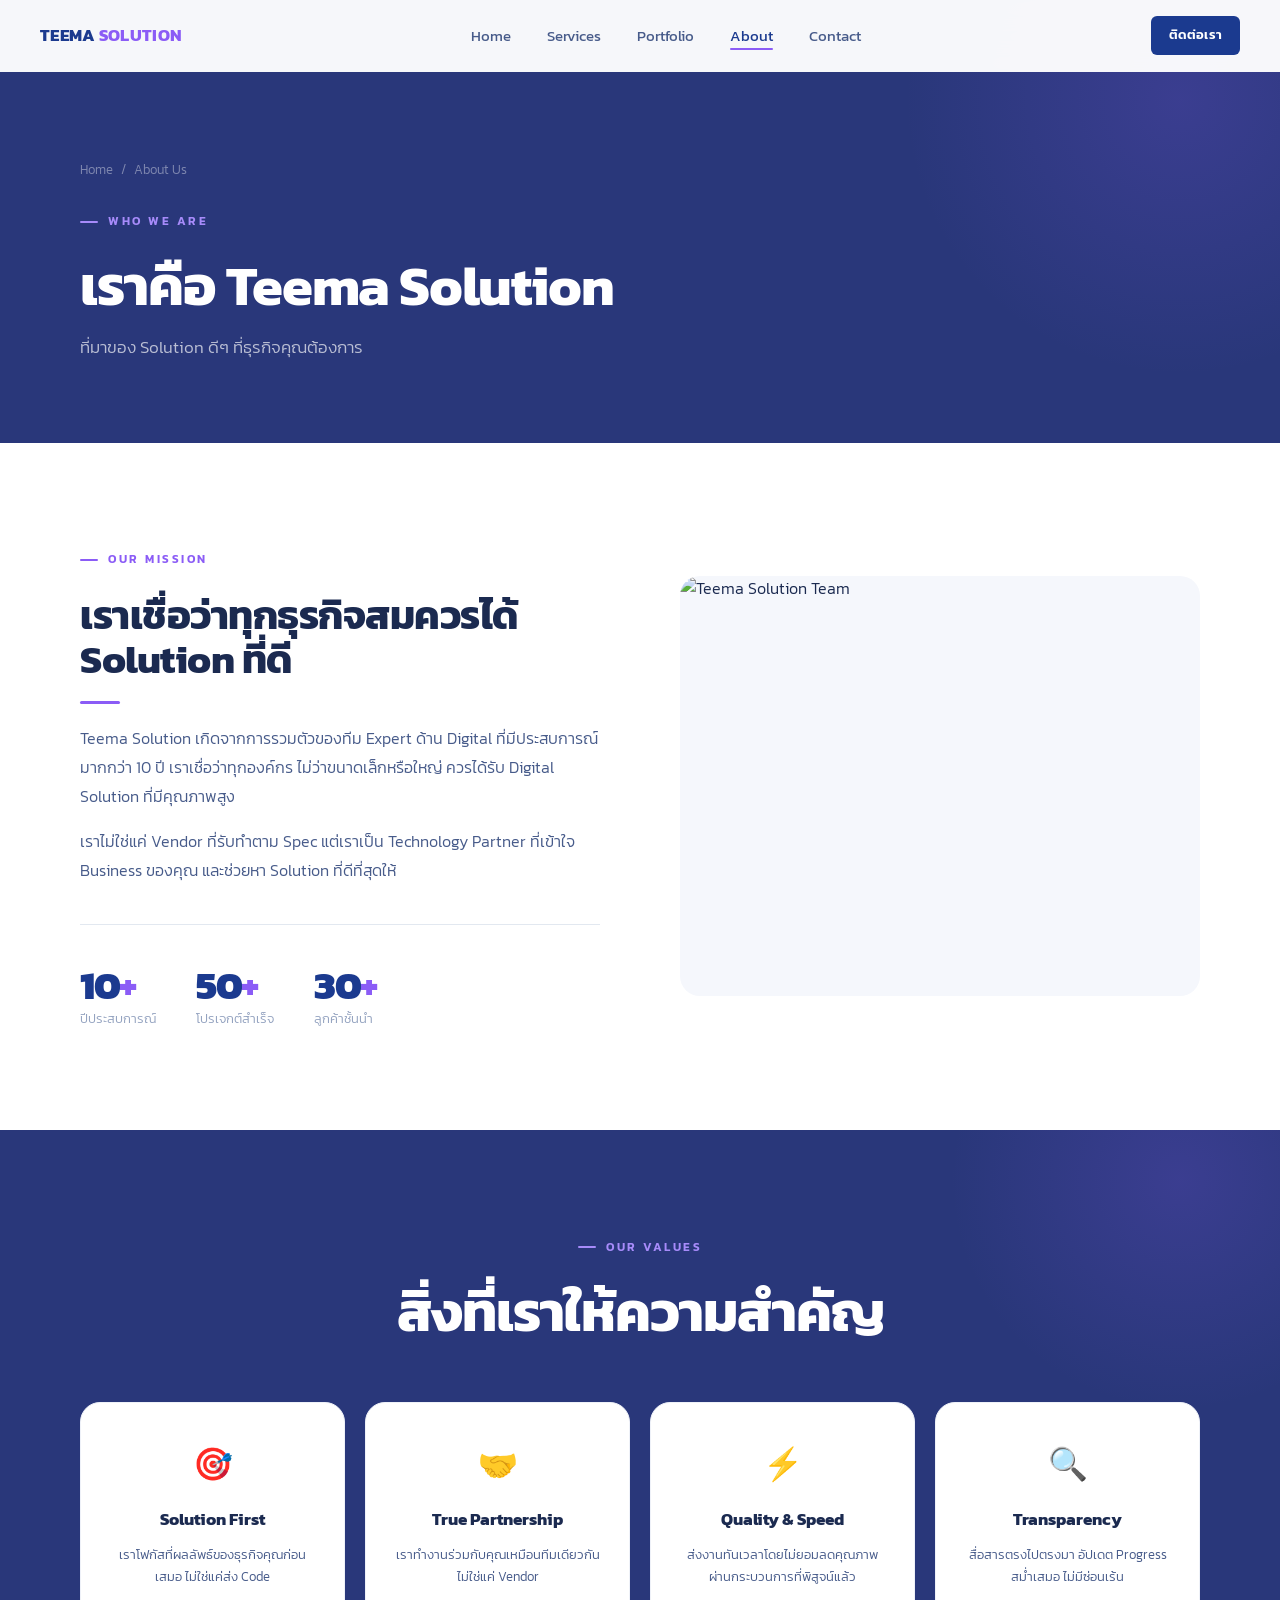
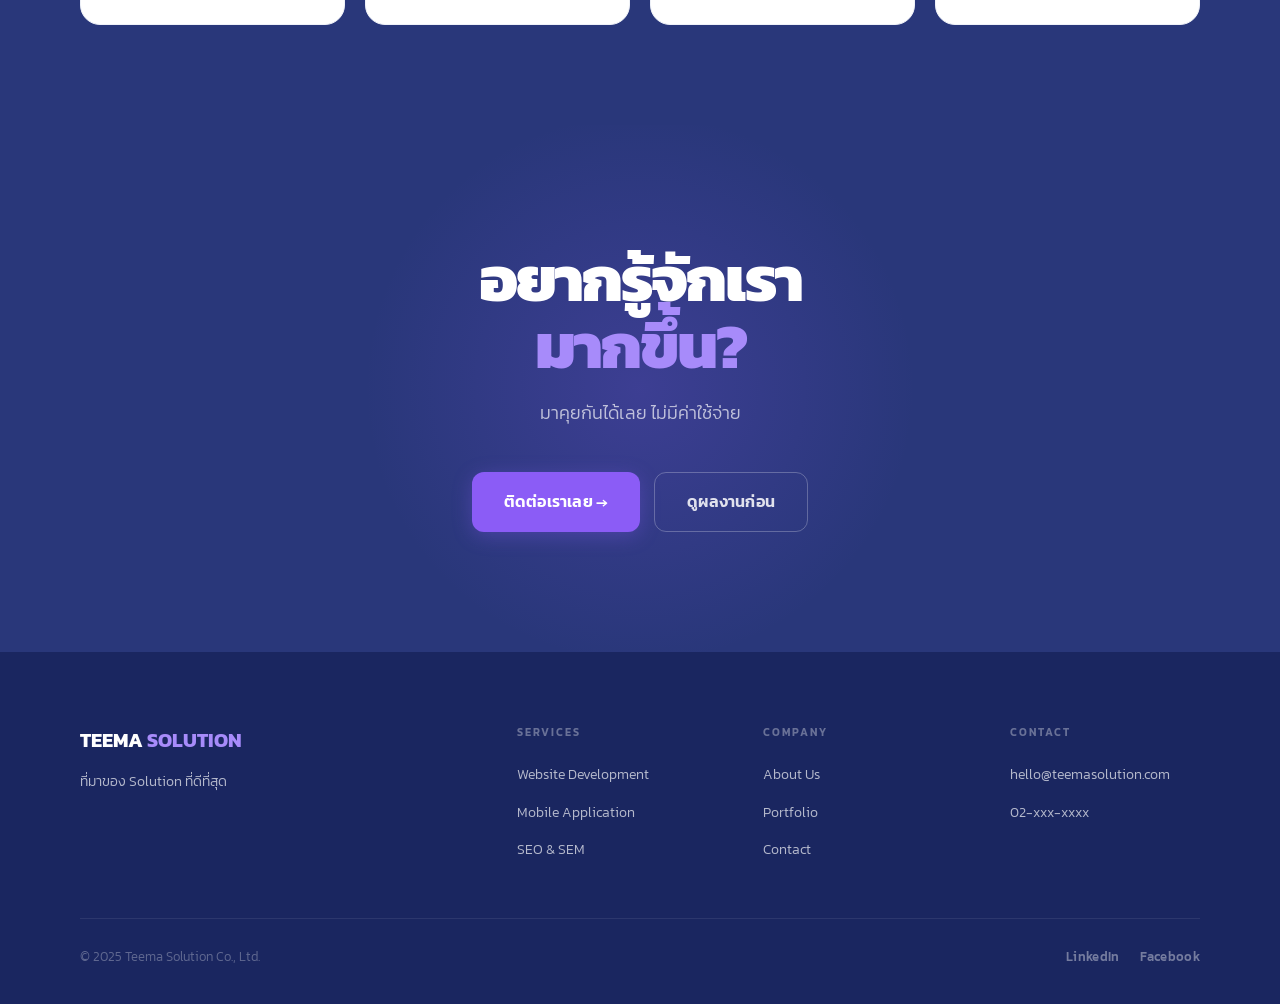
==== about.html @ 97c97727 "Add files via upload" ====
<!DOCTYPE html>
<html lang="th">
<head>
  <meta charset="UTF-8"/><meta name="viewport" content="width=device-width, initial-scale=1.0"/>
  <title>About — Teema Solution</title>
  <link rel="stylesheet" href="styles.css"/>
</head>
<body>
<nav class="nav" id="mainNav">
  <div class="nav__logo">
    <img src="assets/logo.png" alt="Teema Solution" class="nav__logo-img" onerror="this.style.display='none'"/>
    <span class="nav__logo-text">TEEMA <span>SOLUTION</span></span>
  </div>
  <ul class="nav__links">
    <li><a href="index.html">Home</a></li><li><a href="services.html">Services</a></li>
    <li><a href="portfolio.html">Portfolio</a></li><li><a href="about.html" class="active">About</a></li>
    <li><a href="contact.html">Contact</a></li>
  </ul>
  <div class="nav__cta"><a href="contact.html" class="btn btn--primary btn--sm">ติดต่อเรา</a></div>
  <div class="nav__hamburger" id="hamburger"><span></span><span></span><span></span></div>
</nav>

<section class="page-hero">
  <div class="page-hero__glow"></div>
  <div class="container page-hero__content">
    <div class="page-hero__breadcrumb"><a href="index.html">Home</a> / <span>About Us</span></div>
    <span class="section-label section-label--w">Who We Are</span>
    <h1 class="section-title section-title--w" style="margin-top:8px;">เราคือ Teema Solution</h1>
    <p class="section-sub section-sub--w">ที่มาของ Solution ดีๆ ที่ธุรกิจคุณต้องการ</p>
  </div>
</section>

<!-- Mission -->
<section style="background:var(--bg-white);padding:100px 0;">
  <div class="container">
    <div style="display:grid;grid-template-columns:1fr 1fr;gap:80px;align-items:center;">
      <div class="reveal">
        <span class="section-label">Our Mission</span>
        <h2 class="section-title section-title--sm" style="margin-top:8px;">เราเชื่อว่าทุกธุรกิจสมควรได้ Solution ที่ดี</h2>
        <div class="divider"></div>
        <p style="font-size:16px;font-weight:300;color:var(--text-body);line-height:1.8;margin-bottom:16px;">Teema Solution เกิดจากการรวมตัวของทีม Expert ด้าน Digital ที่มีประสบการณ์มากกว่า 10 ปี เราเชื่อว่าทุกองค์กร ไม่ว่าขนาดเล็กหรือใหญ่ ควรได้รับ Digital Solution ที่มีคุณภาพสูง</p>
        <p style="font-size:16px;font-weight:300;color:var(--text-body);line-height:1.8;">เราไม่ใช่แค่ Vendor ที่รับทำตาม Spec แต่เราเป็น Technology Partner ที่เข้าใจ Business ของคุณ และช่วยหา Solution ที่ดีที่สุดให้</p>
        <div style="display:flex;gap:40px;margin-top:40px;padding-top:40px;border-top:1px solid var(--border);">
          <div><div style="font-size:40px;font-weight:800;color:var(--navy);letter-spacing:-1.5px;line-height:1;">10<span style="color:var(--purple);">+</span></div><div style="font-size:13px;font-weight:300;color:var(--text-dim);margin-top:4px;">ปีประสบการณ์</div></div>
          <div><div style="font-size:40px;font-weight:800;color:var(--navy);letter-spacing:-1.5px;line-height:1;">50<span style="color:var(--purple);">+</span></div><div style="font-size:13px;font-weight:300;color:var(--text-dim);margin-top:4px;">โปรเจกต์สำเร็จ</div></div>
          <div><div style="font-size:40px;font-weight:800;color:var(--navy);letter-spacing:-1.5px;line-height:1;">30<span style="color:var(--purple);">+</span></div><div style="font-size:13px;font-weight:300;color:var(--text-dim);margin-top:4px;">ลูกค้าชั้นนำ</div></div>
        </div>
      </div>
      <div class="reveal reveal-delay-2" style="background:var(--bg-off);border-radius:var(--radius-lg);height:420px;overflow:hidden;">
        <img src="assets/about/team.jpg" alt="Teema Solution Team" style="width:100%;height:100%;object-fit:cover;"/>
      </div>
    </div>
  </div>
</section>

<!-- Values Navy -->
<section class="section-navy" style="padding:100px 0;">
  <div class="section-navy__glow"></div>
  <div class="container" style="position:relative;z-index:2;">
    <div class="text-center reveal" style="margin-bottom:56px;">
      <span class="section-label section-label--w">Our Values</span>
      <h2 class="section-title section-title--w" style="margin-top:8px;">สิ่งที่เราให้ความสำคัญ</h2>
    </div>
    <div class="values__grid">
      <div class="value-card reveal"><span class="value-card__icon">🎯</span><h3 class="value-card__title">Solution First</h3><p class="value-card__desc">เราโฟกัสที่ผลลัพธ์ของธุรกิจคุณก่อนเสมอ ไม่ใช่แค่ส่ง Code</p></div>
      <div class="value-card reveal reveal-delay-1"><span class="value-card__icon">🤝</span><h3 class="value-card__title">True Partnership</h3><p class="value-card__desc">เราทำงานร่วมกับคุณเหมือนทีมเดียวกัน ไม่ใช่แค่ Vendor</p></div>
      <div class="value-card reveal reveal-delay-2"><span class="value-card__icon">⚡</span><h3 class="value-card__title">Quality & Speed</h3><p class="value-card__desc">ส่งงานทันเวลาโดยไม่ยอมลดคุณภาพ ผ่านกระบวนการที่พิสูจน์แล้ว</p></div>
      <div class="value-card reveal reveal-delay-3"><span class="value-card__icon">🔍</span><h3 class="value-card__title">Transparency</h3><p class="value-card__desc">สื่อสารตรงไปตรงมา อัปเดต Progress สม่ำเสมอ ไม่มีซ่อนเร้น</p></div>
    </div>
  </div>
</section>

<section class="cta-banner">
  <div class="cta-banner__orb"></div>
  <div class="container" style="position:relative;z-index:2;">
    <h2 class="cta-banner__title">อยากรู้จักเรา<br/><span>มากขึ้น?</span></h2>
    <p class="cta-banner__sub">มาคุยกันได้เลย ไม่มีค่าใช้จ่าย</p>
    <div class="cta-banner__actions">
      <a href="contact.html" class="btn btn--purple btn--lg">ติดต่อเราเลย →</a>
      <a href="portfolio.html" class="btn btn--outline-w btn--lg">ดูผลงานก่อน</a>
    </div>
  </div>
</section>

<footer class="footer">
  <div class="container">
    <div class="footer__grid">
      <div><div class="footer__brand-name">TEEMA <span>SOLUTION</span></div><p class="footer__brand-desc">ที่มาของ Solution ที่ดีที่สุด</p></div>
      <div><p class="footer__col-title">Services</p><ul class="footer__links"><li><a href="services.html">Website Development</a></li><li><a href="services.html">Mobile Application</a></li><li><a href="services.html">SEO & SEM</a></li></ul></div>
      <div><p class="footer__col-title">Company</p><ul class="footer__links"><li><a href="about.html">About Us</a></li><li><a href="portfolio.html">Portfolio</a></li><li><a href="contact.html">Contact</a></li></ul></div>
      <div><p class="footer__col-title">Contact</p><ul class="footer__links"><li><a href="mailto:hello@teemasolution.com">hello@teemasolution.com</a></li><li><a href="#">02-xxx-xxxx</a></li></ul></div>
    </div>
    <div class="footer__bottom"><p class="footer__copy">© 2025 Teema Solution Co., Ltd.</p><div class="footer__socials"><a href="#" class="footer__social">LinkedIn</a><a href="#" class="footer__social">Facebook</a></div></div>
  </div>
</footer>
<script>
  const nav=document.getElementById('mainNav');
  window.addEventListener('scroll',()=>nav.classList.toggle('scrolled',window.scrollY>40));
  document.getElementById('hamburger').addEventListener('click',()=>{const l=document.querySelector('.nav__links');l.style.display=l.style.display==='flex'?'none':'flex';});
  const obs=new IntersectionObserver(e=>e.forEach(i=>{if(i.isIntersecting)i.target.classList.add('visible');}),{threshold:0.1});
  document.querySelectorAll('.reveal').forEach(el=>obs.observe(el));
</script>
</body>
</html>
---- styles.css ----
/* ============================================
   TEEMA SOLUTION — v3 Final
   CI: Navy #1B3A8F · Purple Accent #8B5CF6
   BG: White ↔ Navy #29377A sections
   Font: Kanit (Thai + Latin)
   ============================================ */

@import url('https://fonts.googleapis.com/css2?family=Kanit:wght@300;400;500;600;700;800&family=DM+Mono:wght@400;500&display=swap');

:root {
  /* Brand Colors */
  --navy:          #1B3A8F;
  --navy-dark:     #29377A;
  --navy-deeper:   #1A2660;
  --purple:        #8B5CF6;
  --purple-lt:     #A78BFA;
  --purple-dim:    #F5F3FF;
  --purple-mid:    #EDE9FE;

  /* Backgrounds */
  --bg-white:      #FFFFFF;
  --bg-off:        #F5F7FC;
  --bg-card:       #FFFFFF;

  /* Text on White */
  --text-h:        #1B2A50;
  --text-body:     #475B8A;
  --text-dim:      #94A3C0;

  /* Text on Navy */
  --text-w:        #FFFFFF;
  --text-w-body:   rgba(255,255,255,0.68);
  --text-w-dim:    rgba(255,255,255,0.38);

  /* Borders */
  --border:        #E2E8F0;
  --border-card:   #EEF1F8;

  /* Fonts */
  --font:          'Kanit', sans-serif;
  --font-mono:     'DM Mono', monospace;

  /* Misc */
  --radius-sm:     6px;
  --radius-md:     12px;
  --radius-lg:     20px;
  --radius-xl:     32px;
  --ease:          cubic-bezier(0.22, 1, 0.36, 1);
  --dur:           0.35s;
  --shadow-card:   0 2px 20px rgba(27,58,143,0.08);
  --shadow-btn:    0 4px 20px rgba(139,92,246,0.30);
}

/* ── Reset ── */
*, *::before, *::after { box-sizing: border-box; margin: 0; padding: 0; }
html { scroll-behavior: smooth; font-size: 16px; }
body {
  font-family: var(--font);
  font-weight: 300;
  background: var(--bg-white);
  color: var(--text-h);
  line-height: 1.6;
  -webkit-font-smoothing: antialiased;
  overflow-x: hidden;
}
img { max-width: 100%; display: block; }
a { text-decoration: none; color: inherit; }
ul { list-style: none; }

/* ============================================
   CONTAINER
   ============================================ */
.container {
  max-width: 1200px;
  margin: 0 auto;
  padding: 0 40px;
}

/* ============================================
   NAVIGATION
   ============================================ */
.nav {
  position: fixed;
  top: 0; left: 0; right: 0; z-index: 100;
  height: 72px;
  display: flex;
  align-items: center;
  justify-content: space-between;
  padding: 0 40px;
  background: rgba(255,255,255,0.96);
  backdrop-filter: blur(16px);
  -webkit-backdrop-filter: blur(16px);
  border-bottom: 1px solid transparent;
  transition: border-color var(--dur), box-shadow var(--dur);
}
.nav.scrolled {
  border-color: var(--border);
  box-shadow: 0 2px 24px rgba(27,58,143,0.06);
}
.nav__logo {
  display: flex;
  align-items: center;
  gap: 10px;
}
.nav__logo-img { height: 32px; width: auto; }
.nav__logo-text {
  font-size: 17px;
  font-weight: 700;
  color: var(--navy);
  letter-spacing: 0.3px;
}
.nav__logo-text span { color: var(--purple); }

.nav__links {
  display: flex;
  align-items: center;
  gap: 36px;
}
.nav__links a {
  font-size: 15px;
  font-weight: 400;
  color: var(--text-body);
  transition: color var(--dur);
  position: relative;
}
.nav__links a::after {
  content: '';
  position: absolute;
  bottom: -3px; left: 0;
  width: 0; height: 2px;
  background: var(--purple);
  border-radius: 2px;
  transition: width var(--dur) var(--ease);
}
.nav__links a:hover,
.nav__links a.active { color: var(--navy); }
.nav__links a:hover::after,
.nav__links a.active::after { width: 100%; }

.nav__cta { display: flex; gap: 10px; align-items: center; }
.nav__hamburger {
  display: none;
  flex-direction: column;
  gap: 5px;
  cursor: pointer;
  padding: 4px;
}
.nav__hamburger span {
  display: block; width: 22px; height: 2px;
  background: var(--navy); border-radius: 2px;
}

/* ============================================
   BUTTONS
   ============================================ */
.btn {
  display: inline-flex;
  align-items: center;
  gap: 8px;
  padding: 12px 24px;
  border-radius: var(--radius-sm);
  font-family: var(--font);
  font-size: 15px;
  font-weight: 600;
  cursor: pointer;
  border: none;
  transition: all var(--dur) var(--ease);
  white-space: nowrap;
  letter-spacing: 0.2px;
}
.btn--primary {
  background: var(--navy);
  color: #fff;
}
.btn--primary:hover {
  background: var(--navy-deeper);
  transform: translateY(-2px);
  box-shadow: 0 6px 20px rgba(27,58,143,0.25);
}
.btn--purple {
  background: var(--purple);
  color: #fff;
  box-shadow: var(--shadow-btn);
}
.btn--purple:hover {
  background: #7C3AED;
  transform: translateY(-2px);
  box-shadow: 0 8px 28px rgba(139,92,246,0.40);
}
.btn--outline {
  background: transparent;
  color: var(--navy);
  border: 1.5px solid var(--border);
}
.btn--outline:hover {
  border-color: var(--navy);
  background: var(--bg-off);
}
.btn--outline-w {
  background: transparent;
  color: rgba(255,255,255,0.85);
  border: 1.5px solid rgba(255,255,255,0.25);
}
.btn--outline-w:hover {
  background: rgba(255,255,255,0.1);
  border-color: rgba(255,255,255,0.5);
}
.btn--white {
  background: #fff;
  color: var(--navy);
}
.btn--white:hover {
  background: var(--bg-off);
  transform: translateY(-2px);
}
.btn--lg { padding: 16px 32px; font-size: 16px; border-radius: var(--radius-md); }
.btn--sm { padding: 9px 18px; font-size: 13px; }

/* ============================================
   SECTION BASE
   ============================================ */
section { padding: 100px 0; }

.section-label {
  display: inline-flex;
  align-items: center;
  gap: 10px;
  font-size: 12px;
  font-weight: 600;
  letter-spacing: 2.5px;
  text-transform: uppercase;
  color: var(--purple);
  margin-bottom: 16px;
}
.section-label::before {
  content: '';
  width: 18px; height: 2px;
  background: var(--purple);
  border-radius: 2px;
}
.section-label--w { color: var(--purple-lt); }
.section-label--w::before { background: var(--purple-lt); }

.section-title {
  font-size: clamp(32px, 5vw, 56px);
  font-weight: 700;
  line-height: 1.1;
  letter-spacing: -1px;
  color: var(--text-h);
}
.section-title--w { color: #fff; }
.section-title--sm {
  font-size: clamp(26px, 3.5vw, 40px);
  letter-spacing: -0.5px;
}

.section-sub {
  font-size: 17px;
  font-weight: 300;
  color: var(--text-body);
  line-height: 1.75;
  max-width: 520px;
  margin-top: 16px;
}
.section-sub--w { color: var(--text-w-body); }

.divider {
  width: 40px; height: 3px;
  background: var(--purple);
  border-radius: 2px;
  margin: 20px 0;
}

/* ============================================
   HERO — White BG, large type
   ============================================ */
.hero {
  min-height: 100vh;
  display: flex;
  align-items: center;
  background: var(--bg-white);
  padding-top: 72px;
  position: relative;
  overflow: hidden;
}

/* Subtle grid */
.hero__grid {
  position: absolute;
  inset: 0;
  background-image:
    linear-gradient(rgba(27,58,143,0.04) 1px, transparent 1px),
    linear-gradient(90deg, rgba(27,58,143,0.04) 1px, transparent 1px);
  background-size: 64px 64px;
  pointer-events: none;
}

/* Purple glow top-right */
.hero__glow {
  position: absolute;
  top: -160px; right: -160px;
  width: 600px; height: 600px;
  background: radial-gradient(circle, rgba(139,92,246,0.10) 0%, transparent 65%);
  border-radius: 50%;
  pointer-events: none;
}
.hero__glow--2 {
  top: auto; right: auto;
  bottom: -120px; left: -80px;
  width: 400px; height: 400px;
  background: radial-gradient(circle, rgba(27,58,143,0.07) 0%, transparent 65%);
}

.hero__inner {
  position: relative;
  z-index: 2;
  display: grid;
  grid-template-columns: 1fr 420px;
  gap: 60px;
  align-items: center;
  width: 100%;
  max-width: 1200px;
  margin: 0 auto;
  padding: 80px 40px;
}

.hero__tag {
  display: inline-flex;
  align-items: center;
  gap: 8px;
  font-size: 12px;
  font-weight: 600;
  letter-spacing: 2px;
  text-transform: uppercase;
  color: var(--purple);
  background: var(--purple-dim);
  padding: 6px 14px;
  border-radius: 100px;
  margin-bottom: 24px;
}
.hero__tag-dot {
  width: 6px; height: 6px;
  background: var(--purple);
  border-radius: 50%;
  animation: pulse 2s ease-in-out infinite;
}
@keyframes pulse {
  0%,100% { transform: scale(1); opacity:1; }
  50%      { transform: scale(1.4); opacity:0.6; }
}

.hero__title {
  font-size: clamp(44px, 7vw, 80px);
  font-weight: 800;
  line-height: 1.0;
  letter-spacing: -2px;
  color: var(--text-h);
  margin-bottom: 24px;
}
.hero__title span { color: var(--purple); }

.hero__desc {
  font-size: 18px;
  font-weight: 300;
  color: var(--text-body);
  line-height: 1.75;
  max-width: 460px;
  margin-bottom: 40px;
}
.hero__desc strong { font-weight: 600; color: var(--navy); }

.hero__actions { display: flex; gap: 12px; flex-wrap: wrap; }

.hero__stats {
  display: flex;
  gap: 40px;
  margin-top: 56px;
  padding-top: 40px;
  border-top: 1px solid var(--border);
}
.hero__stat-num {
  font-size: 40px;
  font-weight: 800;
  color: var(--navy);
  letter-spacing: -1.5px;
  line-height: 1;
}
.hero__stat-num span { color: var(--purple); }
.hero__stat-label {
  font-size: 13px;
  font-weight: 300;
  color: var(--text-dim);
  margin-top: 4px;
}

/* Hero Visual Card */
.hero__card {
  background: var(--bg-white);
  border: 1px solid var(--border-card);
  border-radius: var(--radius-lg);
  padding: 28px;
  box-shadow: var(--shadow-card);
  position: relative;
}
.hero__card-label {
  font-size: 11px;
  font-weight: 600;
  letter-spacing: 2px;
  text-transform: uppercase;
  color: var(--text-dim);
  margin-bottom: 16px;
}
.hero__card-list { display: flex; flex-direction: column; gap: 12px; }
.hero__card-item {
  display: flex;
  align-items: center;
  gap: 12px;
  font-size: 14px;
  font-weight: 400;
  color: var(--text-h);
}
.hero__card-dot {
  width: 8px; height: 8px;
  border-radius: 50%;
  background: var(--navy);
  flex-shrink: 0;
}
.hero__card-dot--purple { background: var(--purple); }
.hero__card-dot--green  { background: #10B981; }

/* Floating mini-cards */
.hero__float {
  position: absolute;
  background: #fff;
  border: 1px solid var(--border-card);
  border-radius: var(--radius-md);
  padding: 14px 18px;
  box-shadow: 0 8px 32px rgba(27,58,143,0.12);
}
.hero__float--1 { top: -18px; right: -18px; min-width: 160px; }
.hero__float--2 { bottom: -18px; left: -18px; min-width: 180px; }
.hero__float-num {
  font-size: 24px;
  font-weight: 800;
  color: var(--purple);
  letter-spacing: -0.5px;
  line-height: 1;
}
.hero__float-label {
  font-size: 11px;
  font-weight: 300;
  color: var(--text-dim);
  margin-top: 2px;
}
.hero__float-badge {
  font-size: 10px;
  font-weight: 600;
  letter-spacing: 1px;
  text-transform: uppercase;
  color: var(--purple);
  margin-bottom: 6px;
}

/* ============================================
   MARQUEE
   ============================================ */
.marquee {
  border-top: 1px solid var(--border);
  border-bottom: 1px solid var(--border);
  background: var(--bg-off);
  padding: 18px 0;
  overflow: hidden;
}
.marquee__track {
  display: flex;
  gap: 0;
  animation: marquee 24s linear infinite;
  width: max-content;
}
.marquee__item {
  display: flex;
  align-items: center;
  gap: 40px;
  padding: 0 20px;
  white-space: nowrap;
  font-size: 13px;
  font-weight: 500;
  letter-spacing: 1.5px;
  text-transform: uppercase;
  color: var(--text-dim);
}
.marquee__dot {
  width: 4px; height: 4px;
  border-radius: 50%;
  background: var(--purple);
  flex-shrink: 0;
}
@keyframes marquee {
  from { transform: translateX(0); }
  to   { transform: translateX(-50%); }
}

/* ============================================
   CLIENTS
   ============================================ */
.clients { padding: 64px 0; background: var(--bg-white); }
.clients__label {
  text-align: center;
  font-size: 11px;
  font-weight: 600;
  letter-spacing: 2.5px;
  text-transform: uppercase;
  color: var(--text-dim);
  margin-bottom: 40px;
}
.clients__logos {
  display: flex;
  align-items: center;
  justify-content: center;
  flex-wrap: wrap;
  gap: 48px;
}
.clients__logo {
  height: 28px;
  width: auto;
  opacity: 0.35;
  filter: grayscale(100%);
  transition: all var(--dur);
}
.clients__logo:hover { opacity: 0.7; filter: grayscale(0%); }

/* ============================================
   SERVICES — White BG
   ============================================ */
.services { background: var(--bg-off); }
.services__header {
  display: flex;
  justify-content: space-between;
  align-items: flex-end;
  margin-bottom: 56px;
}
.services__list { display: flex; flex-direction: column; gap: 0; }
.service-row {
  display: grid;
  grid-template-columns: 56px 1fr auto;
  align-items: center;
  gap: 32px;
  padding: 28px 24px;
  border-radius: var(--radius-md);
  transition: background var(--dur), transform var(--dur) var(--ease);
  cursor: default;
}
.service-row:not(:last-child) {
  border-bottom: 1px solid var(--border);
}
.service-row:hover {
  background: var(--bg-white);
  transform: translateX(6px);
  box-shadow: var(--shadow-card);
  border-bottom-color: transparent;
}
.service-row__num {
  font-family: var(--font-mono);
  font-size: 13px;
  color: var(--text-dim);
  font-weight: 400;
}
.service-row__title {
  font-size: clamp(18px, 2.5vw, 26px);
  font-weight: 600;
  color: var(--text-h);
  letter-spacing: -0.3px;
  transition: color var(--dur);
}
.service-row:hover .service-row__title { color: var(--purple); }
.service-row__tags {
  display: flex;
  gap: 8px;
  flex-wrap: wrap;
  justify-content: flex-end;
}
.tag {
  font-family: var(--font-mono);
  font-size: 11px;
  padding: 4px 10px;
  border-radius: 100px;
  background: var(--bg-off);
  color: var(--text-body);
  border: 1px solid var(--border);
  transition: all var(--dur);
}
.service-row:hover .tag {
  background: var(--purple-dim);
  border-color: rgba(139,92,246,0.2);
  color: var(--purple);
}

/* ============================================
   PORTFOLIO — White BG
   ============================================ */
.portfolio { background: var(--bg-white); }
.portfolio__filter {
  display: flex;
  gap: 8px;
  flex-wrap: wrap;
  margin-top: 40px;
  margin-bottom: 40px;
}
.filter-btn {
  padding: 8px 18px;
  border-radius: 100px;
  font-size: 13px;
  font-weight: 500;
  font-family: var(--font);
  cursor: pointer;
  border: 1.5px solid var(--border);
  background: transparent;
  color: var(--text-body);
  transition: all var(--dur);
}
.filter-btn.active,
.filter-btn:hover {
  background: var(--navy);
  color: #fff;
  border-color: var(--navy);
}

.portfolio__grid {
  display: grid;
  grid-template-columns: repeat(3, 1fr);
  gap: 20px;
}
.portfolio-card {
  border-radius: var(--radius-lg);
  overflow: hidden;
  background: var(--bg-off);
  position: relative;
  aspect-ratio: 4/3;
  cursor: pointer;
}
.portfolio-card--wide { grid-column: span 2; aspect-ratio: 16/9; }
.portfolio-card img {
  width: 100%; height: 100%;
  object-fit: cover;
  transition: transform 0.6s var(--ease);
  filter: brightness(0.88);
}
.portfolio-card:hover img { transform: scale(1.04); filter: brightness(0.65); }
.portfolio-card__overlay {
  position: absolute;
  inset: 0;
  background: linear-gradient(to top, rgba(27,38,96,0.95) 0%, transparent 55%);
  padding: 28px;
  display: flex;
  flex-direction: column;
  justify-content: flex-end;
  opacity: 0;
  transition: opacity var(--dur);
}
.portfolio-card:hover .portfolio-card__overlay { opacity: 1; }
.portfolio-card__client {
  font-size: 11px;
  font-weight: 600;
  letter-spacing: 2px;
  text-transform: uppercase;
  color: var(--purple-lt);
  margin-bottom: 6px;
}
.portfolio-card__title {
  font-size: clamp(16px, 2vw, 22px);
  font-weight: 700;
  color: #fff;
  letter-spacing: -0.3px;
  line-height: 1.25;
  margin-bottom: 10px;
}
.portfolio-card__type {
  font-size: 11px;
  color: rgba(255,255,255,0.6);
  background: rgba(255,255,255,0.1);
  display: inline-block;
  padding: 4px 12px;
  border-radius: 100px;
}
.portfolio-card__arrow {
  position: absolute;
  top: 20px; right: 20px;
  width: 40px; height: 40px;
  background: #fff;
  border-radius: 50%;
  display: flex; align-items: center; justify-content: center;
  font-size: 16px; color: var(--navy);
  transform: scale(0) rotate(-45deg);
  transition: transform 0.4s var(--ease);
}
.portfolio-card:hover .portfolio-card__arrow { transform: scale(1) rotate(0deg); }

/* ============================================
   NAVY SECTION — CTA / Stats
   ============================================ */
.section-navy {
  background: var(--navy-dark);
  position: relative;
  overflow: hidden;
}
.section-navy__glow {
  position: absolute;
  top: -200px; right: -150px;
  width: 500px; height: 500px;
  background: radial-gradient(circle, rgba(139,92,246,0.18) 0%, transparent 65%);
  border-radius: 50%;
  pointer-events: none;
}
.section-navy__glow--2 {
  top: auto; right: auto;
  bottom: -150px; left: -100px;
  width: 400px; height: 400px;
  background: radial-gradient(circle, rgba(27,58,143,0.3) 0%, transparent 65%);
}

/* Stats bar */
.stats-grid {
  display: grid;
  grid-template-columns: repeat(4, 1fr);
  gap: 1px;
  background: rgba(255,255,255,0.08);
  border-radius: var(--radius-lg);
  overflow: hidden;
}
.stat-cell {
  background: rgba(255,255,255,0.04);
  padding: 40px 32px;
  transition: background var(--dur);
}
.stat-cell:hover { background: rgba(255,255,255,0.08); }
.stat-cell__num {
  font-size: 48px;
  font-weight: 800;
  color: #fff;
  letter-spacing: -2px;
  line-height: 1;
  margin-bottom: 8px;
}
.stat-cell__num span { color: var(--purple-lt); }
.stat-cell__label {
  font-size: 14px;
  font-weight: 300;
  color: var(--text-w-body);
}

/* ============================================
   CTA BANNER — Navy BG
   ============================================ */
.cta-banner {
  background: var(--navy-dark);
  padding: 120px 0;
  text-align: center;
  position: relative;
  overflow: hidden;
}
.cta-banner__orb {
  position: absolute;
  top: 50%; left: 50%;
  transform: translate(-50%, -50%);
  width: 600px; height: 600px;
  background: radial-gradient(circle, rgba(139,92,246,0.20) 0%, transparent 65%);
  border-radius: 50%;
  pointer-events: none;
}
.cta-banner__title {
  font-size: clamp(36px, 5vw, 64px);
  font-weight: 800;
  color: #fff;
  letter-spacing: -2px;
  line-height: 1.05;
  margin-bottom: 20px;
  position: relative;
}
.cta-banner__title span { color: var(--purple-lt); }
.cta-banner__sub {
  font-size: 18px;
  font-weight: 300;
  color: var(--text-w-body);
  margin-bottom: 44px;
  position: relative;
}
.cta-banner__actions {
  display: flex;
  justify-content: center;
  gap: 14px;
  position: relative;
}

/* ============================================
   FOOTER
   ============================================ */
.footer {
  background: var(--navy-deeper);
  padding: 72px 0 36px;
  color: #fff;
}
.footer__grid {
  display: grid;
  grid-template-columns: 2fr 1fr 1fr 1fr;
  gap: 56px;
  padding-bottom: 56px;
  border-bottom: 1px solid rgba(255,255,255,0.08);
}
.footer__brand-name {
  font-size: 20px;
  font-weight: 700;
  color: #fff;
  margin-bottom: 14px;
}
.footer__brand-name span { color: var(--purple-lt); }
.footer__brand-desc {
  font-size: 14px;
  font-weight: 300;
  color: var(--text-w-body);
  line-height: 1.75;
  max-width: 260px;
}
.footer__col-title {
  font-size: 11px;
  font-weight: 600;
  letter-spacing: 2px;
  text-transform: uppercase;
  color: rgba(255,255,255,0.35);
  margin-bottom: 20px;
}
.footer__links { display: flex; flex-direction: column; gap: 12px; }
.footer__links a {
  font-size: 14px;
  font-weight: 300;
  color: var(--text-w-body);
  transition: color var(--dur);
}
.footer__links a:hover { color: #fff; }
.footer__bottom {
  display: flex;
  justify-content: space-between;
  align-items: center;
  padding-top: 28px;
}
.footer__copy { font-size: 13px; font-weight: 300; color: rgba(255,255,255,0.3); }
.footer__socials { display: flex; gap: 20px; }
.footer__social {
  font-size: 13px;
  font-weight: 500;
  color: rgba(255,255,255,0.4);
  transition: color var(--dur);
  letter-spacing: 0.3px;
}
.footer__social:hover { color: var(--purple-lt); }

/* ============================================
   PAGE HERO (inner pages)
   ============================================ */
.page-hero {
  background: var(--navy-dark);
  padding: 160px 0 80px;
  position: relative;
  overflow: hidden;
}
.page-hero__glow {
  position: absolute;
  top: -200px; right: -200px;
  width: 600px; height: 600px;
  background: radial-gradient(circle, rgba(139,92,246,0.18) 0%, transparent 65%);
  border-radius: 50%;
  pointer-events: none;
}
.page-hero__content { position: relative; z-index: 2; }
.page-hero__breadcrumb {
  display: flex;
  align-items: center;
  gap: 8px;
  font-size: 13px;
  font-weight: 300;
  color: rgba(255,255,255,0.4);
  margin-bottom: 24px;
}
.page-hero__breadcrumb a { color: rgba(255,255,255,0.4); transition: color var(--dur); }
.page-hero__breadcrumb a:hover { color: #fff; }

/* ============================================
   CARDS (Service detail, Value)
   ============================================ */
.service-card {
  background: var(--bg-white);
  border: 1px solid var(--border-card);
  border-radius: var(--radius-lg);
  padding: 36px 32px;
  transition: all var(--dur) var(--ease);
  position: relative;
  overflow: hidden;
}
.service-card::before {
  content: '';
  position: absolute;
  top: 0; left: 0; right: 0;
  height: 3px;
  background: var(--purple);
  transform: scaleX(0);
  transform-origin: left;
  transition: transform var(--dur) var(--ease);
}
.service-card:hover {
  transform: translateY(-4px);
  box-shadow: 0 12px 40px rgba(27,58,143,0.10);
}
.service-card:hover::before { transform: scaleX(1); }
.service-card__icon {
  width: 48px; height: 48px;
  border-radius: var(--radius-md);
  background: var(--purple-dim);
  display: flex; align-items: center; justify-content: center;
  font-size: 22px;
  margin-bottom: 20px;
}
.service-card__title {
  font-size: 19px;
  font-weight: 700;
  color: var(--text-h);
  margin-bottom: 10px;
  letter-spacing: -0.3px;
}
.service-card__desc {
  font-size: 14px;
  font-weight: 300;
  color: var(--text-body);
  line-height: 1.7;
  margin-bottom: 20px;
}

/* ============================================
   VALUES GRID
   ============================================ */
.values__grid {
  display: grid;
  grid-template-columns: repeat(4, 1fr);
  gap: 20px;
  margin-top: 60px;
}
.value-card {
  background: var(--bg-white);
  border: 1px solid var(--border-card);
  border-radius: var(--radius-lg);
  padding: 36px 28px;
  text-align: center;
  transition: all var(--dur) var(--ease);
}
.value-card:hover {
  transform: translateY(-4px);
  box-shadow: var(--shadow-card);
  border-color: rgba(139,92,246,0.2);
}
.value-card__icon { font-size: 32px; margin-bottom: 16px; display: block; }
.value-card__title { font-size: 17px; font-weight: 700; color: var(--text-h); margin-bottom: 10px; }
.value-card__desc { font-size: 13px; font-weight: 300; color: var(--text-body); line-height: 1.7; }

/* ============================================
   FORM
   ============================================ */
.form { display: flex; flex-direction: column; gap: 18px; }
.form__row { display: grid; grid-template-columns: 1fr 1fr; gap: 18px; }
.form__group { display: flex; flex-direction: column; gap: 8px; }
.form__label { font-size: 13px; font-weight: 500; color: var(--text-body); }
.form__input,
.form__select,
.form__textarea {
  padding: 14px 16px;
  border: 1.5px solid var(--border);
  border-radius: var(--radius-md);
  font-family: var(--font);
  font-size: 15px;
  font-weight: 300;
  color: var(--text-h);
  background: var(--bg-white);
  transition: border-color var(--dur), box-shadow var(--dur);
  outline: none;
}
.form__input::placeholder,
.form__textarea::placeholder { color: var(--text-dim); }
.form__input:focus,
.form__select:focus,
.form__textarea:focus {
  border-color: var(--purple);
  box-shadow: 0 0 0 3px rgba(139,92,246,0.12);
}
.form__textarea { resize: vertical; min-height: 140px; }

/* ============================================
   CONTACT INFO
   ============================================ */
.contact__grid {
  display: grid;
  grid-template-columns: 1fr 1.5fr;
  gap: 80px;
  align-items: start;
}
.contact__info-item {
  display: flex;
  gap: 16px;
  margin-bottom: 28px;
}
.contact__info-icon {
  width: 44px; height: 44px;
  border-radius: var(--radius-md);
  background: var(--purple-dim);
  display: flex; align-items: center; justify-content: center;
  flex-shrink: 0;
  font-size: 18px;
}
.contact__info-title {
  font-size: 11px;
  font-weight: 600;
  letter-spacing: 1.5px;
  text-transform: uppercase;
  color: var(--text-dim);
  margin-bottom: 4px;
}
.contact__info-val {
  font-size: 16px;
  font-weight: 500;
  color: var(--text-h);
}

/* ============================================
   SCROLL REVEAL
   ============================================ */
.reveal {
  opacity: 0;
  transform: translateY(32px);
  transition: opacity 0.7s var(--ease), transform 0.7s var(--ease);
}
.reveal.visible { opacity: 1; transform: translateY(0); }
.reveal-delay-1 { transition-delay: 0.1s; }
.reveal-delay-2 { transition-delay: 0.2s; }
.reveal-delay-3 { transition-delay: 0.3s; }
.reveal-delay-4 { transition-delay: 0.4s; }

/* ============================================
   UTILITIES
   ============================================ */
.text-center { text-align: center; }
.mt-4  { margin-top: 16px; }
.mt-8  { margin-top: 32px; }
.mt-12 { margin-top: 48px; }
.mt-16 { margin-top: 64px; }
.mb-4  { margin-bottom: 16px; }

/* ── Badge / Tag ── */
.badge {
  display: inline-flex;
  align-items: center;
  gap: 6px;
  padding: 4px 12px;
  border-radius: 100px;
  font-size: 12px;
  font-weight: 600;
}
.badge--purple { background: var(--purple-dim); color: var(--purple); }
.badge--navy   { background: var(--bg-off); color: var(--navy); }
.badge--green  { background: #ECFDF5; color: #059669; }

/* ============================================
   RESPONSIVE
   ============================================ */
@media (max-width: 1024px) {
  .hero__inner { grid-template-columns: 1fr; }
  .hero__visual { display: none; }
  .services__header { flex-direction: column; align-items: flex-start; gap: 20px; }
  .portfolio__grid { grid-template-columns: repeat(2, 1fr); }
  .portfolio-card--wide { grid-column: span 2; }
  .stats-grid { grid-template-columns: repeat(2, 1fr); }
  .footer__grid { grid-template-columns: 1fr 1fr; gap: 40px; }
  .values__grid { grid-template-columns: repeat(2, 1fr); }
}
@media (max-width: 768px) {
  section { padding: 72px 0; }
  .container { padding: 0 20px; }
  .nav { padding: 0 20px; height: 64px; }
  .nav__links, .nav__cta { display: none; }
  .nav__hamburger { display: flex; }
  .hero__inner { padding: 60px 20px; }
  .hero__title { font-size: 40px; letter-spacing: -1px; }
  .hero__stats { gap: 24px; }
  .service-row { grid-template-columns: 44px 1fr; }
  .service-row__tags { display: none; }
  .portfolio__grid { grid-template-columns: 1fr; }
  .portfolio-card--wide { grid-column: span 1; aspect-ratio: 4/3; }
  .stats-grid { grid-template-columns: repeat(2, 1fr); }
  .contact__grid { grid-template-columns: 1fr; gap: 48px; }
  .form__row { grid-template-columns: 1fr; }
  .footer__grid { grid-template-columns: 1fr; gap: 32px; }
  .footer__bottom { flex-direction: column; gap: 12px; }
  .cta-banner__actions { flex-direction: column; align-items: center; }
  .values__grid { grid-template-columns: 1fr 1fr; }
}
@media (max-width: 480px) {
  .hero__title { font-size: 34px; }
  .values__grid { grid-template-columns: 1fr; }
  .stats-grid { grid-template-columns: 1fr 1fr; }
}
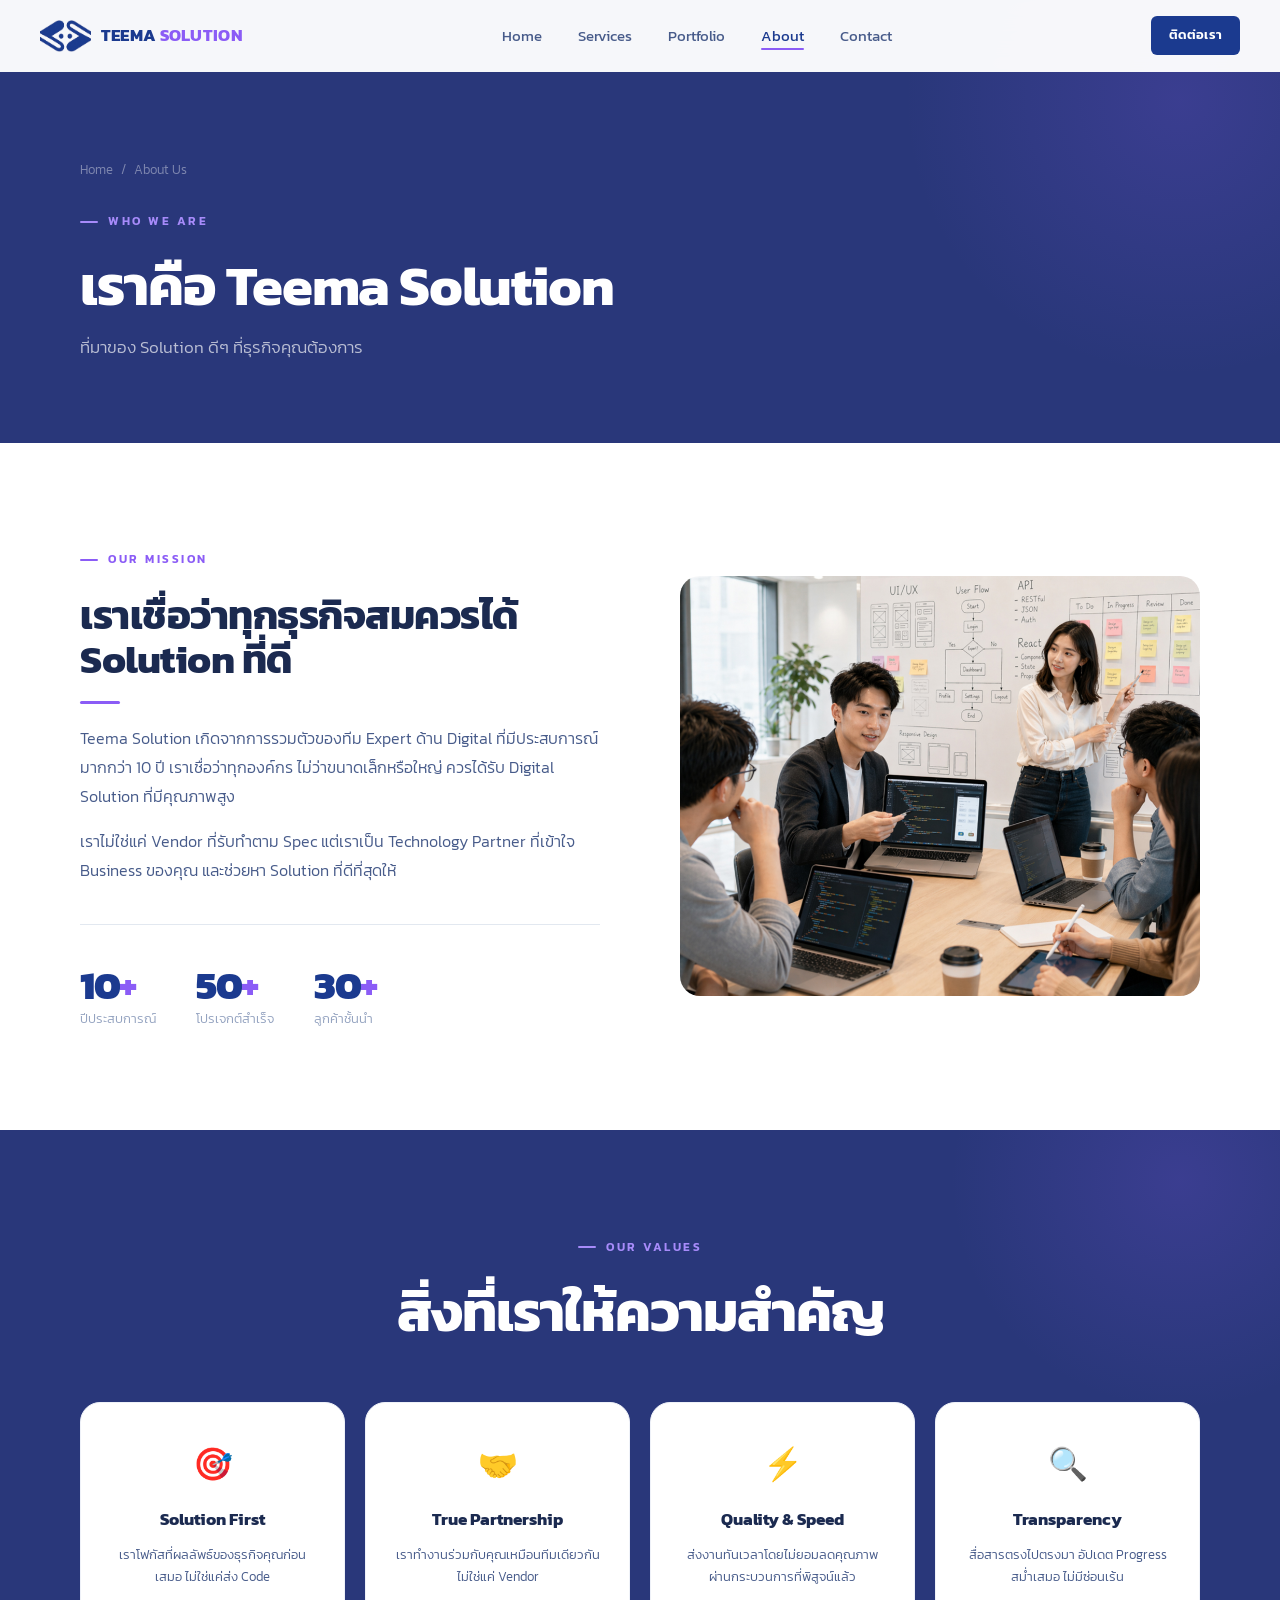
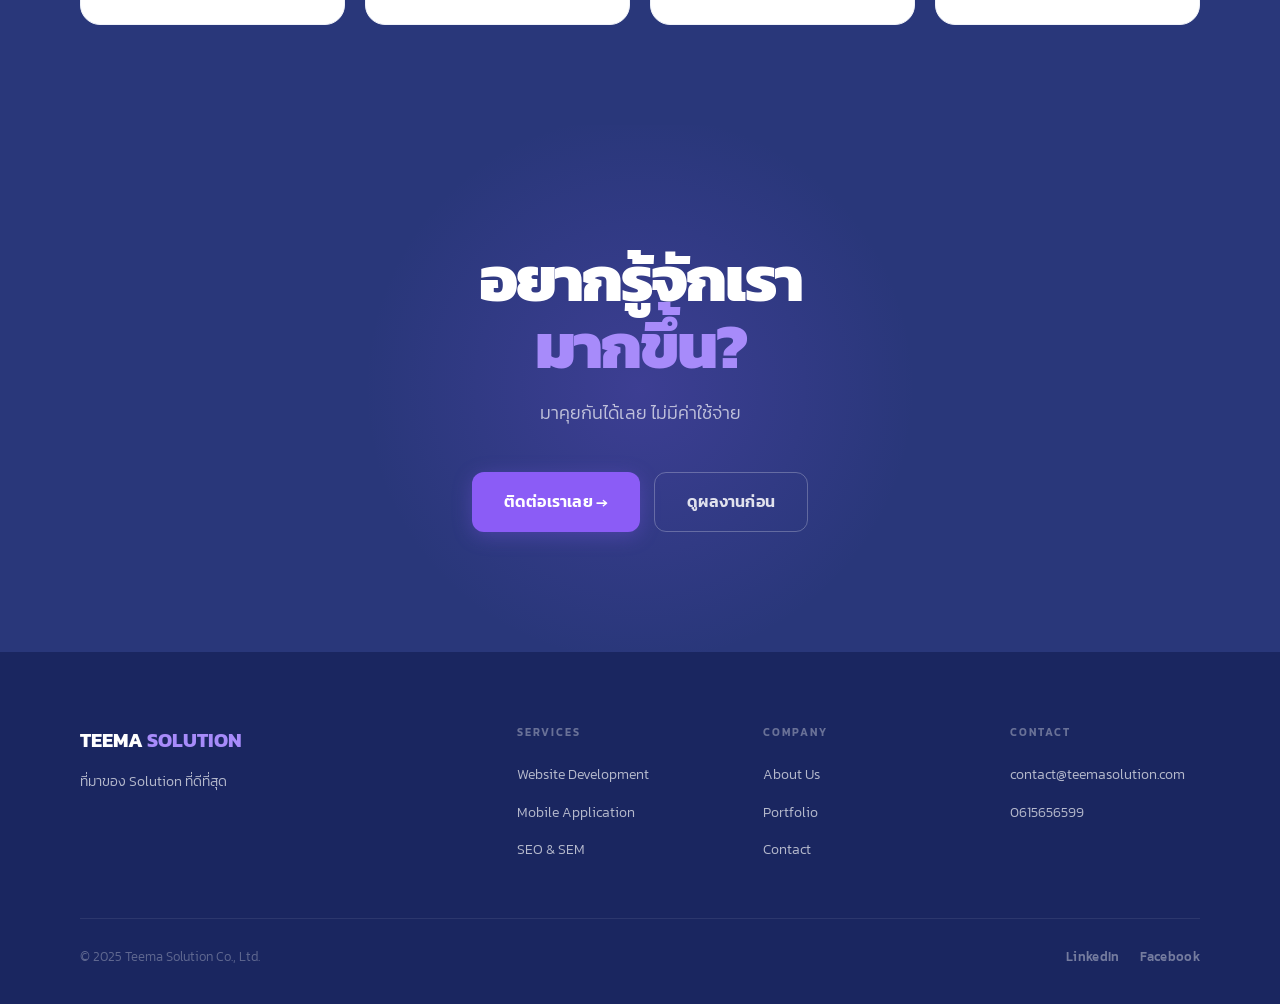
==== commit 8f71f402: "Update site content and mobile responsiveness" ====
--- a/about.html
+++ b/about.html
@@ -8,7 +8,7 @@
 <body>
 <nav class="nav" id="mainNav">
   <div class="nav__logo">
-    <img src="assets/logo.png" alt="Teema Solution" class="nav__logo-img" onerror="this.style.display='none'"/>
+    <img src="img/logo/teema.png" alt="Teema Solution" class="nav__logo-img"/>
     <span class="nav__logo-text">TEEMA <span>SOLUTION</span></span>
   </div>
   <ul class="nav__links">
@@ -33,21 +33,21 @@
 <!-- Mission -->
 <section style="background:var(--bg-white);padding:100px 0;">
   <div class="container">
-    <div style="display:grid;grid-template-columns:1fr 1fr;gap:80px;align-items:center;">
+    <div class="about-mission">
       <div class="reveal">
         <span class="section-label">Our Mission</span>
         <h2 class="section-title section-title--sm" style="margin-top:8px;">เราเชื่อว่าทุกธุรกิจสมควรได้ Solution ที่ดี</h2>
         <div class="divider"></div>
-        <p style="font-size:16px;font-weight:300;color:var(--text-body);line-height:1.8;margin-bottom:16px;">Teema Solution เกิดจากการรวมตัวของทีม Expert ด้าน Digital ที่มีประสบการณ์มากกว่า 10 ปี เราเชื่อว่าทุกองค์กร ไม่ว่าขนาดเล็กหรือใหญ่ ควรได้รับ Digital Solution ที่มีคุณภาพสูง</p>
-        <p style="font-size:16px;font-weight:300;color:var(--text-body);line-height:1.8;">เราไม่ใช่แค่ Vendor ที่รับทำตาม Spec แต่เราเป็น Technology Partner ที่เข้าใจ Business ของคุณ และช่วยหา Solution ที่ดีที่สุดให้</p>
-        <div style="display:flex;gap:40px;margin-top:40px;padding-top:40px;border-top:1px solid var(--border);">
+        <p class="about-mission__body">Teema Solution เกิดจากการรวมตัวของทีม Expert ด้าน Digital ที่มีประสบการณ์มากกว่า 10 ปี เราเชื่อว่าทุกองค์กร ไม่ว่าขนาดเล็กหรือใหญ่ ควรได้รับ Digital Solution ที่มีคุณภาพสูง</p>
+        <p class="about-mission__body">เราไม่ใช่แค่ Vendor ที่รับทำตาม Spec แต่เราเป็น Technology Partner ที่เข้าใจ Business ของคุณ และช่วยหา Solution ที่ดีที่สุดให้</p>
+        <div class="about-stats">
           <div><div style="font-size:40px;font-weight:800;color:var(--navy);letter-spacing:-1.5px;line-height:1;">10<span style="color:var(--purple);">+</span></div><div style="font-size:13px;font-weight:300;color:var(--text-dim);margin-top:4px;">ปีประสบการณ์</div></div>
           <div><div style="font-size:40px;font-weight:800;color:var(--navy);letter-spacing:-1.5px;line-height:1;">50<span style="color:var(--purple);">+</span></div><div style="font-size:13px;font-weight:300;color:var(--text-dim);margin-top:4px;">โปรเจกต์สำเร็จ</div></div>
           <div><div style="font-size:40px;font-weight:800;color:var(--navy);letter-spacing:-1.5px;line-height:1;">30<span style="color:var(--purple);">+</span></div><div style="font-size:13px;font-weight:300;color:var(--text-dim);margin-top:4px;">ลูกค้าชั้นนำ</div></div>
         </div>
       </div>
-      <div class="reveal reveal-delay-2" style="background:var(--bg-off);border-radius:var(--radius-lg);height:420px;overflow:hidden;">
-        <img src="assets/about/team.jpg" alt="Teema Solution Team" style="width:100%;height:100%;object-fit:cover;"/>
+      <div class="reveal reveal-delay-2 about-media">
+        <img src="img/Image_About_Us_1080x810.jpg" alt="teema solution Team" style="width:100%;height:100%;object-fit:cover;"/>
       </div>
     </div>
   </div>
@@ -88,7 +88,7 @@
       <div><div class="footer__brand-name">TEEMA <span>SOLUTION</span></div><p class="footer__brand-desc">ที่มาของ Solution ที่ดีที่สุด</p></div>
       <div><p class="footer__col-title">Services</p><ul class="footer__links"><li><a href="services.html">Website Development</a></li><li><a href="services.html">Mobile Application</a></li><li><a href="services.html">SEO & SEM</a></li></ul></div>
       <div><p class="footer__col-title">Company</p><ul class="footer__links"><li><a href="about.html">About Us</a></li><li><a href="portfolio.html">Portfolio</a></li><li><a href="contact.html">Contact</a></li></ul></div>
-      <div><p class="footer__col-title">Contact</p><ul class="footer__links"><li><a href="mailto:hello@teemasolution.com">hello@teemasolution.com</a></li><li><a href="#">02-xxx-xxxx</a></li></ul></div>
+      <div><p class="footer__col-title">Contact</p><ul class="footer__links"><li><a href="mailto:contact@teemasolution.com">contact@teemasolution.com</a></li><li><a href="tel:0615656599">0615656599</a></li></ul></div>
     </div>
     <div class="footer__bottom"><p class="footer__copy">© 2025 Teema Solution Co., Ltd.</p><div class="footer__socials"><a href="#" class="footer__social">LinkedIn</a><a href="#" class="footer__social">Facebook</a></div></div>
   </div>
@@ -96,7 +96,7 @@
 <script>
   const nav=document.getElementById('mainNav');
   window.addEventListener('scroll',()=>nav.classList.toggle('scrolled',window.scrollY>40));
-  document.getElementById('hamburger').addEventListener('click',()=>{const l=document.querySelector('.nav__links');l.style.display=l.style.display==='flex'?'none':'flex';});
+  document.getElementById('hamburger').addEventListener('click',()=>nav.classList.toggle('menu-open'));
   const obs=new IntersectionObserver(e=>e.forEach(i=>{if(i.isIntersecting)i.target.classList.add('visible');}),{threshold:0.1});
   document.querySelectorAll('.reveal').forEach(el=>obs.observe(el));
 </script>
--- a/styles.css
+++ b/styles.css
@@ -148,7 +148,11 @@
 .nav__hamburger span {
   display: block; width: 22px; height: 2px;
   background: var(--navy); border-radius: 2px;
-}
+  transition: transform var(--dur), opacity var(--dur);
+}
+.nav.menu-open .nav__hamburger span:nth-child(1) { transform: translateY(7px) rotate(45deg); }
+.nav.menu-open .nav__hamburger span:nth-child(2) { opacity: 0; }
+.nav.menu-open .nav__hamburger span:nth-child(3) { transform: translateY(-7px) rotate(-45deg); }
 
 /* ============================================
    BUTTONS
@@ -514,16 +518,19 @@
   margin-bottom: 40px;
 }
 .clients__logos {
-  display: flex;
-  align-items: center;
-  justify-content: center;
-  flex-wrap: wrap;
-  gap: 48px;
+  display: grid;
+  grid-template-columns: repeat(6, minmax(0, 1fr));
+  align-items: center;
+  gap: 28px 32px;
+  max-height: 432px;
+  overflow: hidden;
 }
 .clients__logo {
-  height: 28px;
-  width: auto;
-  opacity: 0.35;
+  height: 52px;
+  width: 100%;
+  object-fit: contain;
+  justify-self: center;
+  opacity: 0.45;
   filter: grayscale(100%);
   transition: all var(--dur);
 }
@@ -629,6 +636,7 @@
   display: grid;
   grid-template-columns: repeat(3, 1fr);
   gap: 20px;
+  grid-auto-flow: dense;
 }
 .portfolio-card {
   border-radius: var(--radius-lg);
@@ -639,6 +647,10 @@
   cursor: pointer;
 }
 .portfolio-card--wide { grid-column: span 2; aspect-ratio: 16/9; }
+.portfolio__grid.is-filtered .portfolio-card--wide {
+  grid-column: span 1;
+  aspect-ratio: 4/3;
+}
 .portfolio-card img {
   width: 100%; height: 100%;
   object-fit: cover;
@@ -882,6 +894,78 @@
 }
 .page-hero__breadcrumb a { color: rgba(255,255,255,0.4); transition: color var(--dur); }
 .page-hero__breadcrumb a:hover { color: #fff; }
+
+.services-grid,
+.tech-grid,
+.about-mission {
+  display: grid;
+}
+.services-grid {
+  grid-template-columns: repeat(3, 1fr);
+  gap: 24px;
+}
+.tech-grid {
+  display: grid;
+  grid-template-columns: repeat(4, 1fr);
+  gap: 16px;
+}
+.tech-card {
+  background: rgba(255,255,255,0.06);
+  border: 1px solid rgba(255,255,255,0.1);
+  border-radius: var(--radius-lg);
+  padding: 28px 24px;
+}
+.tech-card__label {
+  font-size: 11px;
+  font-weight: 600;
+  letter-spacing: 2px;
+  text-transform: uppercase;
+  color: var(--purple-lt);
+  margin-bottom: 16px;
+}
+.tech-card__tags {
+  display: flex;
+  flex-wrap: wrap;
+  gap: 8px;
+}
+.about-mission {
+  grid-template-columns: 1fr 1fr;
+  gap: 80px;
+  align-items: center;
+}
+.about-mission__body {
+  font-size: 16px;
+  font-weight: 300;
+  color: var(--text-body);
+  line-height: 1.8;
+}
+.about-mission__body + .about-mission__body { margin-top: 16px; }
+.about-stats {
+  display: flex;
+  gap: 40px;
+  margin-top: 40px;
+  padding-top: 40px;
+  border-top: 1px solid var(--border);
+}
+.about-media {
+  background: var(--bg-off);
+  border-radius: var(--radius-lg);
+  height: 420px;
+  overflow: hidden;
+}
+.contact-panel {
+  background: var(--bg-off);
+  border-radius: var(--radius-lg);
+  padding: 44px;
+}
+.contact-note {
+  background: var(--purple-dim);
+  border: 1px solid rgba(139,92,246,0.15);
+  border-radius: var(--radius-lg);
+  padding: 24px;
+  margin-top: 32px;
+}
+.contact-info-list { margin-top: 36px; }
 
 /* ============================================
    CARDS (Service detail, Value)
@@ -1076,16 +1160,64 @@
   .stats-grid { grid-template-columns: repeat(2, 1fr); }
   .footer__grid { grid-template-columns: 1fr 1fr; gap: 40px; }
   .values__grid { grid-template-columns: repeat(2, 1fr); }
+  .clients__logos {
+    grid-template-columns: repeat(5, minmax(0, 1fr));
+    max-height: 432px;
+  }
+  .services-grid { grid-template-columns: repeat(2, 1fr); }
+  .tech-grid { grid-template-columns: repeat(2, 1fr); }
+  .about-mission { grid-template-columns: 1fr; gap: 40px; }
 }
 @media (max-width: 768px) {
   section { padding: 72px 0; }
   .container { padding: 0 20px; }
-  .nav { padding: 0 20px; height: 64px; }
-  .nav__links, .nav__cta { display: none; }
+  .nav { padding: 0 20px; height: 64px; align-items: center; }
+  .nav__logo { min-width: 0; }
+  .nav__logo-img { height: 28px; }
+  .nav__logo-text { font-size: 15px; white-space: nowrap; }
+  .nav__links {
+    display: none;
+    position: absolute;
+    top: calc(100% + 8px);
+    left: 20px;
+    right: 20px;
+    background: rgba(255,255,255,0.98);
+    border: 1px solid var(--border);
+    border-radius: 20px;
+    padding: 16px 18px;
+    box-shadow: 0 18px 40px rgba(27,58,143,0.12);
+    flex-direction: column;
+    align-items: flex-start;
+    gap: 14px;
+  }
+  .nav.menu-open .nav__links { display: flex; }
+  .nav__links a { font-size: 16px; }
+  .nav__cta { display: none; }
   .nav__hamburger { display: flex; }
-  .hero__inner { padding: 60px 20px; }
+  .hero {
+    min-height: auto;
+    padding-top: 64px;
+  }
+  .hero__inner {
+    padding: 32px 20px 28px;
+    gap: 32px;
+  }
   .hero__title { font-size: 40px; letter-spacing: -1px; }
-  .hero__stats { gap: 24px; }
+  .hero__desc {
+    font-size: 16px;
+    line-height: 1.7;
+    margin-bottom: 28px;
+  }
+  .hero__actions { gap: 10px; }
+  .hero__stats {
+    gap: 20px;
+    margin-top: 28px;
+    padding-top: 24px;
+    display: grid;
+    grid-template-columns: repeat(3, minmax(0, 1fr));
+  }
+  .hero__stat-num { font-size: 30px; }
+  .hero__stat-label { font-size: 12px; line-height: 1.4; }
   .service-row { grid-template-columns: 44px 1fr; }
   .service-row__tags { display: none; }
   .portfolio__grid { grid-template-columns: 1fr; }
@@ -1096,10 +1228,96 @@
   .footer__grid { grid-template-columns: 1fr; gap: 32px; }
   .footer__bottom { flex-direction: column; gap: 12px; }
   .cta-banner__actions { flex-direction: column; align-items: center; }
-  .values__grid { grid-template-columns: 1fr 1fr; }
+  .values__grid { grid-template-columns: 1fr; }
+  .page-hero { padding: 108px 0 48px; }
+  .page-hero__glow {
+    top: -240px;
+    right: -240px;
+    width: 480px;
+    height: 480px;
+  }
+  .page-hero__breadcrumb {
+    font-size: 12px;
+    margin-bottom: 18px;
+    flex-wrap: wrap;
+  }
+  .section-sub,
+  .section-sub.section-sub--w {
+    font-size: 16px;
+    line-height: 1.7;
+    margin-top: 12px;
+  }
+  .services-grid,
+  .tech-grid { grid-template-columns: 1fr; }
+  .service-card,
+  .tech-card,
+  .contact-panel,
+  .value-card { padding: 24px 20px; }
+  .about-stats {
+    display: grid;
+    grid-template-columns: repeat(3, minmax(0, 1fr));
+    gap: 18px;
+    margin-top: 28px;
+    padding-top: 24px;
+  }
+  .about-media { height: 320px; }
+  .contact-info-list { margin-top: 24px; }
+  .clients__logos {
+    grid-template-columns: repeat(4, minmax(0, 1fr));
+    gap: 22px;
+    max-height: none;
+    overflow: visible;
+  }
+  .clients__logo { height: 44px; }
 }
 @media (max-width: 480px) {
+  .nav { padding: 0 16px; }
+  .nav__logo { gap: 8px; }
+  .nav__logo-img { height: 26px; }
+  .nav__logo-text { font-size: 13px; letter-spacing: 0; }
+  .nav__links { left: 16px; right: 16px; }
   .hero__title { font-size: 34px; }
-  .values__grid { grid-template-columns: 1fr; }
+  .hero__inner {
+    padding: 24px 20px 24px;
+    gap: 24px;
+  }
+  .hero__tag { margin-bottom: 18px; }
+  .hero__title { margin-bottom: 18px; }
+  .hero__stats {
+    grid-template-columns: repeat(2, minmax(0, 1fr));
+    gap: 18px 14px;
+  }
+  .page-hero { padding: 96px 0 40px; }
+  .page-hero__breadcrumb {
+    font-size: 11px;
+    margin-bottom: 14px;
+  }
+  .section-title { font-size: clamp(28px, 8vw, 34px); }
+  .section-sub { font-size: 15px; }
+  .service-card__title {
+    font-size: 17px;
+    line-height: 1.35;
+    word-break: break-word;
+  }
+  .service-card__desc,
+  .value-card__desc { font-size: 14px; }
+  .tag {
+    font-size: 11px;
+    padding: 7px 10px;
+  }
+  .about-stats {
+    grid-template-columns: 1fr;
+    gap: 16px;
+  }
+  .about-media { height: 260px; }
+  .contact__grid { gap: 28px; }
+  .contact-panel { padding: 20px 16px; }
   .stats-grid { grid-template-columns: 1fr 1fr; }
-}
+  .clients__logos {
+    grid-template-columns: repeat(3, minmax(0, 1fr));
+    gap: 18px;
+    max-height: none;
+    overflow: visible;
+  }
+  .clients__logo { height: 40px; }
+}
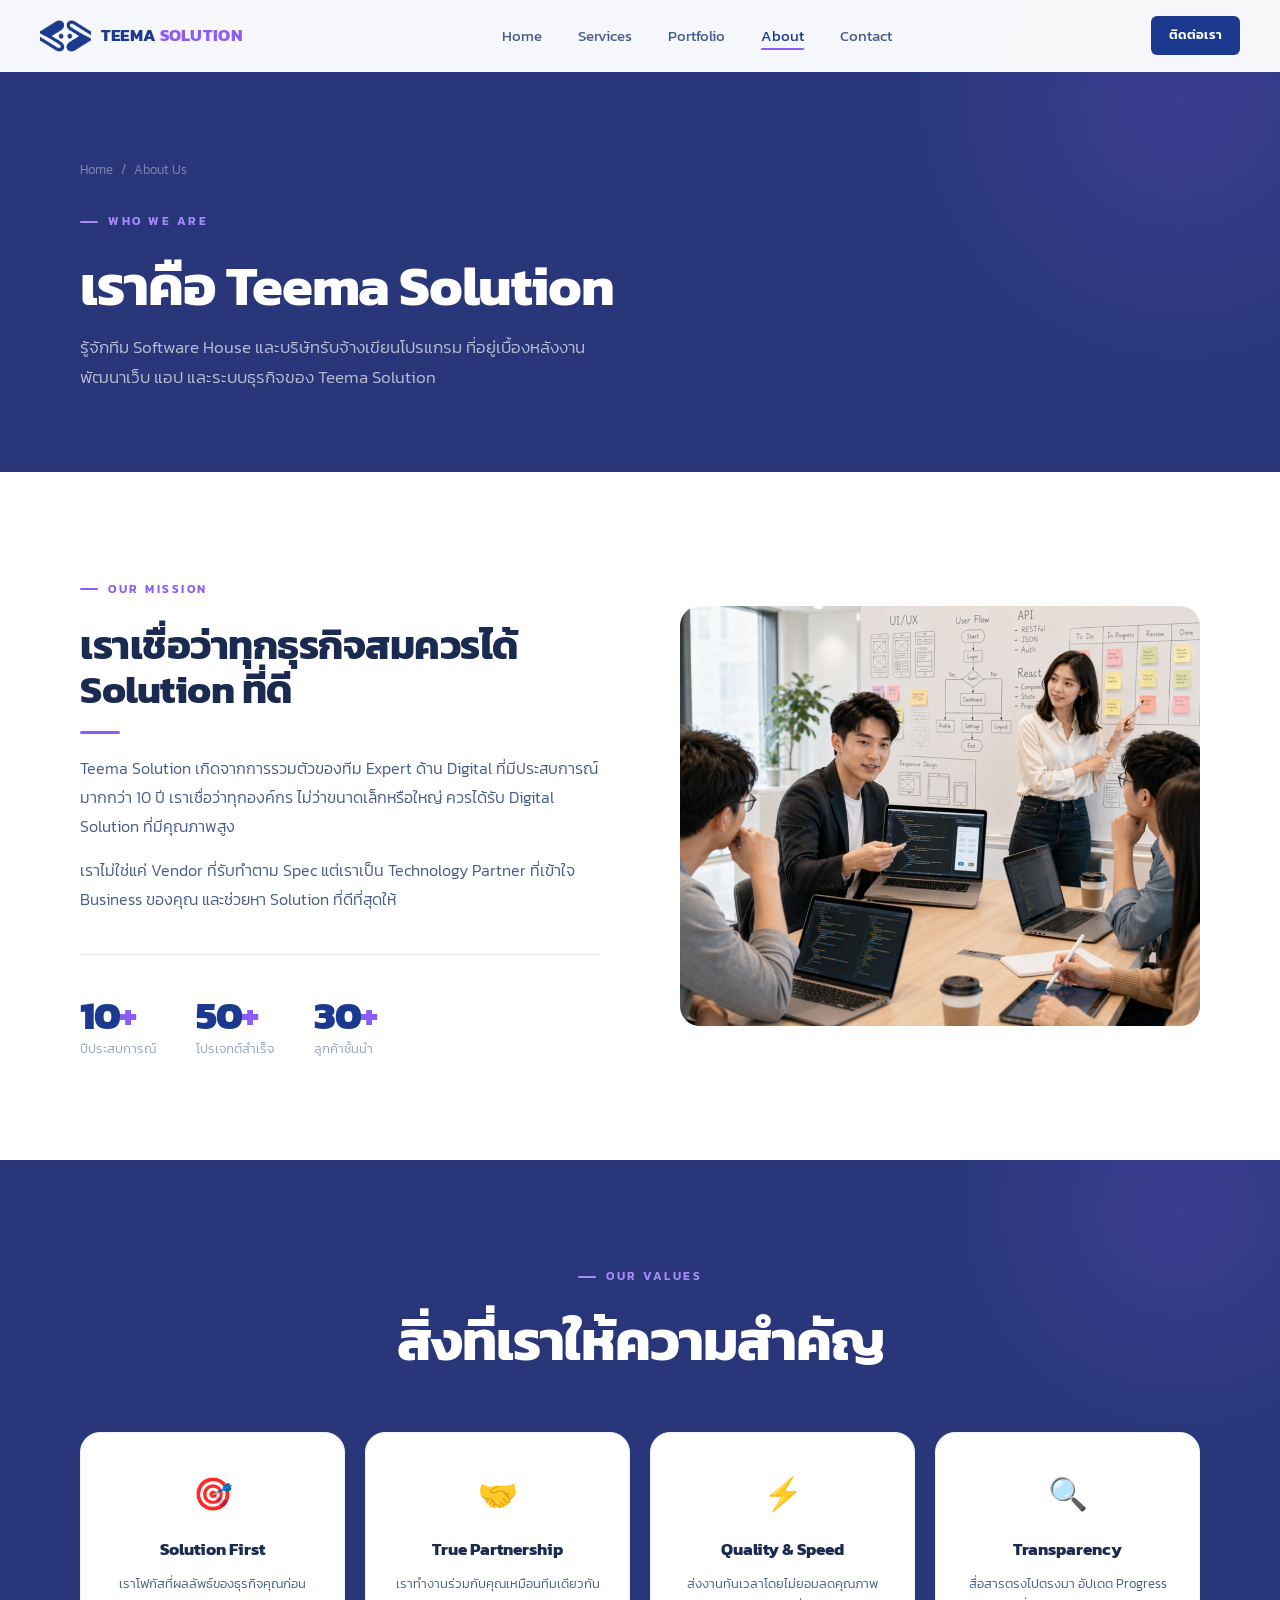
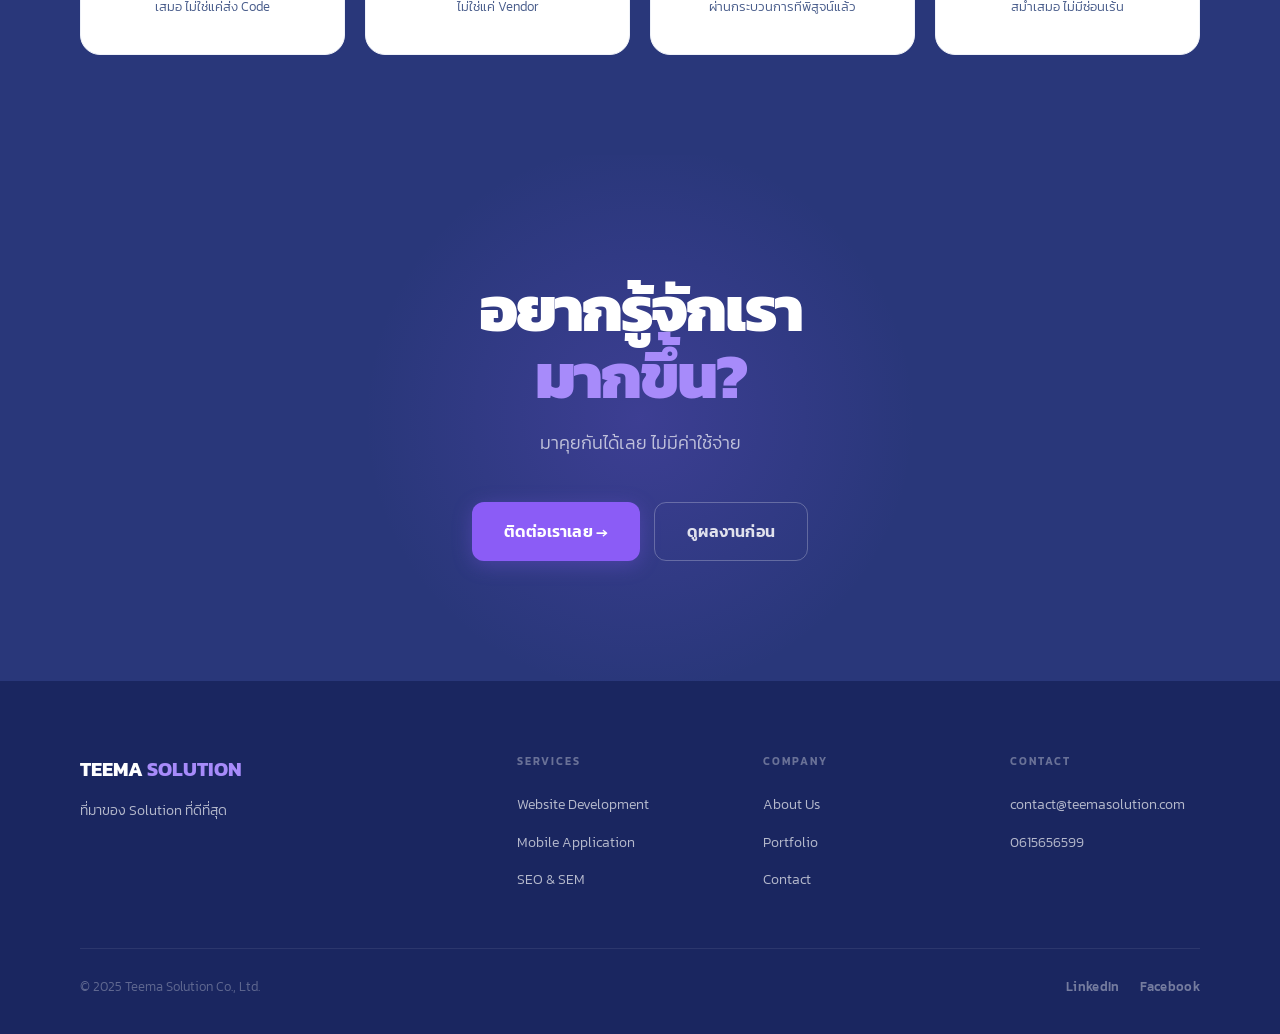
==== commit f5808e04: "Add SEO metadata and contact form email flow" ====
--- a/about.html
+++ b/about.html
@@ -2,7 +2,17 @@
 <html lang="th">
 <head>
   <meta charset="UTF-8"/><meta name="viewport" content="width=device-width, initial-scale=1.0"/>
-  <title>About — Teema Solution</title>
+  <title>About Teema Solution | Software House และบริษัทรับจ้างเขียนโปรแกรม</title>
+  <meta name="description" content="รู้จัก Teema Solution ทีม Software House และบริษัทรับจ้างเขียนโปรแกรม ที่เชี่ยวชาญด้านเว็บไซต์ Mobile App LINE OA SEO และระบบธุรกิจ"/>
+  <meta name="keywords" content="Teema Solution, Software House, บริษัทรับจ้างเขียนโปรแกรม, เขียนโปรแกรม, ทีมพัฒนาเว็บไซต์"/>
+  <meta name="robots" content="index,follow,max-image-preview:large"/>
+  <link rel="canonical" href="https://ongkub.github.io/teemasolution/about.html"/>
+  <meta property="og:type" content="website"/>
+  <meta property="og:site_name" content="Teema Solution"/>
+  <meta property="og:title" content="About Teema Solution | Software House และบริษัทรับจ้างเขียนโปรแกรม"/>
+  <meta property="og:description" content="รู้จักทีม Teema Solution ผู้เชี่ยวชาญด้านการเขียนโปรแกรม พัฒนาเว็บไซต์ Mobile App LINE OA และ SEO"/>
+  <meta property="og:url" content="https://ongkub.github.io/teemasolution/about.html"/>
+  <meta property="og:image" content="https://ongkub.github.io/teemasolution/img/Image_About_Us_1080x810.jpg"/>
   <link rel="stylesheet" href="styles.css"/>
 </head>
 <body>
@@ -26,7 +36,7 @@
     <div class="page-hero__breadcrumb"><a href="index.html">Home</a> / <span>About Us</span></div>
     <span class="section-label section-label--w">Who We Are</span>
     <h1 class="section-title section-title--w" style="margin-top:8px;">เราคือ Teema Solution</h1>
-    <p class="section-sub section-sub--w">ที่มาของ Solution ดีๆ ที่ธุรกิจคุณต้องการ</p>
+    <p class="section-sub section-sub--w">รู้จักทีม Software House และบริษัทรับจ้างเขียนโปรแกรม ที่อยู่เบื้องหลังงานพัฒนาเว็บ แอป และระบบธุรกิจของ Teema Solution</p>
   </div>
 </section>
 
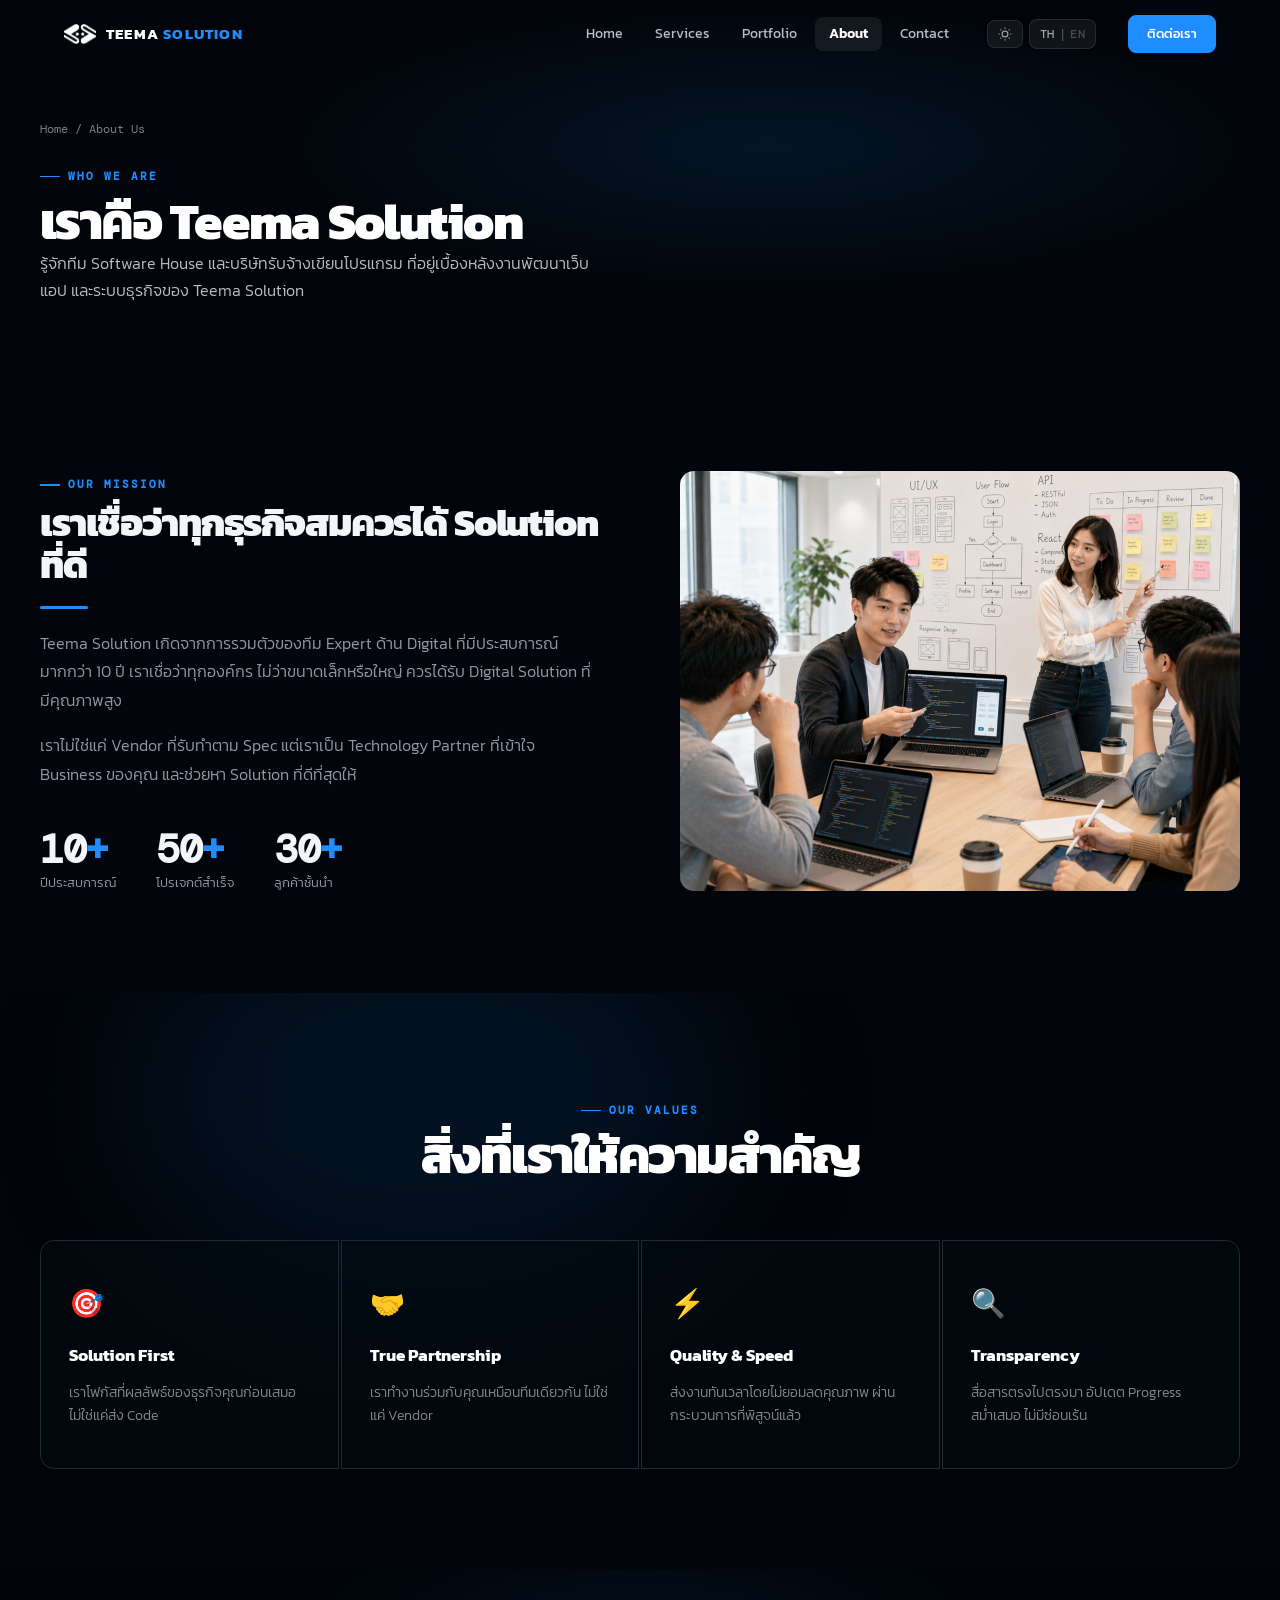
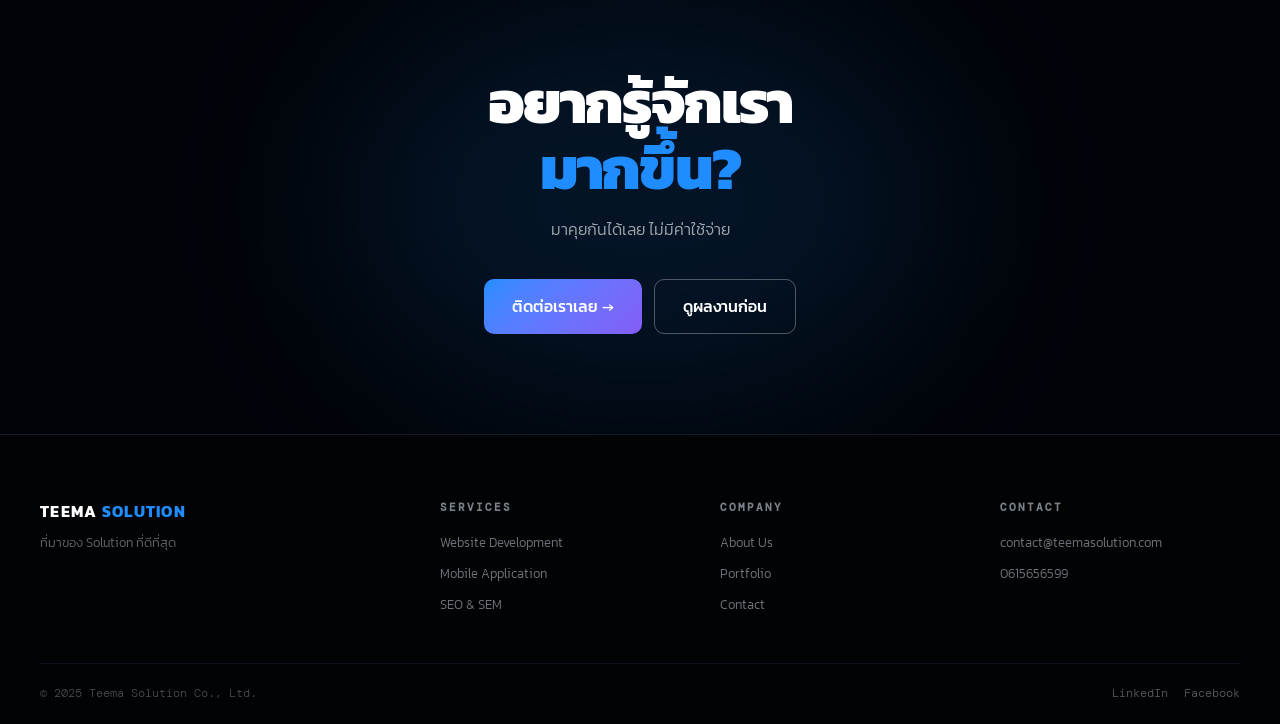
==== commit 248e3960: "Add dark/light mode, TH/EN bilingual support across all pages - Add shared theme.css (dark/light tok" ====
--- a/about.html
+++ b/about.html
@@ -1,7 +1,9 @@
 <!DOCTYPE html>
-<html lang="th">
+<html lang="th" data-theme="dark" data-lang="th">
 <head>
-  <meta charset="UTF-8"/><meta name="viewport" content="width=device-width, initial-scale=1.0"/>
+  <meta charset="UTF-8"/>
+  <meta name="viewport" content="width=device-width, initial-scale=1.0"/>
+  <script>(function(){var t=localStorage.getItem('ts-theme')||'dark';var l=localStorage.getItem('ts-lang')||'th';document.documentElement.dataset.theme=t;document.documentElement.dataset.lang=l;document.documentElement.lang=l==='en'?'en':'th';})();</script>
   <title>About Teema Solution | Software House และบริษัทรับจ้างเขียนโปรแกรม</title>
   <meta name="description" content="รู้จัก Teema Solution ทีม Software House และบริษัทรับจ้างเขียนโปรแกรม ที่เชี่ยวชาญด้านเว็บไซต์ Mobile App LINE OA SEO และระบบธุรกิจ"/>
   <meta name="keywords" content="Teema Solution, Software House, บริษัทรับจ้างเขียนโปรแกรม, เขียนโปรแกรม, ทีมพัฒนาเว็บไซต์"/>
@@ -13,102 +15,237 @@
   <meta property="og:description" content="รู้จักทีม Teema Solution ผู้เชี่ยวชาญด้านการเขียนโปรแกรม พัฒนาเว็บไซต์ Mobile App LINE OA และ SEO"/>
   <meta property="og:url" content="https://ongkub.github.io/teemasolution/about.html"/>
   <meta property="og:image" content="https://ongkub.github.io/teemasolution/img/Image_About_Us_1080x810.jpg"/>
-  <link rel="stylesheet" href="styles.css"/>
+  <link rel="preconnect" href="https://fonts.googleapis.com"/>
+  <link rel="preconnect" href="https://fonts.gstatic.com" crossorigin/>
+  <link href="https://fonts.googleapis.com/css2?family=Kanit:wght@300;400;500;600;700;800&family=DM+Mono:wght@400;500&display=swap" rel="stylesheet"/>
+  <link rel="stylesheet" href="theme.css"/>
+  <style>
+    .about-section {
+      padding: 100px 0;
+      background: var(--bg);
+    }
+    .about-stats .stat-item { text-align: left; }
+    .about-stats .stat-item .num {
+      font-size: 40px;
+      font-weight: 800;
+      color: var(--fg);
+      letter-spacing: -1.5px;
+      line-height: 1;
+      font-family: 'DM Mono', monospace;
+    }
+    .about-stats .stat-item .num span { color: var(--accent); }
+    .about-stats .stat-item .lbl {
+      font-size: 13px;
+      font-weight: 300;
+      color: var(--muted);
+      margin-top: 4px;
+    }
+  </style>
 </head>
 <body>
+
+<!-- ══════════ NAV ══════════ -->
 <nav class="nav" id="mainNav">
-  <div class="nav__logo">
+  <a href="index.html" class="nav__logo">
     <img src="img/logo/teema.png" alt="Teema Solution" class="nav__logo-img"/>
     <span class="nav__logo-text">TEEMA <span>SOLUTION</span></span>
-  </div>
+  </a>
   <ul class="nav__links">
-    <li><a href="index.html">Home</a></li><li><a href="services.html">Services</a></li>
-    <li><a href="portfolio.html">Portfolio</a></li><li><a href="about.html" class="active">About</a></li>
-    <li><a href="contact.html">Contact</a></li>
+    <li><a href="index.html" data-i18n="nav-home">Home</a></li>
+    <li><a href="services.html" data-i18n="nav-services">Services</a></li>
+    <li><a href="portfolio.html" data-i18n="nav-portfolio">Portfolio</a></li>
+    <li><a href="about.html" class="active" data-i18n="nav-about">About</a></li>
+    <li><a href="contact.html" data-i18n="nav-contact">Contact</a></li>
   </ul>
-  <div class="nav__cta"><a href="contact.html" class="btn btn--primary btn--sm">ติดต่อเรา</a></div>
+  <div class="nav-controls">
+    <button class="theme-btn" id="themeBtn" aria-label="Toggle theme"></button>
+    <button class="lang-btn" id="langBtn" aria-label="Switch language">
+      <span class="lang-th">TH</span><span class="lang-sep"> | </span><span class="lang-en">EN</span>
+    </button>
+  </div>
+  <div class="nav__cta">
+    <a href="contact.html" class="btn btn--primary btn--sm" data-i18n="nav-cta">ติดต่อเรา</a>
+  </div>
   <div class="nav__hamburger" id="hamburger"><span></span><span></span><span></span></div>
 </nav>
 
+<!-- ══════════ PAGE HERO ══════════ -->
 <section class="page-hero">
   <div class="page-hero__glow"></div>
   <div class="container page-hero__content">
-    <div class="page-hero__breadcrumb"><a href="index.html">Home</a> / <span>About Us</span></div>
-    <span class="section-label section-label--w">Who We Are</span>
-    <h1 class="section-title section-title--w" style="margin-top:8px;">เราคือ Teema Solution</h1>
-    <p class="section-sub section-sub--w">รู้จักทีม Software House และบริษัทรับจ้างเขียนโปรแกรม ที่อยู่เบื้องหลังงานพัฒนาเว็บ แอป และระบบธุรกิจของ Teema Solution</p>
-  </div>
-</section>
-
-<!-- Mission -->
-<section style="background:var(--bg-white);padding:100px 0;">
+    <div class="page-hero__breadcrumb"><a href="index.html">Home</a> / <span data-i18n="hero-breadcrumb">About Us</span></div>
+    <span class="section-label section-label--w" data-i18n="hero-label">Who We Are</span>
+    <h1 class="section-title section-title--w" style="margin-top:8px;" data-i18n="hero-title">เราคือ Teema Solution</h1>
+    <p class="section-sub section-sub--w" data-i18n="hero-sub">รู้จักทีม Software House และบริษัทรับจ้างเขียนโปรแกรม ที่อยู่เบื้องหลังงานพัฒนาเว็บ แอป และระบบธุรกิจของ Teema Solution</p>
+  </div>
+</section>
+
+<!-- ══════════ MISSION ══════════ -->
+<section class="about-section">
   <div class="container">
     <div class="about-mission">
       <div class="reveal">
-        <span class="section-label">Our Mission</span>
-        <h2 class="section-title section-title--sm" style="margin-top:8px;">เราเชื่อว่าทุกธุรกิจสมควรได้ Solution ที่ดี</h2>
+        <span class="section-label" data-i18n="mission-label">Our Mission</span>
+        <h2 class="section-title section-title--sm" style="margin-top:8px;" data-i18n="mission-title">เราเชื่อว่าทุกธุรกิจสมควรได้ Solution ที่ดี</h2>
         <div class="divider"></div>
-        <p class="about-mission__body">Teema Solution เกิดจากการรวมตัวของทีม Expert ด้าน Digital ที่มีประสบการณ์มากกว่า 10 ปี เราเชื่อว่าทุกองค์กร ไม่ว่าขนาดเล็กหรือใหญ่ ควรได้รับ Digital Solution ที่มีคุณภาพสูง</p>
-        <p class="about-mission__body">เราไม่ใช่แค่ Vendor ที่รับทำตาม Spec แต่เราเป็น Technology Partner ที่เข้าใจ Business ของคุณ และช่วยหา Solution ที่ดีที่สุดให้</p>
+        <p class="about-mission__body" data-i18n="mission-body-1">Teema Solution เกิดจากการรวมตัวของทีม Expert ด้าน Digital ที่มีประสบการณ์มากกว่า 10 ปี เราเชื่อว่าทุกองค์กร ไม่ว่าขนาดเล็กหรือใหญ่ ควรได้รับ Digital Solution ที่มีคุณภาพสูง</p>
+        <p class="about-mission__body" data-i18n="mission-body-2">เราไม่ใช่แค่ Vendor ที่รับทำตาม Spec แต่เราเป็น Technology Partner ที่เข้าใจ Business ของคุณ และช่วยหา Solution ที่ดีที่สุดให้</p>
         <div class="about-stats">
-          <div><div style="font-size:40px;font-weight:800;color:var(--navy);letter-spacing:-1.5px;line-height:1;">10<span style="color:var(--purple);">+</span></div><div style="font-size:13px;font-weight:300;color:var(--text-dim);margin-top:4px;">ปีประสบการณ์</div></div>
-          <div><div style="font-size:40px;font-weight:800;color:var(--navy);letter-spacing:-1.5px;line-height:1;">50<span style="color:var(--purple);">+</span></div><div style="font-size:13px;font-weight:300;color:var(--text-dim);margin-top:4px;">โปรเจกต์สำเร็จ</div></div>
-          <div><div style="font-size:40px;font-weight:800;color:var(--navy);letter-spacing:-1.5px;line-height:1;">30<span style="color:var(--purple);">+</span></div><div style="font-size:13px;font-weight:300;color:var(--text-dim);margin-top:4px;">ลูกค้าชั้นนำ</div></div>
+          <div class="stat-item">
+            <div class="num">10<span>+</span></div>
+            <div class="lbl" data-i18n="about-stat-1">ปีประสบการณ์</div>
+          </div>
+          <div class="stat-item">
+            <div class="num">50<span>+</span></div>
+            <div class="lbl" data-i18n="about-stat-2">โปรเจกต์สำเร็จ</div>
+          </div>
+          <div class="stat-item">
+            <div class="num">30<span>+</span></div>
+            <div class="lbl" data-i18n="about-stat-3">ลูกค้าชั้นนำ</div>
+          </div>
         </div>
       </div>
-      <div class="reveal reveal-delay-2 about-media">
-        <img src="img/Image_About_Us_1080x810.jpg" alt="teema solution Team" style="width:100%;height:100%;object-fit:cover;"/>
-      </div>
-    </div>
-  </div>
-</section>
-
-<!-- Values Navy -->
+      <div class="about-media reveal reveal-delay-2">
+        <img src="img/Image_About_Us_1080x810.jpg" alt="Teema Solution Team" style="width:100%;height:100%;object-fit:cover;"/>
+      </div>
+    </div>
+  </div>
+</section>
+
+<!-- ══════════ VALUES ══════════ -->
 <section class="section-navy" style="padding:100px 0;">
   <div class="section-navy__glow"></div>
   <div class="container" style="position:relative;z-index:2;">
     <div class="text-center reveal" style="margin-bottom:56px;">
-      <span class="section-label section-label--w">Our Values</span>
-      <h2 class="section-title section-title--w" style="margin-top:8px;">สิ่งที่เราให้ความสำคัญ</h2>
+      <span class="section-label section-label--w" data-i18n="values-label">Our Values</span>
+      <h2 class="section-title section-title--w" style="margin-top:8px;" data-i18n="values-title">สิ่งที่เราให้ความสำคัญ</h2>
     </div>
     <div class="values__grid">
-      <div class="value-card reveal"><span class="value-card__icon">🎯</span><h3 class="value-card__title">Solution First</h3><p class="value-card__desc">เราโฟกัสที่ผลลัพธ์ของธุรกิจคุณก่อนเสมอ ไม่ใช่แค่ส่ง Code</p></div>
-      <div class="value-card reveal reveal-delay-1"><span class="value-card__icon">🤝</span><h3 class="value-card__title">True Partnership</h3><p class="value-card__desc">เราทำงานร่วมกับคุณเหมือนทีมเดียวกัน ไม่ใช่แค่ Vendor</p></div>
-      <div class="value-card reveal reveal-delay-2"><span class="value-card__icon">⚡</span><h3 class="value-card__title">Quality & Speed</h3><p class="value-card__desc">ส่งงานทันเวลาโดยไม่ยอมลดคุณภาพ ผ่านกระบวนการที่พิสูจน์แล้ว</p></div>
-      <div class="value-card reveal reveal-delay-3"><span class="value-card__icon">🔍</span><h3 class="value-card__title">Transparency</h3><p class="value-card__desc">สื่อสารตรงไปตรงมา อัปเดต Progress สม่ำเสมอ ไม่มีซ่อนเร้น</p></div>
-    </div>
-  </div>
-</section>
-
+      <div class="value-card reveal">
+        <span class="value-card__icon">🎯</span>
+        <h3 class="value-card__title" data-i18n="val-1-title">Solution First</h3>
+        <p class="value-card__desc" data-i18n="val-1-desc">เราโฟกัสที่ผลลัพธ์ของธุรกิจคุณก่อนเสมอ ไม่ใช่แค่ส่ง Code</p>
+      </div>
+      <div class="value-card reveal reveal-delay-1">
+        <span class="value-card__icon">🤝</span>
+        <h3 class="value-card__title" data-i18n="val-2-title">True Partnership</h3>
+        <p class="value-card__desc" data-i18n="val-2-desc">เราทำงานร่วมกับคุณเหมือนทีมเดียวกัน ไม่ใช่แค่ Vendor</p>
+      </div>
+      <div class="value-card reveal reveal-delay-2">
+        <span class="value-card__icon">⚡</span>
+        <h3 class="value-card__title" data-i18n="val-3-title">Quality &amp; Speed</h3>
+        <p class="value-card__desc" data-i18n="val-3-desc">ส่งงานทันเวลาโดยไม่ยอมลดคุณภาพ ผ่านกระบวนการที่พิสูจน์แล้ว</p>
+      </div>
+      <div class="value-card reveal reveal-delay-3">
+        <span class="value-card__icon">🔍</span>
+        <h3 class="value-card__title" data-i18n="val-4-title">Transparency</h3>
+        <p class="value-card__desc" data-i18n="val-4-desc">สื่อสารตรงไปตรงมา อัปเดต Progress สม่ำเสมอ ไม่มีซ่อนเร้น</p>
+      </div>
+    </div>
+  </div>
+</section>
+
+<!-- ══════════ CTA ══════════ -->
 <section class="cta-banner">
   <div class="cta-banner__orb"></div>
   <div class="container" style="position:relative;z-index:2;">
-    <h2 class="cta-banner__title">อยากรู้จักเรา<br/><span>มากขึ้น?</span></h2>
-    <p class="cta-banner__sub">มาคุยกันได้เลย ไม่มีค่าใช้จ่าย</p>
+    <h2 class="cta-banner__title" data-i18n="cta-title">อยากรู้จักเรา<br/><span>มากขึ้น?</span></h2>
+    <p class="cta-banner__sub" data-i18n="cta-sub">มาคุยกันได้เลย ไม่มีค่าใช้จ่าย</p>
     <div class="cta-banner__actions">
-      <a href="contact.html" class="btn btn--purple btn--lg">ติดต่อเราเลย →</a>
-      <a href="portfolio.html" class="btn btn--outline-w btn--lg">ดูผลงานก่อน</a>
-    </div>
-  </div>
-</section>
-
+      <a href="contact.html" class="btn btn--purple btn--lg" data-i18n="cta-btn-1">ติดต่อเราเลย →</a>
+      <a href="portfolio.html" class="btn btn--outline-w btn--lg" data-i18n="cta-btn-2">ดูผลงานก่อน</a>
+    </div>
+  </div>
+</section>
+
+<!-- ══════════ FOOTER ══════════ -->
 <footer class="footer">
   <div class="container">
     <div class="footer__grid">
-      <div><div class="footer__brand-name">TEEMA <span>SOLUTION</span></div><p class="footer__brand-desc">ที่มาของ Solution ที่ดีที่สุด</p></div>
-      <div><p class="footer__col-title">Services</p><ul class="footer__links"><li><a href="services.html">Website Development</a></li><li><a href="services.html">Mobile Application</a></li><li><a href="services.html">SEO & SEM</a></li></ul></div>
-      <div><p class="footer__col-title">Company</p><ul class="footer__links"><li><a href="about.html">About Us</a></li><li><a href="portfolio.html">Portfolio</a></li><li><a href="contact.html">Contact</a></li></ul></div>
-      <div><p class="footer__col-title">Contact</p><ul class="footer__links"><li><a href="mailto:contact@teemasolution.com">contact@teemasolution.com</a></li><li><a href="tel:0615656599">0615656599</a></li></ul></div>
-    </div>
-    <div class="footer__bottom"><p class="footer__copy">© 2025 Teema Solution Co., Ltd.</p><div class="footer__socials"><a href="#" class="footer__social">LinkedIn</a><a href="#" class="footer__social">Facebook</a></div></div>
+      <div>
+        <div class="footer__brand-name">TEEMA <span>SOLUTION</span></div>
+        <p class="footer__brand-desc" data-i18n="footer-brand">ที่มาของ Solution ที่ดีที่สุด</p>
+      </div>
+      <div>
+        <p class="footer__col-title" data-i18n="footer-col-services">Services</p>
+        <ul class="footer__links">
+          <li><a href="services.html" data-i18n="footer-svc-1">Website Development</a></li>
+          <li><a href="services.html" data-i18n="footer-svc-2">Mobile Application</a></li>
+          <li><a href="services.html" data-i18n="footer-svc-3">SEO &amp; SEM</a></li>
+        </ul>
+      </div>
+      <div>
+        <p class="footer__col-title" data-i18n="footer-col-company">Company</p>
+        <ul class="footer__links">
+          <li><a href="about.html" data-i18n="footer-about">About Us</a></li>
+          <li><a href="portfolio.html" data-i18n="footer-portfolio">Portfolio</a></li>
+          <li><a href="contact.html" data-i18n="footer-contact">Contact</a></li>
+        </ul>
+      </div>
+      <div>
+        <p class="footer__col-title" data-i18n="footer-col-contact">Contact</p>
+        <ul class="footer__links">
+          <li><a href="mailto:contact@teemasolution.com">contact@teemasolution.com</a></li>
+          <li><a href="tel:0615656599">0615656599</a></li>
+        </ul>
+      </div>
+    </div>
+    <div class="footer__bottom">
+      <p class="footer__copy">© 2025 Teema Solution Co., Ltd.</p>
+      <div class="footer__socials">
+        <a href="#" class="footer__social">LinkedIn</a>
+        <a href="#" class="footer__social">Facebook</a>
+      </div>
+    </div>
   </div>
 </footer>
+
 <script>
-  const nav=document.getElementById('mainNav');
-  window.addEventListener('scroll',()=>nav.classList.toggle('scrolled',window.scrollY>40));
-  document.getElementById('hamburger').addEventListener('click',()=>nav.classList.toggle('menu-open'));
-  const obs=new IntersectionObserver(e=>e.forEach(i=>{if(i.isIntersecting)i.target.classList.add('visible');}),{threshold:0.1});
-  document.querySelectorAll('.reveal').forEach(el=>obs.observe(el));
+window.TR = {
+  th: {
+    'nav-home':'Home','nav-services':'Services','nav-portfolio':'Portfolio','nav-about':'About','nav-contact':'Contact','nav-cta':'ติดต่อเรา',
+    'hero-breadcrumb':'About Us','hero-label':'Who We Are',
+    'hero-title':'เราคือ Teema Solution',
+    'hero-sub':'รู้จักทีม Software House และบริษัทรับจ้างเขียนโปรแกรม ที่อยู่เบื้องหลังงานพัฒนาเว็บ แอป และระบบธุรกิจของ Teema Solution',
+    'mission-label':'Our Mission','mission-title':'เราเชื่อว่าทุกธุรกิจสมควรได้ Solution ที่ดี',
+    'mission-body-1':'Teema Solution เกิดจากการรวมตัวของทีม Expert ด้าน Digital ที่มีประสบการณ์มากกว่า 10 ปี เราเชื่อว่าทุกองค์กร ไม่ว่าขนาดเล็กหรือใหญ่ ควรได้รับ Digital Solution ที่มีคุณภาพสูง',
+    'mission-body-2':'เราไม่ใช่แค่ Vendor ที่รับทำตาม Spec แต่เราเป็น Technology Partner ที่เข้าใจ Business ของคุณ และช่วยหา Solution ที่ดีที่สุดให้',
+    'about-stat-1':'ปีประสบการณ์','about-stat-2':'โปรเจกต์สำเร็จ','about-stat-3':'ลูกค้าชั้นนำ',
+    'values-label':'Our Values','values-title':'สิ่งที่เราให้ความสำคัญ',
+    'val-1-title':'Solution First','val-1-desc':'เราโฟกัสที่ผลลัพธ์ของธุรกิจคุณก่อนเสมอ ไม่ใช่แค่ส่ง Code',
+    'val-2-title':'True Partnership','val-2-desc':'เราทำงานร่วมกับคุณเหมือนทีมเดียวกัน ไม่ใช่แค่ Vendor',
+    'val-3-title':'Quality &amp; Speed','val-3-desc':'ส่งงานทันเวลาโดยไม่ยอมลดคุณภาพ ผ่านกระบวนการที่พิสูจน์แล้ว',
+    'val-4-title':'Transparency','val-4-desc':'สื่อสารตรงไปตรงมา อัปเดต Progress สม่ำเสมอ ไม่มีซ่อนเร้น',
+    'cta-title':'อยากรู้จักเรา<br/><span>มากขึ้น?</span>','cta-sub':'มาคุยกันได้เลย ไม่มีค่าใช้จ่าย',
+    'cta-btn-1':'ติดต่อเราเลย →','cta-btn-2':'ดูผลงานก่อน',
+    'footer-brand':'ที่มาของ Solution ที่ดีที่สุด',
+    'footer-col-services':'Services','footer-svc-1':'Website Development','footer-svc-2':'Mobile Application','footer-svc-3':'SEO &amp; SEM',
+    'footer-col-company':'Company','footer-about':'About Us','footer-portfolio':'Portfolio','footer-contact':'Contact',
+    'footer-col-contact':'Contact'
+  },
+  en: {
+    'nav-home':'Home','nav-services':'Services','nav-portfolio':'Portfolio','nav-about':'About','nav-contact':'Contact','nav-cta':'Contact Us',
+    'hero-breadcrumb':'About Us','hero-label':'Who We Are',
+    'hero-title':'We Are Teema Solution',
+    'hero-sub':'Meet the Software House and software development team behind the web, app, and business systems of Teema Solution.',
+    'mission-label':'Our Mission','mission-title':'We Believe Every Business Deserves a Great Solution',
+    'mission-body-1':'Teema Solution was founded by a team of Digital experts with over 10 years of experience. We believe that every organization, regardless of size, deserves high-quality Digital Solutions.',
+    'mission-body-2':'We are not just a vendor who builds to spec — we are a Technology Partner who understands your business and helps find the best solution for you.',
+    'about-stat-1':'Years Experience','about-stat-2':'Projects Completed','about-stat-3':'Leading Clients',
+    'values-label':'Our Values','values-title':'What We Stand For',
+    'val-1-title':'Solution First','val-1-desc':'We always focus on your business outcomes first — not just shipping code.',
+    'val-2-title':'True Partnership','val-2-desc':'We work alongside you as one team, not just as a vendor.',
+    'val-3-title':'Quality &amp; Speed','val-3-desc':'We deliver on time without compromising quality, through proven processes.',
+    'val-4-title':'Transparency','val-4-desc':'We communicate directly and update progress regularly — no hidden surprises.',
+    'cta-title':'Want to Know<br/><span>Us Better?</span>','cta-sub':'Let\'s talk — free consultation',
+    'cta-btn-1':'Contact Us Now →','cta-btn-2':'View Portfolio First',
+    'footer-brand':'The Source of the Best Solution',
+    'footer-col-services':'Services','footer-svc-1':'Website Development','footer-svc-2':'Mobile Application','footer-svc-3':'SEO &amp; SEM',
+    'footer-col-company':'Company','footer-about':'About Us','footer-portfolio':'Portfolio','footer-contact':'Contact',
+    'footer-col-contact':'Contact'
+  }
+};
 </script>
+<script src="theme.js"></script>
 </body>
 </html>
--- a/theme.css
+++ b/theme.css
@@ -0,0 +1,1022 @@
+/* =====================================================
+   Teema Solution — Shared Design System
+   Dark/Light mode · Kanit + DM Mono · oklch tokens
+   ===================================================== */
+
+/* ── Google Fonts ─────────────────────────────────── */
+@import url('https://fonts.googleapis.com/css2?family=Kanit:wght@300;400;500;600;700;800&family=DM+Mono:ital,wght@0,400;0,500;1,400&display=swap');
+
+/* ── CSS Tokens (dark mode default) ──────────────── */
+:root {
+  --bg:         oklch(12% 0.018 247);
+  --bg-2:       oklch(16% 0.026 247);
+  --surface:    oklch(20% 0.028 247);
+  --fg:         oklch(97% 0.004 250);
+  --muted:      oklch(68% 0.018 250);
+  --soft:       oklch(84% 0.016 250);
+  --border:     oklch(32% 0.03 247);
+  --accent:     oklch(65% 0.2 255);
+  --accent-2:   oklch(76% 0.14 188);
+  --glow:       oklch(65% 0.2 255 / 0.22);
+  --heat-glow:  oklch(72% 0.17 54 / 0.16);
+  --shadow:     none;
+  --radius:     14px;
+  --radius-sm:  8px;
+  --nav-bg:     oklch(12% 0.018 247 / 0);
+  --nav-scroll: oklch(12% 0.018 247 / 0.92);
+}
+
+/* ── Light Mode Overrides ─────────────────────────── */
+[data-theme="light"] {
+  --bg:        #F2F5FC;
+  --bg-2:      #FFFFFF;
+  --surface:   #FFFFFF;
+  --fg:        #1B2A50;
+  --muted:     #4B5A85;
+  --soft:      #2D3D6B;
+  --border:    #D5DFF0;
+  --accent:    #1B3A8F;
+  --accent-2:  #7C3AED;
+  --glow:      rgba(27,58,143,0.09);
+  --heat-glow: rgba(124,58,237,0.07);
+  --shadow:    0 2px 18px rgba(27,58,143,0.07);
+  --nav-bg:    rgba(242,245,252,0);
+  --nav-scroll:rgba(242,245,252,0.94);
+}
+
+/* ── Reset & Base ─────────────────────────────────── */
+*, *::before, *::after { box-sizing: border-box; margin: 0; padding: 0; }
+html { scroll-behavior: smooth; }
+body {
+  font-family: 'Kanit', sans-serif;
+  background: var(--bg);
+  color: var(--fg);
+  min-height: 100vh;
+  overflow-x: hidden;
+  transition: background 0.3s, color 0.3s;
+  font-weight: 300;
+  line-height: 1.6;
+}
+img { display: block; max-width: 100%; }
+a { text-decoration: none; color: inherit; }
+ul { list-style: none; }
+button { cursor: pointer; border: none; background: none; font-family: inherit; }
+
+/* ── Container ────────────────────────────────────── */
+.container {
+  width: min(1280px, 100% - 40px);
+  margin-inline: auto;
+}
+@media (min-width: 768px) {
+  .container { width: min(1280px, 100% - 80px); }
+}
+
+/* ── Navigation ───────────────────────────────────── */
+.nav {
+  position: fixed;
+  inset: 0 0 auto 0;
+  z-index: 100;
+  display: flex;
+  align-items: center;
+  gap: 24px;
+  padding: 0 clamp(20px, 5vw, 80px);
+  height: 68px;
+  background: oklch(12% 0.018 247 / 0);
+  transition: background 0.35s, backdrop-filter 0.35s, box-shadow 0.35s;
+}
+.nav.scrolled {
+  background: oklch(12% 0.018 247 / 0.92);
+  backdrop-filter: blur(14px);
+  -webkit-backdrop-filter: blur(14px);
+  box-shadow: 0 1px 0 oklch(100% 0 0 / 0.06);
+}
+[data-theme="light"] .nav.scrolled {
+  background: rgba(242,245,252,0.94);
+  box-shadow: 0 1px 0 rgba(27,58,143,0.08);
+}
+
+.nav__logo {
+  display: flex;
+  align-items: center;
+  gap: 10px;
+  text-decoration: none;
+  flex-shrink: 0;
+}
+.nav__logo-img {
+  width: 32px;
+  height: 32px;
+  object-fit: contain;
+  filter: brightness(0) invert(1);
+}
+[data-theme="light"] .nav__logo-img { filter: none; }
+.nav__logo-text {
+  font-size: 15px;
+  font-weight: 700;
+  letter-spacing: 0.08em;
+  color: #fff;
+  white-space: nowrap;
+}
+[data-theme="light"] .nav__logo-text { color: #1B2A50; }
+.nav__logo-text span { color: oklch(65% 0.2 255); }
+
+.nav__links {
+  display: flex;
+  align-items: center;
+  gap: 4px;
+  margin-left: auto;
+  list-style: none;
+}
+.nav__links a {
+  display: block;
+  padding: 6px 14px;
+  font-size: 14px;
+  font-weight: 400;
+  color: oklch(80% 0.012 250);
+  border-radius: 8px;
+  transition: color 0.2s, background 0.2s;
+  white-space: nowrap;
+}
+[data-theme="light"] .nav__links a { color: #4B5A85; }
+.nav__links a:hover,
+.nav__links a.active {
+  color: #fff;
+  background: oklch(100% 0 0 / 0.07);
+}
+[data-theme="light"] .nav__links a:hover,
+[data-theme="light"] .nav__links a.active {
+  color: #1B2A50;
+  background: rgba(27,58,143,0.08);
+}
+.nav__links a.active { font-weight: 600; }
+
+.nav__cta { flex-shrink: 0; margin-left: 8px; }
+
+/* Nav Controls (theme + lang toggles) */
+.nav-controls {
+  display: flex;
+  align-items: center;
+  gap: 6px;
+  flex-shrink: 0;
+}
+.theme-btn, .lang-btn {
+  display: flex;
+  align-items: center;
+  gap: 4px;
+  padding: 6px 10px;
+  border-radius: 8px;
+  font-size: 12px;
+  font-weight: 500;
+  font-family: 'DM Mono', monospace;
+  color: oklch(72% 0.014 250);
+  background: oklch(100% 0 0 / 0.06);
+  border: 1px solid oklch(100% 0 0 / 0.1);
+  transition: all 0.2s;
+  letter-spacing: 0.04em;
+}
+[data-theme="light"] .theme-btn,
+[data-theme="light"] .lang-btn {
+  color: #4B5A85;
+  background: rgba(27,58,143,0.06);
+  border-color: #D5DFF0;
+}
+.theme-btn:hover, .lang-btn:hover {
+  color: #fff;
+  background: oklch(100% 0 0 / 0.12);
+  border-color: oklch(100% 0 0 / 0.2);
+}
+[data-theme="light"] .theme-btn:hover,
+[data-theme="light"] .lang-btn:hover {
+  color: #1B2A50;
+  background: rgba(27,58,143,0.1);
+}
+.theme-btn svg { width: 14px; height: 14px; flex-shrink: 0; }
+.lang-btn .lang-th, .lang-btn .lang-en { transition: opacity 0.2s; }
+.lang-btn .lang-sep { opacity: 0.4; }
+[data-lang="th"] .lang-btn .lang-en { opacity: 0.4; }
+[data-lang="en"] .lang-btn .lang-th { opacity: 0.4; }
+
+/* Hamburger */
+.nav__hamburger {
+  display: none;
+  flex-direction: column;
+  justify-content: center;
+  gap: 5px;
+  width: 36px;
+  height: 36px;
+  padding: 4px;
+  border-radius: 8px;
+  cursor: pointer;
+  transition: background 0.2s;
+  flex-shrink: 0;
+}
+.nav__hamburger:hover { background: oklch(100% 0 0 / 0.08); }
+.nav__hamburger span {
+  display: block;
+  height: 2px;
+  background: oklch(80% 0.01 250);
+  border-radius: 2px;
+  transition: transform 0.3s, opacity 0.3s;
+}
+[data-theme="light"] .nav__hamburger span { background: #4B5A85; }
+.nav.menu-open .nav__hamburger span:nth-child(1) { transform: translateY(7px) rotate(45deg); }
+.nav.menu-open .nav__hamburger span:nth-child(2) { opacity: 0; }
+.nav.menu-open .nav__hamburger span:nth-child(3) { transform: translateY(-7px) rotate(-45deg); }
+
+/* Mobile menu */
+@media (max-width: 900px) {
+  .nav__links { display: none; }
+  .nav__cta { display: none; }
+  .nav__hamburger { display: flex; }
+  .nav-controls { margin-left: auto; }
+
+  .nav.menu-open .nav__links {
+    display: flex;
+    flex-direction: column;
+    align-items: flex-start;
+    gap: 4px;
+    position: absolute;
+    top: 68px;
+    left: 0; right: 0;
+    background: oklch(14% 0.022 247);
+    border-top: 1px solid oklch(30% 0.025 247);
+    padding: 16px 20px 24px;
+  }
+  [data-theme="light"] .nav.menu-open .nav__links {
+    background: rgba(242,245,252,0.98);
+    border-top-color: #D5DFF0;
+    backdrop-filter: blur(12px);
+  }
+  .nav.menu-open .nav__links a { width: 100%; padding: 10px 16px; font-size: 15px; }
+  .nav.menu-open .nav__cta {
+    display: block;
+    margin: 0 20px 16px;
+    position: absolute;
+    top: calc(68px + 250px);
+    left: 0;
+  }
+}
+
+/* ── Buttons ──────────────────────────────────────── */
+.btn {
+  display: inline-flex;
+  align-items: center;
+  gap: 8px;
+  padding: 12px 24px;
+  border-radius: 10px;
+  font-family: 'Kanit', sans-serif;
+  font-size: 15px;
+  font-weight: 500;
+  border: 1.5px solid transparent;
+  transition: all 0.22s;
+  white-space: nowrap;
+  cursor: pointer;
+  text-decoration: none;
+}
+.btn--sm { padding: 8px 18px; font-size: 13px; border-radius: 8px; }
+.btn--lg { padding: 14px 28px; font-size: 16px; }
+
+.btn--primary {
+  background: var(--accent);
+  color: #fff;
+  border-color: var(--accent);
+}
+.btn--primary:hover {
+  background: oklch(70% 0.22 255);
+  border-color: oklch(70% 0.22 255);
+  transform: translateY(-1px);
+  box-shadow: 0 6px 24px var(--glow);
+}
+
+.btn--outline {
+  background: transparent;
+  color: var(--fg);
+  border-color: var(--border);
+}
+.btn--outline:hover {
+  border-color: var(--accent);
+  color: var(--accent);
+  transform: translateY(-1px);
+}
+
+.btn--outline-w {
+  background: transparent;
+  color: #fff;
+  border-color: rgba(255,255,255,0.3);
+}
+.btn--outline-w:hover {
+  border-color: rgba(255,255,255,0.7);
+  background: rgba(255,255,255,0.08);
+  transform: translateY(-1px);
+}
+
+.btn--purple {
+  background: linear-gradient(135deg, oklch(65% 0.2 255), oklch(60% 0.22 290));
+  color: #fff;
+  border: none;
+}
+.btn--purple:hover {
+  filter: brightness(1.12);
+  transform: translateY(-2px);
+  box-shadow: 0 8px 28px oklch(65% 0.2 255 / 0.4);
+}
+
+.btn--ghost {
+  background: oklch(100% 0 0 / 0.06);
+  color: var(--fg);
+  border-color: oklch(100% 0 0 / 0.1);
+}
+[data-theme="light"] .btn--ghost {
+  background: rgba(27,58,143,0.06);
+  border-color: #D5DFF0;
+}
+.btn--ghost:hover {
+  background: oklch(100% 0 0 / 0.1);
+  transform: translateY(-1px);
+}
+
+/* ── Typography Utilities ─────────────────────────── */
+.section-label {
+  display: inline-flex;
+  align-items: center;
+  gap: 8px;
+  font-size: 11px;
+  font-weight: 600;
+  letter-spacing: 2px;
+  text-transform: uppercase;
+  color: var(--accent);
+  font-family: 'DM Mono', monospace;
+}
+.section-label::before {
+  content: '';
+  display: block;
+  width: 20px; height: 1.5px;
+  background: var(--accent);
+  flex-shrink: 0;
+}
+.section-label--w { color: oklch(65% 0.2 255); }
+.section-label--w::before { background: oklch(65% 0.2 255); }
+
+.section-title {
+  font-size: clamp(32px, 4vw, 52px);
+  font-weight: 800;
+  letter-spacing: -0.03em;
+  line-height: 1.1;
+  color: var(--fg);
+}
+.section-title--w { color: #fff; }
+.section-title--sm { font-size: clamp(26px, 3vw, 38px); }
+
+.section-sub {
+  font-size: 16px;
+  font-weight: 300;
+  color: var(--muted);
+  line-height: 1.7;
+  max-width: 560px;
+}
+.section-sub--w { color: oklch(80% 0.01 250); }
+
+.text-center { text-align: center; }
+.text-center .section-label { justify-content: center; }
+.text-center .section-sub { margin-inline: auto; }
+
+.divider {
+  width: 48px;
+  height: 3px;
+  background: var(--accent);
+  border-radius: 99px;
+  margin: 20px 0;
+}
+
+/* ── Page Hero (interior pages) ───────────────────── */
+.page-hero {
+  position: relative;
+  min-height: 320px;
+  display: flex;
+  align-items: flex-end;
+  padding-top: 120px;
+  padding-bottom: 64px;
+  background: oklch(10% 0.02 247);
+  overflow: hidden;
+}
+[data-theme="light"] .page-hero { background: oklch(18% 0.03 247); }
+.page-hero__glow {
+  position: absolute;
+  inset: 0;
+  background: radial-gradient(ellipse 60% 60% at 60% 40%, oklch(65% 0.2 255 / 0.12), transparent 70%);
+  pointer-events: none;
+}
+.page-hero__content { position: relative; z-index: 2; }
+.page-hero__breadcrumb {
+  font-size: 12px;
+  font-weight: 400;
+  color: oklch(60% 0.012 250);
+  margin-bottom: 20px;
+  font-family: 'DM Mono', monospace;
+}
+.page-hero__breadcrumb a { color: inherit; }
+.page-hero__breadcrumb a:hover { color: var(--accent); }
+
+/* ── Section Navy (always dark) ───────────────────── */
+.section-navy {
+  position: relative;
+  background: oklch(10% 0.02 247);
+  overflow: hidden;
+}
+.section-navy__glow {
+  position: absolute;
+  width: 600px; height: 400px;
+  border-radius: 50%;
+  background: oklch(65% 0.2 255 / 0.1);
+  filter: blur(80px);
+  top: -100px; left: 10%;
+  pointer-events: none;
+}
+.section-navy__glow--2 { left: auto; right: 5%; top: auto; bottom: -100px; background: oklch(76% 0.14 188 / 0.08); }
+
+/* ── Portfolio Grid & Cards ───────────────────────── */
+.portfolio {
+  padding: 100px 0;
+  background: var(--bg);
+}
+.portfolio__grid {
+  display: grid;
+  grid-template-columns: repeat(3, 1fr);
+  gap: 16px;
+}
+.portfolio-card {
+  position: relative;
+  border-radius: var(--radius);
+  overflow: hidden;
+  aspect-ratio: 4/3;
+  cursor: pointer;
+  background: var(--surface);
+}
+.portfolio-card img {
+  width: 100%;
+  height: 100%;
+  object-fit: cover;
+  transition: transform 0.5s;
+}
+.portfolio-card:hover img { transform: scale(1.04); }
+.portfolio-card--wide { grid-column: span 2; }
+.portfolio-card__overlay {
+  position: absolute;
+  inset: 0;
+  background: linear-gradient(to top, oklch(8% 0.016 247 / 0.9) 0%, transparent 55%);
+  display: flex;
+  flex-direction: column;
+  justify-content: flex-end;
+  padding: 24px;
+  opacity: 0;
+  transition: opacity 0.3s;
+}
+.portfolio-card:hover .portfolio-card__overlay { opacity: 1; }
+.portfolio-card__client {
+  font-size: 11px;
+  font-weight: 600;
+  letter-spacing: 1.5px;
+  text-transform: uppercase;
+  color: var(--accent-2);
+  margin-bottom: 4px;
+  font-family: 'DM Mono', monospace;
+}
+.portfolio-card__title {
+  font-size: 16px;
+  font-weight: 600;
+  color: #fff;
+  margin-bottom: 8px;
+  line-height: 1.3;
+}
+.portfolio-card__type {
+  font-size: 11px;
+  background: oklch(100% 0 0 / 0.15);
+  border: 1px solid oklch(100% 0 0 / 0.2);
+  color: oklch(85% 0.01 250);
+  padding: 3px 10px;
+  border-radius: 99px;
+  font-family: 'DM Mono', monospace;
+}
+.portfolio-card__arrow {
+  position: absolute;
+  top: 16px;
+  right: 16px;
+  width: 36px; height: 36px;
+  display: flex;
+  align-items: center;
+  justify-content: center;
+  background: oklch(100% 0 0 / 0.1);
+  border: 1px solid oklch(100% 0 0 / 0.2);
+  border-radius: 50%;
+  font-size: 16px;
+  color: #fff;
+  opacity: 0;
+  transform: scale(0.8);
+  transition: all 0.3s;
+}
+.portfolio-card:hover .portfolio-card__arrow { opacity: 1; transform: scale(1); }
+
+.portfolio__filter {
+  display: flex;
+  gap: 8px;
+  flex-wrap: wrap;
+  margin-bottom: 40px;
+}
+.filter-btn {
+  padding: 8px 18px;
+  border-radius: 99px;
+  font-size: 13px;
+  font-weight: 500;
+  font-family: 'Kanit', sans-serif;
+  color: var(--muted);
+  background: var(--surface);
+  border: 1px solid var(--border);
+  cursor: pointer;
+  transition: all 0.2s;
+}
+.filter-btn.active, .filter-btn:hover {
+  color: #fff;
+  background: var(--accent);
+  border-color: var(--accent);
+}
+[data-theme="light"] .filter-btn.active { color: #fff; }
+
+/* ── CTA Banner ───────────────────────────────────── */
+.cta-banner {
+  position: relative;
+  padding: 100px 0;
+  text-align: center;
+  background: oklch(10% 0.022 247);
+  overflow: hidden;
+}
+[data-theme="light"] .cta-banner { background: oklch(18% 0.032 247); }
+.cta-banner__orb {
+  position: absolute;
+  width: 600px; height: 400px;
+  left: 50%; top: 50%;
+  transform: translate(-50%,-50%);
+  border-radius: 50%;
+  background: oklch(65% 0.2 255 / 0.12);
+  filter: blur(90px);
+  pointer-events: none;
+}
+.cta-banner__title {
+  font-size: clamp(36px, 5vw, 60px);
+  font-weight: 800;
+  color: #fff;
+  letter-spacing: -0.03em;
+  line-height: 1.1;
+  margin-bottom: 16px;
+}
+.cta-banner__title span { color: oklch(65% 0.2 255); }
+.cta-banner__sub {
+  font-size: 16px;
+  font-weight: 300;
+  color: oklch(72% 0.012 250);
+  margin-bottom: 36px;
+}
+.cta-banner__actions {
+  display: flex;
+  gap: 12px;
+  justify-content: center;
+  flex-wrap: wrap;
+}
+
+/* ── Footer (always dark) ─────────────────────────── */
+.footer {
+  background: oklch(9% 0.014 247);
+  padding: 64px 0 0;
+  border-top: 1px solid oklch(22% 0.02 247);
+}
+.footer__grid {
+  display: grid;
+  grid-template-columns: 1.5fr 1fr 1fr 1fr;
+  gap: 40px;
+  padding-bottom: 48px;
+}
+.footer__brand-name {
+  font-size: 16px;
+  font-weight: 700;
+  letter-spacing: 0.08em;
+  color: #fff;
+  margin-bottom: 8px;
+}
+.footer__brand-name span { color: oklch(65% 0.2 255); }
+.footer__brand-desc {
+  font-size: 13px;
+  font-weight: 300;
+  color: oklch(50% 0.012 250);
+  line-height: 1.6;
+}
+.footer__col-title {
+  font-size: 11px;
+  font-weight: 600;
+  letter-spacing: 2px;
+  text-transform: uppercase;
+  color: oklch(60% 0.014 250);
+  font-family: 'DM Mono', monospace;
+  margin-bottom: 16px;
+}
+.footer__links { display: flex; flex-direction: column; gap: 10px; }
+.footer__links a {
+  font-size: 13px;
+  font-weight: 300;
+  color: oklch(55% 0.012 250);
+  transition: color 0.2s;
+  display: block;
+}
+.footer__links a:hover { color: oklch(65% 0.2 255); }
+.footer__bottom {
+  display: flex;
+  justify-content: space-between;
+  align-items: center;
+  padding: 20px 0;
+  border-top: 1px solid oklch(18% 0.018 247);
+  flex-wrap: wrap;
+  gap: 12px;
+}
+.footer__copy {
+  font-size: 12px;
+  color: oklch(42% 0.01 250);
+  font-family: 'DM Mono', monospace;
+}
+.footer__socials { display: flex; gap: 16px; }
+.footer__social {
+  font-size: 12px;
+  color: oklch(48% 0.012 250);
+  font-family: 'DM Mono', monospace;
+  transition: color 0.2s;
+}
+.footer__social:hover { color: oklch(65% 0.2 255); }
+
+/* ── Marquee ──────────────────────────────────────── */
+.marquee {
+  border-top: 1px solid var(--border);
+  border-bottom: 1px solid var(--border);
+  overflow: hidden;
+  padding: 14px 0;
+  background: var(--bg-2, var(--bg));
+}
+.marquee__track {
+  display: flex;
+  gap: 0;
+  width: max-content;
+  animation: marquee-scroll 28s linear infinite;
+}
+@keyframes marquee-scroll {
+  from { transform: translateX(0); }
+  to   { transform: translateX(-50%); }
+}
+.marquee__item {
+  display: flex;
+  align-items: center;
+  gap: 16px;
+  padding: 0 24px;
+  font-size: 13px;
+  font-weight: 500;
+  color: var(--muted);
+  white-space: nowrap;
+  font-family: 'DM Mono', monospace;
+  letter-spacing: 0.04em;
+}
+.marquee__dot {
+  display: inline-block;
+  width: 4px; height: 4px;
+  border-radius: 50%;
+  background: var(--accent);
+}
+
+/* ── Clients Logos ────────────────────────────────── */
+.clients {
+  padding: 56px 0;
+  background: var(--bg);
+}
+.clients__label {
+  font-size: 11px;
+  font-weight: 600;
+  letter-spacing: 2px;
+  text-transform: uppercase;
+  color: var(--muted);
+  text-align: center;
+  margin-bottom: 32px;
+  font-family: 'DM Mono', monospace;
+}
+.clients__logos {
+  display: flex;
+  flex-wrap: wrap;
+  gap: 24px 32px;
+  justify-content: center;
+  align-items: center;
+}
+.clients__logo {
+  height: 36px;
+  width: auto;
+  max-width: 110px;
+  object-fit: contain;
+  opacity: 0.82;
+  transition: transform 0.25s ease, opacity 0.25s;
+}
+.clients__logo:hover {
+  transform: scale(1.12);
+  opacity: 1;
+}
+
+/* ── Service Rows ─────────────────────────────────── */
+.service-row {
+  display: grid;
+  grid-template-columns: 48px 1fr auto;
+  align-items: center;
+  gap: 24px;
+  padding: 20px 0;
+  border-bottom: 1px solid var(--border);
+  cursor: default;
+  transition: background 0.2s;
+}
+.service-row:first-child { border-top: 1px solid var(--border); }
+.service-row:hover { background: oklch(100% 0 0 / 0.025); }
+[data-theme="light"] .service-row:hover { background: rgba(27,58,143,0.03); }
+.service-row__num {
+  font-family: 'DM Mono', monospace;
+  font-size: 12px;
+  color: var(--accent);
+  letter-spacing: 0.05em;
+}
+.service-row__title {
+  font-size: clamp(15px, 2vw, 19px);
+  font-weight: 600;
+  color: var(--fg);
+}
+.service-row__tags {
+  display: flex;
+  gap: 6px;
+  flex-wrap: wrap;
+  justify-content: flex-end;
+}
+.tag {
+  font-size: 11px;
+  font-weight: 400;
+  padding: 4px 10px;
+  border-radius: 99px;
+  background: var(--surface);
+  border: 1px solid var(--border);
+  color: var(--muted);
+  font-family: 'DM Mono', monospace;
+}
+
+/* ── Stats Grid ───────────────────────────────────── */
+.stats-grid {
+  display: grid;
+  grid-template-columns: repeat(4, 1fr);
+  gap: 2px;
+}
+.stat-cell {
+  text-align: center;
+  padding: 40px 20px;
+  border: 1px solid oklch(28% 0.025 247);
+  background: oklch(14% 0.022 247 / 0.6);
+}
+.stat-cell:first-child { border-radius: var(--radius) 0 0 var(--radius); }
+.stat-cell:last-child  { border-radius: 0 var(--radius) var(--radius) 0; }
+.stat-cell__num {
+  font-size: clamp(36px, 5vw, 56px);
+  font-weight: 800;
+  color: #fff;
+  letter-spacing: -0.04em;
+  line-height: 1;
+  font-family: 'DM Mono', monospace;
+}
+.stat-cell__num span { color: oklch(65% 0.2 255); }
+.stat-cell__label {
+  font-size: 13px;
+  font-weight: 300;
+  color: oklch(62% 0.012 250);
+  margin-top: 8px;
+}
+
+/* ── Scroll Reveal ────────────────────────────────── */
+.reveal {
+  opacity: 0;
+  transform: translateY(24px);
+  transition: opacity 0.6s ease, transform 0.6s ease;
+}
+.reveal.in { opacity: 1; transform: none; }
+.reveal-delay-1 { transition-delay: 0.1s; }
+.reveal-delay-2 { transition-delay: 0.2s; }
+.reveal-delay-3 { transition-delay: 0.3s; }
+.reveal-delay-4 { transition-delay: 0.4s; }
+
+/* ── Services Header ──────────────────────────────── */
+.services {
+  padding: 100px 0;
+  background: var(--bg);
+}
+.services__header {
+  display: flex;
+  justify-content: space-between;
+  align-items: flex-end;
+  margin-bottom: 40px;
+  gap: 24px;
+  flex-wrap: wrap;
+}
+
+/* ── About: Mission ───────────────────────────────── */
+.about-mission {
+  display: grid;
+  grid-template-columns: 1fr 1fr;
+  gap: 80px;
+  align-items: center;
+}
+.about-mission__body {
+  font-size: 16px;
+  font-weight: 300;
+  color: var(--muted);
+  line-height: 1.8;
+  margin-bottom: 16px;
+}
+.about-stats {
+  display: flex;
+  gap: 40px;
+  margin-top: 40px;
+}
+.about-media {
+  border-radius: var(--radius);
+  overflow: hidden;
+  aspect-ratio: 4/3;
+}
+
+/* ── About: Values Grid ───────────────────────────── */
+.values__grid {
+  display: grid;
+  grid-template-columns: repeat(4, 1fr);
+  gap: 2px;
+}
+.value-card {
+  padding: 40px 28px;
+  background: oklch(14% 0.022 247 / 0.6);
+  border: 1px solid oklch(28% 0.025 247);
+  transition: background 0.3s, transform 0.3s;
+}
+.value-card:first-child { border-radius: var(--radius) 0 0 var(--radius); }
+.value-card:last-child  { border-radius: 0 var(--radius) var(--radius) 0; }
+.value-card:hover {
+  background: oklch(18% 0.028 247);
+  transform: translateY(-4px);
+}
+.value-card__icon {
+  display: block;
+  font-size: 28px;
+  margin-bottom: 16px;
+}
+.value-card__title {
+  font-size: 17px;
+  font-weight: 700;
+  color: #fff;
+  margin-bottom: 12px;
+}
+.value-card__desc {
+  font-size: 14px;
+  font-weight: 300;
+  color: oklch(62% 0.012 250);
+  line-height: 1.7;
+}
+
+/* ── Contact ──────────────────────────────────────── */
+.contact__grid {
+  display: grid;
+  grid-template-columns: 1fr 1.4fr;
+  gap: 80px;
+  align-items: start;
+}
+.contact-info-list { display: flex; flex-direction: column; gap: 24px; margin: 28px 0; }
+.contact__info-item { display: flex; align-items: flex-start; gap: 16px; }
+.contact__info-icon {
+  font-size: 18px;
+  width: 44px; height: 44px;
+  display: flex; align-items: center; justify-content: center;
+  background: var(--surface);
+  border: 1px solid var(--border);
+  border-radius: 10px;
+  flex-shrink: 0;
+}
+.contact__info-title {
+  font-size: 11px;
+  font-weight: 600;
+  letter-spacing: 1.5px;
+  text-transform: uppercase;
+  color: var(--accent);
+  margin-bottom: 4px;
+  font-family: 'DM Mono', monospace;
+}
+.contact__info-val {
+  font-size: 14px;
+  font-weight: 300;
+  color: var(--muted);
+  line-height: 1.6;
+}
+.contact-note {
+  padding: 24px;
+  background: var(--surface);
+  border: 1px solid var(--border);
+  border-radius: var(--radius);
+  margin-top: 8px;
+}
+.contact-note__label {
+  font-size: 11px;
+  font-weight: 600;
+  letter-spacing: 1.5px;
+  text-transform: uppercase;
+  color: var(--accent);
+  margin-bottom: 8px;
+  font-family: 'DM Mono', monospace;
+}
+.contact-note__num {
+  font-size: 26px;
+  font-weight: 800;
+  color: var(--fg);
+  letter-spacing: -0.5px;
+  line-height: 1.2;
+}
+.contact-note__hours {
+  font-size: 13px;
+  font-weight: 300;
+  color: var(--muted);
+  margin-top: 4px;
+}
+.contact-panel {
+  background: var(--surface);
+  border: 1px solid var(--border);
+  border-radius: var(--radius);
+  padding: 36px;
+  box-shadow: var(--shadow);
+}
+.contact-panel h3 { font-size: 22px; font-weight: 700; color: var(--fg); margin-bottom: 6px; }
+.contact-panel p  { font-size: 14px; font-weight: 300; color: var(--muted); margin-bottom: 28px; }
+.form { display: flex; flex-direction: column; gap: 20px; }
+.form__row { display: grid; grid-template-columns: 1fr 1fr; gap: 16px; }
+.form__group { display: flex; flex-direction: column; gap: 6px; }
+.form__label {
+  font-size: 12px;
+  font-weight: 600;
+  letter-spacing: 0.5px;
+  color: var(--soft);
+}
+.form__input, .form__select, .form__textarea {
+  width: 100%;
+  padding: 12px 14px;
+  background: var(--bg);
+  border: 1.5px solid var(--border);
+  border-radius: var(--radius-sm);
+  font-family: 'Kanit', sans-serif;
+  font-size: 14px;
+  font-weight: 300;
+  color: var(--fg);
+  transition: border-color 0.2s, box-shadow 0.2s;
+  outline: none;
+}
+.form__input::placeholder, .form__textarea::placeholder { color: var(--muted); opacity: 0.6; }
+.form__input:focus, .form__select:focus, .form__textarea:focus {
+  border-color: var(--accent);
+  box-shadow: 0 0 0 3px var(--glow);
+}
+.form__textarea { resize: vertical; min-height: 120px; }
+.form__select option { background: var(--bg-2, #131c35); color: var(--fg); }
+
+/* ── Responsive ───────────────────────────────────── */
+@media (max-width: 1024px) {
+  .portfolio__grid { grid-template-columns: repeat(2, 1fr); }
+  .portfolio-card--wide { grid-column: span 2; }
+  .stats-grid { grid-template-columns: repeat(2, 1fr); }
+  .stat-cell:first-child { border-radius: var(--radius) var(--radius) 0 0; }
+  .stat-cell:nth-child(2) { border-radius: 0; }
+  .stat-cell:nth-child(3) { border-radius: 0; }
+  .stat-cell:last-child  { border-radius: 0 0 var(--radius) var(--radius); }
+  .values__grid { grid-template-columns: repeat(2, 1fr); }
+  .value-card:first-child { border-radius: var(--radius) 0 0 0; }
+  .value-card:nth-child(2) { border-radius: 0 var(--radius) 0 0; }
+  .value-card:nth-child(3) { border-radius: 0 0 0 var(--radius); }
+  .value-card:last-child  { border-radius: 0 0 var(--radius) 0; }
+  .footer__grid { grid-template-columns: 1fr 1fr; }
+  .about-mission { grid-template-columns: 1fr; gap: 48px; }
+  .contact__grid { grid-template-columns: 1fr; gap: 48px; }
+}
+
+@media (max-width: 768px) {
+  .portfolio__grid { grid-template-columns: 1fr 1fr; }
+  .portfolio-card--wide { grid-column: span 2; }
+  .service-row { grid-template-columns: 40px 1fr; }
+  .service-row__tags { display: none; }
+  .stats-grid { grid-template-columns: repeat(2, 1fr); }
+  .form__row { grid-template-columns: 1fr; }
+  .about-stats { gap: 24px; }
+}
+
+@media (max-width: 540px) {
+  .portfolio__grid { grid-template-columns: 1fr; }
+  .portfolio-card--wide { grid-column: span 1; }
+  .values__grid { grid-template-columns: 1fr; }
+  .value-card, .value-card:first-child, .value-card:last-child { border-radius: 0; }
+  .value-card:first-child { border-radius: var(--radius) var(--radius) 0 0; }
+  .value-card:last-child  { border-radius: 0 0 var(--radius) var(--radius); }
+  .stats-grid { grid-template-columns: 1fr 1fr; }
+  .footer__grid { grid-template-columns: 1fr; gap: 32px; }
+  .contact-panel { padding: 24px 20px; }
+}
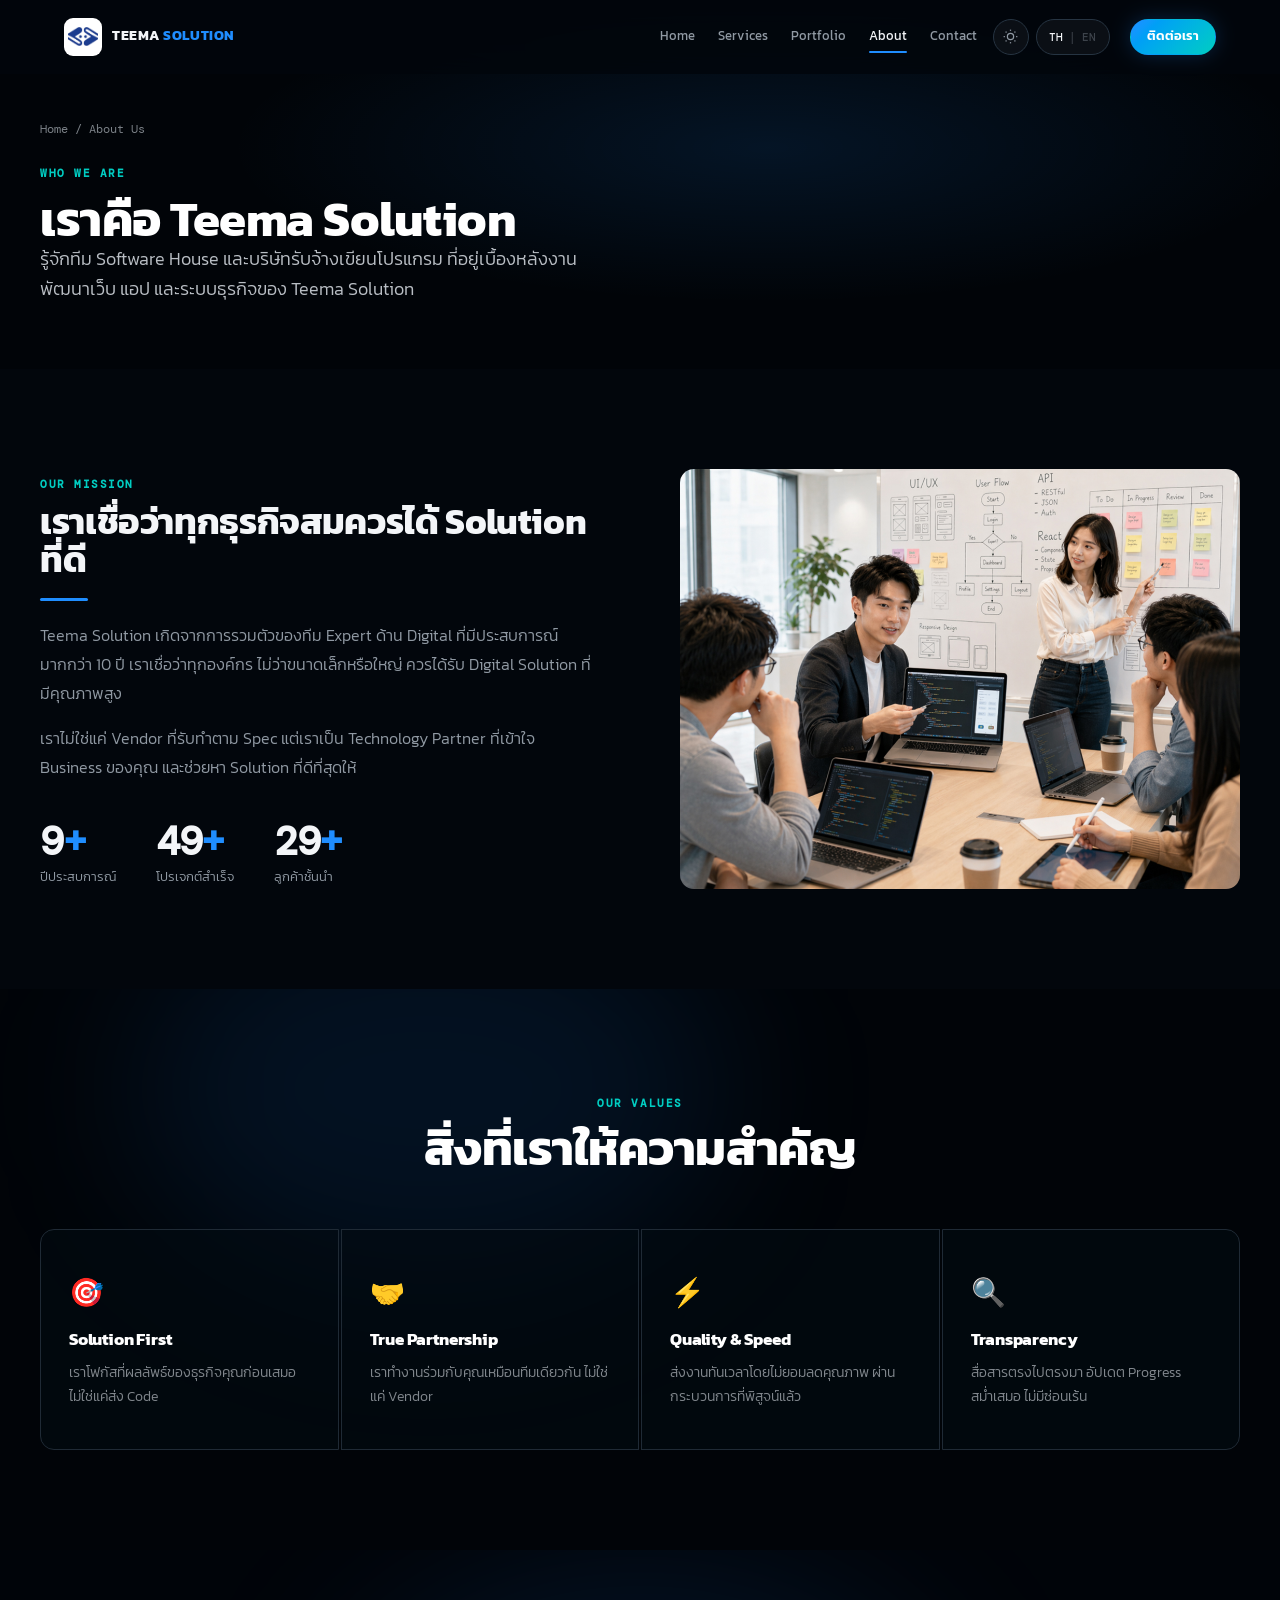
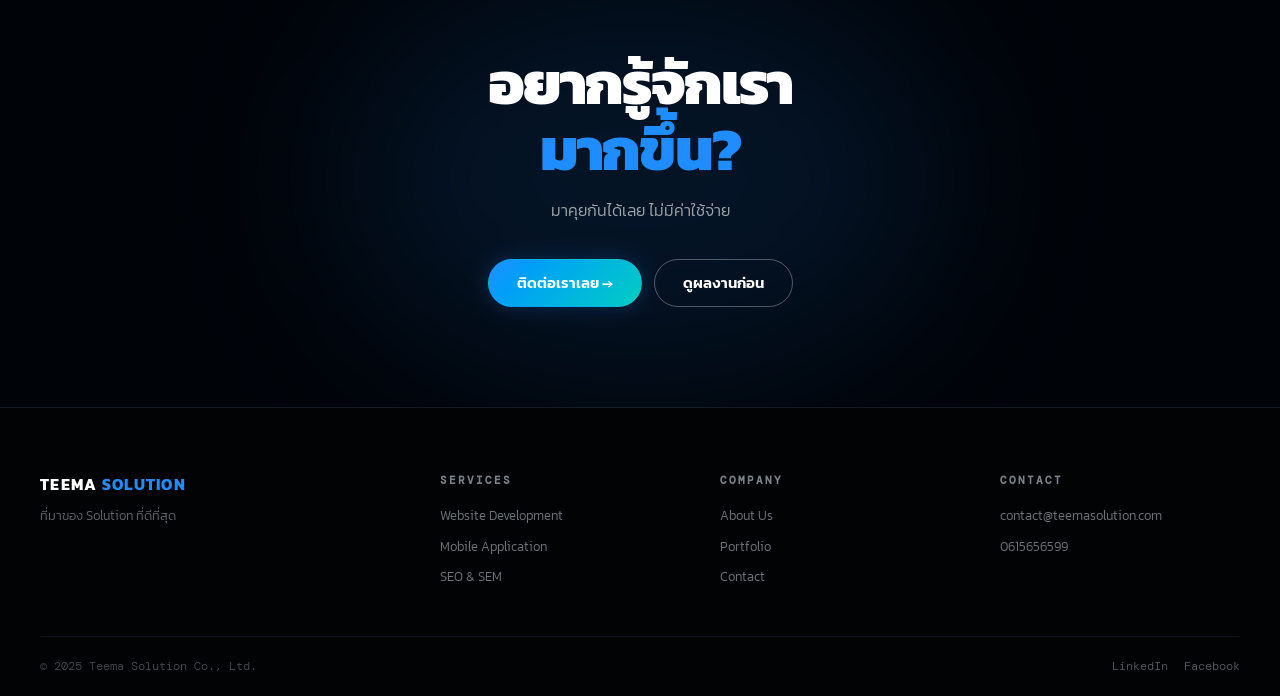
==== commit e3d65ac0: "Add page animations and movement across all pages - Keyframes: fade-up, float, pulse-glow, count-in " ====
--- a/about.html
+++ b/about.html
@@ -92,15 +92,15 @@
         <p class="about-mission__body" data-i18n="mission-body-2">เราไม่ใช่แค่ Vendor ที่รับทำตาม Spec แต่เราเป็น Technology Partner ที่เข้าใจ Business ของคุณ และช่วยหา Solution ที่ดีที่สุดให้</p>
         <div class="about-stats">
           <div class="stat-item">
-            <div class="num">10<span>+</span></div>
+            <div class="num" data-count="10" data-suffix="+">10<span>+</span></div>
             <div class="lbl" data-i18n="about-stat-1">ปีประสบการณ์</div>
           </div>
           <div class="stat-item">
-            <div class="num">50<span>+</span></div>
+            <div class="num" data-count="50" data-suffix="+">50<span>+</span></div>
             <div class="lbl" data-i18n="about-stat-2">โปรเจกต์สำเร็จ</div>
           </div>
           <div class="stat-item">
-            <div class="num">30<span>+</span></div>
+            <div class="num" data-count="30" data-suffix="+">30<span>+</span></div>
             <div class="lbl" data-i18n="about-stat-3">ลูกค้าชั้นนำ</div>
           </div>
         </div>
--- a/theme.css
+++ b/theme.css
@@ -78,21 +78,28 @@
   z-index: 100;
   display: flex;
   align-items: center;
-  gap: 24px;
+  gap: 16px;
   padding: 0 clamp(20px, 5vw, 80px);
-  height: 68px;
-  background: oklch(12% 0.018 247 / 0);
-  transition: background 0.35s, backdrop-filter 0.35s, box-shadow 0.35s;
+  min-height: 74px;
+  background: oklch(12% 0.018 247 / 0.84);
+  backdrop-filter: blur(20px);
+  -webkit-backdrop-filter: blur(20px);
+  border-bottom: 1px solid transparent;
+  transition: border-color 0.3s, box-shadow 0.3s;
 }
 .nav.scrolled {
-  background: oklch(12% 0.018 247 / 0.92);
-  backdrop-filter: blur(14px);
-  -webkit-backdrop-filter: blur(14px);
-  box-shadow: 0 1px 0 oklch(100% 0 0 / 0.06);
+  border-bottom-color: var(--border);
+  box-shadow: 0 2px 24px oklch(0% 0 0 / 0.2);
+}
+[data-theme="light"] .nav {
+  background: rgba(242,245,252,0.92);
+  backdrop-filter: blur(20px);
+  -webkit-backdrop-filter: blur(20px);
+  border-bottom-color: var(--border);
 }
 [data-theme="light"] .nav.scrolled {
-  background: rgba(242,245,252,0.94);
-  box-shadow: 0 1px 0 rgba(27,58,143,0.08);
+  background: rgba(242,245,252,0.98);
+  box-shadow: 0 2px 20px rgba(27,58,143,0.08);
 }
 
 .nav__logo {
@@ -103,124 +110,136 @@
   flex-shrink: 0;
 }
 .nav__logo-img {
-  width: 32px;
-  height: 32px;
+  width: 38px; height: 38px;
+  border-radius: 9px;
   object-fit: contain;
-  filter: brightness(0) invert(1);
-}
-[data-theme="light"] .nav__logo-img { filter: none; }
+  background: #fff;
+  padding: 4px;
+}
 .nav__logo-text {
-  font-size: 15px;
+  font-size: 14px;
   font-weight: 700;
-  letter-spacing: 0.08em;
-  color: #fff;
+  letter-spacing: 0.04em;
+  color: var(--fg);
   white-space: nowrap;
 }
-[data-theme="light"] .nav__logo-text { color: #1B2A50; }
-.nav__logo-text span { color: oklch(65% 0.2 255); }
+.nav__logo-text span { color: var(--accent); }
 
 .nav__links {
   display: flex;
   align-items: center;
-  gap: 4px;
+  gap: clamp(12px, 1.8vw, 28px);
   margin-left: auto;
   list-style: none;
 }
 .nav__links a {
+  position: relative;
   display: block;
-  padding: 6px 14px;
-  font-size: 14px;
+  padding: 4px 0;
+  font-size: 13px;
   font-weight: 400;
-  color: oklch(80% 0.012 250);
-  border-radius: 8px;
-  transition: color 0.2s, background 0.2s;
+  color: var(--muted);
+  transition: color 0.16s;
   white-space: nowrap;
 }
-[data-theme="light"] .nav__links a { color: #4B5A85; }
+.nav__links a::after {
+  content: '';
+  position: absolute;
+  bottom: -2px; left: 0;
+  width: 0; height: 1.5px;
+  background: var(--accent);
+  border-radius: 2px;
+  transition: width 0.2s ease;
+}
 .nav__links a:hover,
-.nav__links a.active {
-  color: #fff;
-  background: oklch(100% 0 0 / 0.07);
-}
-[data-theme="light"] .nav__links a:hover,
-[data-theme="light"] .nav__links a.active {
-  color: #1B2A50;
-  background: rgba(27,58,143,0.08);
-}
-.nav__links a.active { font-weight: 600; }
-
-.nav__cta { flex-shrink: 0; margin-left: 8px; }
+.nav__links a.active { color: var(--fg); }
+.nav__links a:hover::after,
+.nav__links a.active::after { width: 100%; }
+
+.nav__cta { flex-shrink: 0; margin-left: 4px; }
 
 /* Nav Controls (theme + lang toggles) */
 .nav-controls {
   display: flex;
   align-items: center;
-  gap: 6px;
+  gap: 7px;
   flex-shrink: 0;
 }
-.theme-btn, .lang-btn {
-  display: flex;
-  align-items: center;
-  gap: 4px;
-  padding: 6px 10px;
-  border-radius: 8px;
-  font-size: 12px;
+
+/* Theme toggle — circle */
+.theme-btn {
+  width: 36px; height: 36px;
+  border-radius: 50%;
+  display: inline-flex;
+  align-items: center;
+  justify-content: center;
+  font-size: 15px;
+  color: var(--muted);
+  background: oklch(100% 0 0 / 0.04);
+  border: 1px solid var(--border);
+  transition: background 0.16s, border-color 0.16s, color 0.16s;
+}
+.theme-btn:hover {
+  background: oklch(100% 0 0 / 0.1);
+  border-color: var(--accent);
+  color: var(--fg);
+}
+[data-theme="light"] .theme-btn { background: rgba(27,58,143,0.06); }
+[data-theme="light"] .theme-btn:hover { background: rgba(27,58,143,0.12); }
+.theme-btn svg { width: 15px; height: 15px; }
+
+/* Lang toggle — pill */
+.lang-btn {
+  display: inline-flex;
+  align-items: center;
+  gap: 3px;
+  border: 1px solid var(--border);
+  border-radius: 999px;
+  padding: 0 12px;
+  min-height: 36px;
+  font-family: 'DM Mono', monospace;
+  font-size: 11px;
   font-weight: 500;
-  font-family: 'DM Mono', monospace;
-  color: oklch(72% 0.014 250);
-  background: oklch(100% 0 0 / 0.06);
-  border: 1px solid oklch(100% 0 0 / 0.1);
-  transition: all 0.2s;
-  letter-spacing: 0.04em;
-}
-[data-theme="light"] .theme-btn,
-[data-theme="light"] .lang-btn {
-  color: #4B5A85;
-  background: rgba(27,58,143,0.06);
-  border-color: #D5DFF0;
-}
-.theme-btn:hover, .lang-btn:hover {
-  color: #fff;
-  background: oklch(100% 0 0 / 0.12);
-  border-color: oklch(100% 0 0 / 0.2);
-}
-[data-theme="light"] .theme-btn:hover,
-[data-theme="light"] .lang-btn:hover {
-  color: #1B2A50;
-  background: rgba(27,58,143,0.1);
-}
-.theme-btn svg { width: 14px; height: 14px; flex-shrink: 0; }
-.lang-btn .lang-th, .lang-btn .lang-en { transition: opacity 0.2s; }
-.lang-btn .lang-sep { opacity: 0.4; }
-[data-lang="th"] .lang-btn .lang-en { opacity: 0.4; }
-[data-lang="en"] .lang-btn .lang-th { opacity: 0.4; }
-
-/* Hamburger */
+  letter-spacing: 0.06em;
+  color: var(--muted);
+  background: oklch(100% 0 0 / 0.04);
+  transition: background 0.16s, border-color 0.16s;
+}
+.lang-btn:hover { border-color: var(--accent); background: oklch(100% 0 0 / 0.08); }
+[data-theme="light"] .lang-btn { background: rgba(27,58,143,0.04); }
+.lang-btn .lang-sep { opacity: 0.3; margin: 0 2px; }
+.lang-btn .lang-th, .lang-btn .lang-en { transition: color 0.16s, opacity 0.16s; }
+html:not([data-lang="en"]) .lang-btn .lang-th { color: var(--fg); }
+html:not([data-lang="en"]) .lang-btn .lang-en { opacity: 0.38; }
+html[data-lang="en"] .lang-btn .lang-en { color: var(--fg); }
+html[data-lang="en"] .lang-btn .lang-th { opacity: 0.38; }
+
+/* Hamburger — circle */
 .nav__hamburger {
   display: none;
+  align-items: center;
+  justify-content: center;
   flex-direction: column;
-  justify-content: center;
   gap: 5px;
-  width: 36px;
-  height: 36px;
-  padding: 4px;
-  border-radius: 8px;
+  width: 40px; height: 40px;
+  border: 1px solid var(--border);
+  border-radius: 50%;
+  background: oklch(100% 0 0 / 0.04);
   cursor: pointer;
   transition: background 0.2s;
   flex-shrink: 0;
 }
-.nav__hamburger:hover { background: oklch(100% 0 0 / 0.08); }
+.nav__hamburger:hover { background: oklch(100% 0 0 / 0.1); }
 .nav__hamburger span {
   display: block;
-  height: 2px;
-  background: oklch(80% 0.01 250);
+  width: 16px; height: 1.5px;
+  background: var(--muted);
   border-radius: 2px;
   transition: transform 0.3s, opacity 0.3s;
 }
-[data-theme="light"] .nav__hamburger span { background: #4B5A85; }
-.nav.menu-open .nav__hamburger span:nth-child(1) { transform: translateY(7px) rotate(45deg); }
+.nav.menu-open .nav__hamburger span:nth-child(1) { transform: translateY(6.5px) rotate(45deg); }
 .nav.menu-open .nav__hamburger span:nth-child(2) { opacity: 0; }
-.nav.menu-open .nav__hamburger span:nth-child(3) { transform: translateY(-7px) rotate(-45deg); }
+.nav.menu-open .nav__hamburger span:nth-child(3) { transform: translateY(-6.5px) rotate(-45deg); }
 
 /* Mobile menu */
 @media (max-width: 900px) {
@@ -235,23 +254,23 @@
     align-items: flex-start;
     gap: 4px;
     position: absolute;
-    top: 68px;
+    top: 74px;
     left: 0; right: 0;
-    background: oklch(14% 0.022 247);
-    border-top: 1px solid oklch(30% 0.025 247);
+    background: oklch(12% 0.018 247 / 0.96);
+    backdrop-filter: blur(20px);
+    border-top: 1px solid var(--border);
     padding: 16px 20px 24px;
   }
   [data-theme="light"] .nav.menu-open .nav__links {
     background: rgba(242,245,252,0.98);
     border-top-color: #D5DFF0;
-    backdrop-filter: blur(12px);
   }
-  .nav.menu-open .nav__links a { width: 100%; padding: 10px 16px; font-size: 15px; }
+  .nav.menu-open .nav__links a { width: 100%; padding: 10px 0; font-size: 15px; }
   .nav.menu-open .nav__cta {
     display: block;
     margin: 0 20px 16px;
     position: absolute;
-    top: calc(68px + 250px);
+    top: calc(74px + 260px);
     left: 0;
   }
 }
@@ -260,42 +279,40 @@
 .btn {
   display: inline-flex;
   align-items: center;
+  justify-content: center;
   gap: 8px;
-  padding: 12px 24px;
-  border-radius: 10px;
+  min-height: 42px;
+  padding: 0 22px;
+  border-radius: 999px;
   font-family: 'Kanit', sans-serif;
-  font-size: 15px;
-  font-weight: 500;
-  border: 1.5px solid transparent;
-  transition: all 0.22s;
+  font-size: 14px;
+  font-weight: 600;
+  border: 1px solid transparent;
+  transition: transform 0.16s, box-shadow 0.16s, background 0.16s, border-color 0.16s, color 0.16s;
   white-space: nowrap;
   cursor: pointer;
   text-decoration: none;
 }
-.btn--sm { padding: 8px 18px; font-size: 13px; border-radius: 8px; }
-.btn--lg { padding: 14px 28px; font-size: 16px; }
+.btn:hover { transform: translateY(-1px); }
+.btn--sm { min-height: 36px; padding: 0 16px; font-size: 13px; }
+.btn--lg { min-height: 48px; padding: 0 28px; font-size: 15px; }
 
 .btn--primary {
-  background: var(--accent);
+  background: linear-gradient(135deg, var(--accent), var(--accent-2));
   color: #fff;
-  border-color: var(--accent);
-}
-.btn--primary:hover {
-  background: oklch(70% 0.22 255);
-  border-color: oklch(70% 0.22 255);
-  transform: translateY(-1px);
-  box-shadow: 0 6px 24px var(--glow);
-}
+  box-shadow: 0 0 20px var(--glow);
+}
+.btn--primary:hover { box-shadow: 0 0 32px var(--glow); }
 
 .btn--outline {
-  background: transparent;
-  color: var(--fg);
+  background: oklch(100% 0 0 / 0.04);
+  color: var(--soft);
   border-color: var(--border);
 }
 .btn--outline:hover {
   border-color: var(--accent);
-  color: var(--accent);
-  transform: translateY(-1px);
+  color: var(--fg);
+  background: oklch(65% 0.2 255 / 0.08);
 }
 
 .btn--outline-w {
@@ -306,24 +323,22 @@
 .btn--outline-w:hover {
   border-color: rgba(255,255,255,0.7);
   background: rgba(255,255,255,0.08);
-  transform: translateY(-1px);
 }
 
 .btn--purple {
-  background: linear-gradient(135deg, oklch(65% 0.2 255), oklch(60% 0.22 290));
+  background: linear-gradient(135deg, var(--accent), var(--accent-2));
   color: #fff;
-  border: none;
+  box-shadow: 0 0 20px var(--glow);
 }
 .btn--purple:hover {
-  filter: brightness(1.12);
-  transform: translateY(-2px);
-  box-shadow: 0 8px 28px oklch(65% 0.2 255 / 0.4);
+  box-shadow: 0 0 36px var(--glow);
+  filter: brightness(1.1);
 }
 
 .btn--ghost {
   background: oklch(100% 0 0 / 0.06);
   color: var(--fg);
-  border-color: oklch(100% 0 0 / 0.1);
+  border-color: var(--border);
 }
 [data-theme="light"] .btn--ghost {
   background: rgba(27,58,143,0.06);
@@ -331,7 +346,29 @@
 }
 .btn--ghost:hover {
   background: oklch(100% 0 0 / 0.1);
-  transform: translateY(-1px);
+  border-color: var(--accent);
+}
+
+/* ── Typography Base ──────────────────────────────── */
+h1, h2, h3, h4 {
+  font-family: 'Kanit', sans-serif;
+  font-weight: 700;
+  line-height: 1.05;
+  letter-spacing: -0.01em;
+  color: var(--fg);
+}
+h1 { font-size: clamp(40px, 6.2vw, 92px); }
+h2 { font-size: clamp(28px, 3.8vw, 62px); }
+h3 { font-size: clamp(19px, 1.8vw, 28px); }
+h4 { font-size: 17px; }
+p  { color: var(--muted); }
+
+.lead {
+  font-size: clamp(15px, 1.5vw, 19px);
+  color: var(--soft);
+  font-weight: 300;
+  max-width: 640px;
+  line-height: 1.7;
 }
 
 /* ── Typography Utilities ─────────────────────────── */
@@ -341,35 +378,27 @@
   gap: 8px;
   font-size: 11px;
   font-weight: 600;
-  letter-spacing: 2px;
+  letter-spacing: 0.14em;
   text-transform: uppercase;
-  color: var(--accent);
-  font-family: 'DM Mono', monospace;
-}
-.section-label::before {
-  content: '';
-  display: block;
-  width: 20px; height: 1.5px;
-  background: var(--accent);
-  flex-shrink: 0;
-}
-.section-label--w { color: oklch(65% 0.2 255); }
-.section-label--w::before { background: oklch(65% 0.2 255); }
+  color: var(--accent-2);
+  font-family: 'DM Mono', monospace;
+}
+.section-label--w { color: var(--accent-2); }
 
 .section-title {
-  font-size: clamp(32px, 4vw, 52px);
-  font-weight: 800;
-  letter-spacing: -0.03em;
-  line-height: 1.1;
+  font-size: clamp(28px, 3.8vw, 56px);
+  font-weight: 700;
+  letter-spacing: -0.01em;
+  line-height: 1.05;
   color: var(--fg);
 }
 .section-title--w { color: #fff; }
-.section-title--sm { font-size: clamp(26px, 3vw, 38px); }
+.section-title--sm { font-size: clamp(22px, 2.8vw, 38px); }
 
 .section-sub {
-  font-size: 16px;
+  font-size: clamp(15px, 1.4vw, 18px);
   font-weight: 300;
-  color: var(--muted);
+  color: var(--soft);
   line-height: 1.7;
   max-width: 560px;
 }
@@ -792,17 +821,100 @@
   margin-top: 8px;
 }
 
+/* ── Keyframes ────────────────────────────────────── */
+@keyframes ts-fade-up {
+  from { opacity: 0; transform: translateY(32px); }
+  to   { opacity: 1; transform: translateY(0); }
+}
+@keyframes ts-fade-in {
+  from { opacity: 0; }
+  to   { opacity: 1; }
+}
+@keyframes ts-float {
+  0%, 100% { transform: translateY(0px); }
+  50%       { transform: translateY(-10px); }
+}
+@keyframes ts-pulse-glow {
+  0%, 100% { opacity: 0.55; transform: translate(-50%,-50%) scale(1); }
+  50%       { opacity: 0.9;  transform: translate(-50%,-50%) scale(1.15); }
+}
+@keyframes ts-shimmer {
+  0%   { background-position: -200% center; }
+  100% { background-position:  200% center; }
+}
+@keyframes ts-count-in {
+  from { opacity: 0; transform: translateY(16px) scale(0.9); }
+  to   { opacity: 1; transform: none; }
+}
+
 /* ── Scroll Reveal ────────────────────────────────── */
 .reveal {
   opacity: 0;
-  transform: translateY(24px);
-  transition: opacity 0.6s ease, transform 0.6s ease;
+  transform: translateY(28px);
+  transition: opacity 0.75s cubic-bezier(0.16,1,0.3,1),
+              transform 0.75s cubic-bezier(0.16,1,0.3,1);
 }
 .reveal.in { opacity: 1; transform: none; }
-.reveal-delay-1 { transition-delay: 0.1s; }
-.reveal-delay-2 { transition-delay: 0.2s; }
-.reveal-delay-3 { transition-delay: 0.3s; }
-.reveal-delay-4 { transition-delay: 0.4s; }
+.reveal-delay-1 { transition-delay: 0.10s; }
+.reveal-delay-2 { transition-delay: 0.20s; }
+.reveal-delay-3 { transition-delay: 0.30s; }
+.reveal-delay-4 { transition-delay: 0.40s; }
+
+/* ── Page Hero Entrance ───────────────────────────── */
+.page-hero__breadcrumb { animation: ts-fade-up 0.6s cubic-bezier(0.16,1,0.3,1) 0.05s both; }
+.page-hero__content .section-label { animation: ts-fade-up 0.7s cubic-bezier(0.16,1,0.3,1) 0.12s both; }
+.page-hero__content h1 { animation: ts-fade-up 0.8s cubic-bezier(0.16,1,0.3,1) 0.2s both; }
+.page-hero__content .section-sub { animation: ts-fade-up 0.8s cubic-bezier(0.16,1,0.3,1) 0.3s both; }
+
+/* ── CTA Orb Pulse ────────────────────────────────── */
+.cta-banner__orb {
+  animation: ts-pulse-glow 5s ease-in-out infinite;
+  left: 50%; top: 50%;
+  transform: translate(-50%,-50%);
+}
+
+/* ── Portfolio Card Lift ──────────────────────────── */
+.portfolio-card {
+  transition: transform 0.35s cubic-bezier(0.16,1,0.3,1),
+              box-shadow 0.35s ease;
+}
+.portfolio-card:hover {
+  transform: translateY(-6px);
+  box-shadow: 0 24px 60px oklch(0% 0 0 / 0.35);
+}
+
+/* ── Value Card Lift ──────────────────────────────── */
+.value-card {
+  transition: background 0.3s, transform 0.4s cubic-bezier(0.16,1,0.3,1), box-shadow 0.3s;
+}
+.value-card:hover {
+  transform: translateY(-6px);
+  box-shadow: 0 20px 48px oklch(0% 0 0 / 0.25);
+}
+
+/* ── Service Row Slide ────────────────────────────── */
+.service-row__title {
+  transition: transform 0.25s ease, color 0.25s;
+}
+.service-row:hover .service-row__title {
+  transform: translateX(6px);
+  color: var(--accent);
+}
+.service-row__num { transition: color 0.25s; }
+.service-row:hover .service-row__num { color: var(--accent-2); }
+
+/* ── Filter Btn transition ────────────────────────── */
+.filter-btn { transition: all 0.22s cubic-bezier(0.16,1,0.3,1); }
+
+/* ── Stat counter animation ───────────────────────── */
+.stat-cell__num,
+.hero__stat-num,
+.about-stats .stat-item .num {
+  display: inline-block;
+}
+.stat-anim {
+  animation: ts-count-in 0.6s cubic-bezier(0.16,1,0.3,1) both;
+}
 
 /* ── Services Header ──────────────────────────────── */
 .services {
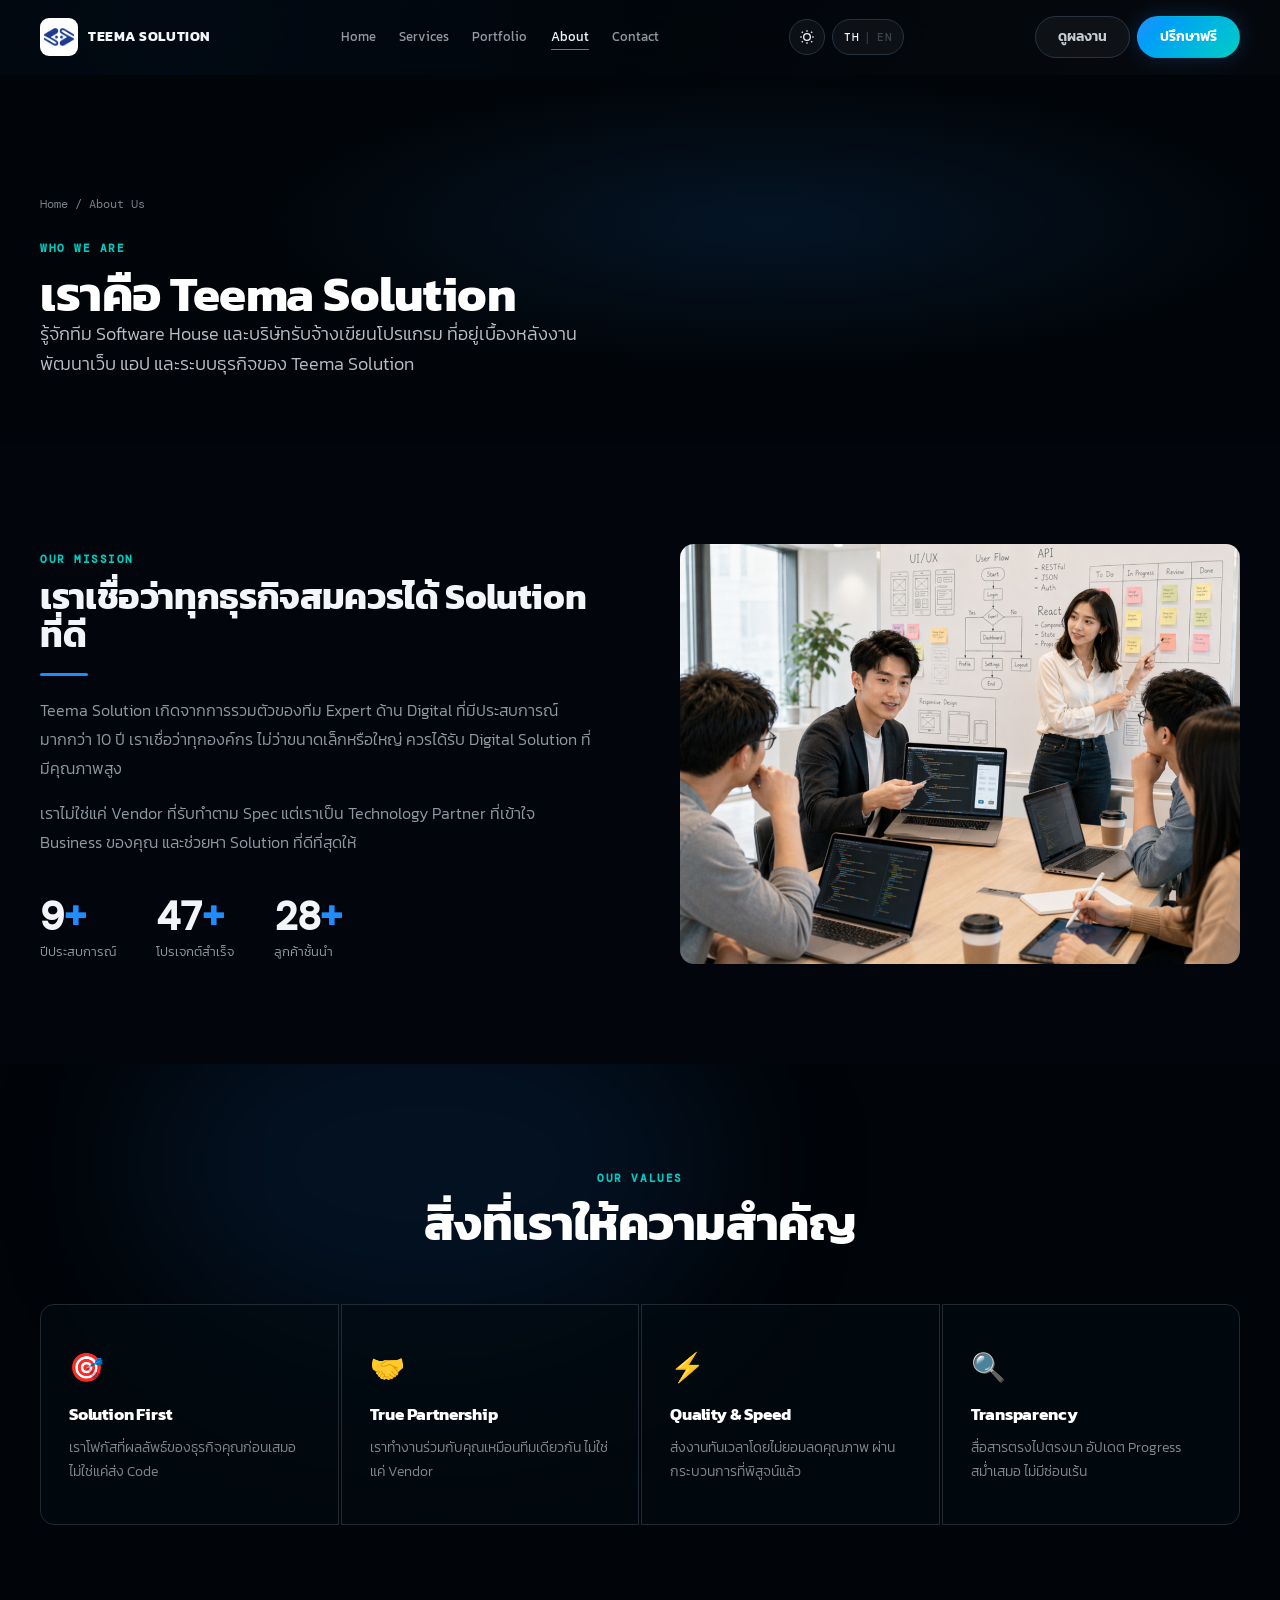
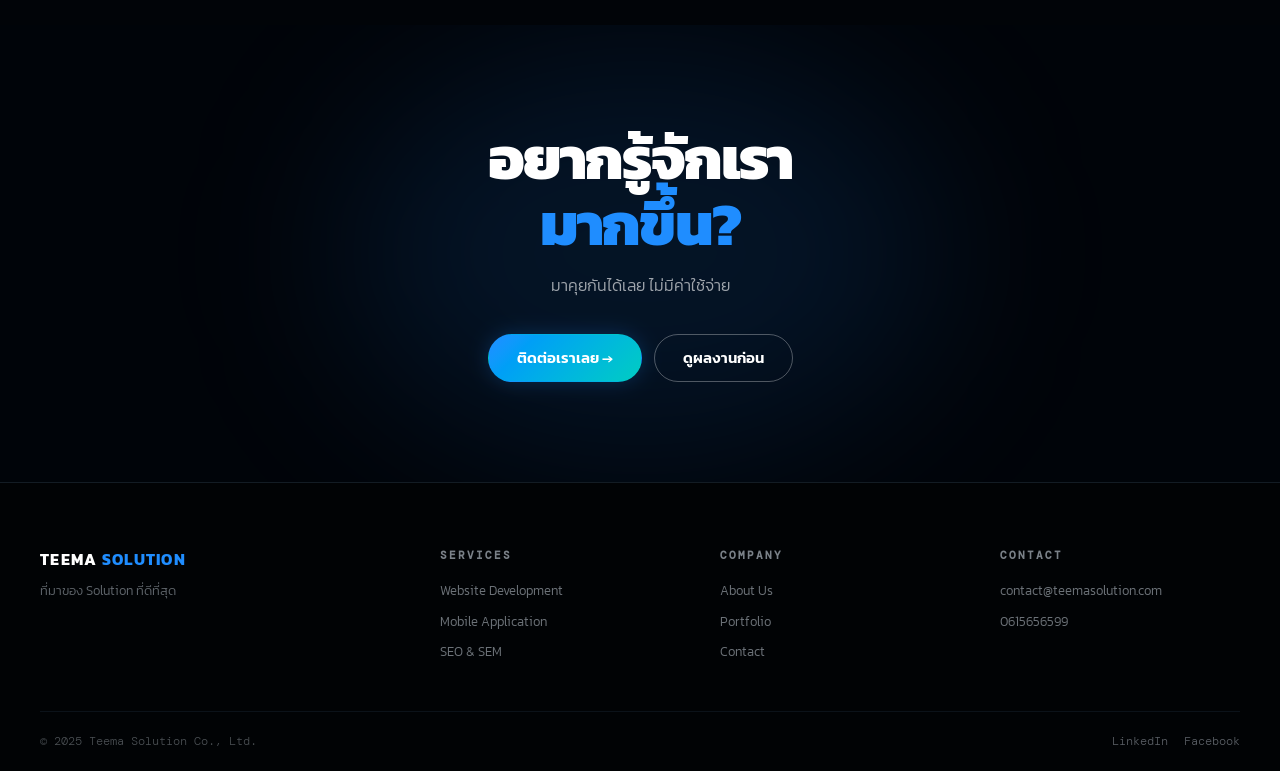
==== commit 48d64286: "Unify nav across all pages to match services.html - Replace <nav class="nav"> with <header class="si" ====
--- a/about.html
+++ b/about.html
@@ -45,29 +45,60 @@
 <body>
 
 <!-- ══════════ NAV ══════════ -->
-<nav class="nav" id="mainNav">
-  <a href="index.html" class="nav__logo">
-    <img src="img/logo/teema.png" alt="Teema Solution" class="nav__logo-img"/>
-    <span class="nav__logo-text">TEEMA <span>SOLUTION</span></span>
-  </a>
-  <ul class="nav__links">
-    <li><a href="index.html" data-i18n="nav-home">Home</a></li>
-    <li><a href="services.html" data-i18n="nav-services">Services</a></li>
-    <li><a href="portfolio.html" data-i18n="nav-portfolio">Portfolio</a></li>
-    <li><a href="about.html" class="active" data-i18n="nav-about">About</a></li>
-    <li><a href="contact.html" data-i18n="nav-contact">Contact</a></li>
-  </ul>
-  <div class="nav-controls">
-    <button class="theme-btn" id="themeBtn" aria-label="Toggle theme"></button>
-    <button class="lang-btn" id="langBtn" aria-label="Switch language">
-      <span class="lang-th">TH</span><span class="lang-sep"> | </span><span class="lang-en">EN</span>
+<header class="site-header" id="siteHeader">
+  <div class="container nav-row">
+    <a class="brand" href="index.html">
+      <img src="img/logo/teema.png" alt="Teema Solution"/>
+      TEEMA SOLUTION
+    </a>
+    <nav class="nav-links" aria-label="Primary navigation">
+      <a href="index.html" data-i18n="nav.home">Home</a>
+      <a href="services.html" data-i18n="nav.services">Services</a>
+      <a href="portfolio.html" data-i18n="nav.portfolio">Portfolio</a>
+      <a href="about.html" aria-current="page" data-i18n="nav.about">About</a>
+      <a href="contact.html" data-i18n="nav.contact">Contact</a>
+    </nav>
+    <div class="nav-controls">
+      <button class="theme-btn" id="themeBtn" type="button" aria-label="Toggle theme">
+        <svg class="icon-sun" width="16" height="16" viewBox="0 0 24 24" fill="none" stroke="currentColor" stroke-width="2" aria-hidden="true">
+          <circle cx="12" cy="12" r="5"/>
+          <line x1="12" y1="2"  x2="12" y2="4"/><line x1="12" y1="20" x2="12" y2="22"/>
+          <line x1="4.22" y1="4.22"  x2="5.64" y2="5.64"/><line x1="18.36" y1="18.36" x2="19.78" y2="19.78"/>
+          <line x1="2"  y1="12" x2="4"  y2="12"/><line x1="20" y1="12" x2="22" y2="12"/>
+          <line x1="4.22" y1="19.78" x2="5.64" y2="18.36"/><line x1="18.36" y1="5.64" x2="19.78" y2="4.22"/>
+        </svg>
+        <svg class="icon-moon" width="15" height="15" viewBox="0 0 24 24" fill="none" stroke="currentColor" stroke-width="2" aria-hidden="true">
+          <path d="M21 12.79A9 9 0 1111.21 3 7 7 0 0021 12.79z"/>
+        </svg>
+      </button>
+      <button class="lang-btn" id="langBtn" type="button" aria-label="Toggle language">
+        <span class="lang-th">TH</span>
+        <span class="lang-sep">|</span>
+        <span class="lang-en">EN</span>
+      </button>
+    </div>
+    <div class="nav-btns">
+      <a class="btn btn-secondary" href="portfolio.html" data-i18n="cta.portfolio">ดูผลงาน</a>
+      <a class="btn btn-primary"   href="contact.html"   data-i18n="cta.consult">ปรึกษาฟรี</a>
+    </div>
+    <button class="menu-btn" id="menuBtn" type="button" aria-label="Open menu" aria-expanded="false">
+      <svg width="17" height="12" viewBox="0 0 17 12" fill="none" aria-hidden="true">
+        <rect y="0"  width="17" height="2" rx="1" fill="currentColor"/>
+        <rect y="5"  width="11" height="2" rx="1" fill="currentColor"/>
+        <rect y="10" width="17" height="2" rx="1" fill="currentColor"/>
+      </svg>
     </button>
   </div>
-  <div class="nav__cta">
-    <a href="contact.html" class="btn btn--primary btn--sm" data-i18n="nav-cta">ติดต่อเรา</a>
-  </div>
-  <div class="nav__hamburger" id="hamburger"><span></span><span></span><span></span></div>
-</nav>
+  <div class="container">
+    <nav class="mobile-menu" aria-label="Mobile navigation">
+      <a href="index.html" data-i18n="nav.home">Home</a>
+      <a href="services.html" data-i18n="nav.services">Services</a>
+      <a href="portfolio.html" data-i18n="nav.portfolio">Portfolio</a>
+      <a href="about.html" aria-current="page" data-i18n="nav.about">About</a>
+      <a href="contact.html" data-i18n="nav.contact">Contact</a>
+    </nav>
+  </div>
+</header>
 
 <!-- ══════════ PAGE HERO ══════════ -->
 <section class="page-hero">
@@ -204,6 +235,8 @@
 window.TR = {
   th: {
     'nav-home':'Home','nav-services':'Services','nav-portfolio':'Portfolio','nav-about':'About','nav-contact':'Contact','nav-cta':'ติดต่อเรา',
+    'nav.home':'Home','nav.services':'Services','nav.portfolio':'Portfolio','nav.about':'About','nav.contact':'Contact',
+    'cta.portfolio':'ดูผลงาน','cta.consult':'ปรึกษาฟรี',
     'hero-breadcrumb':'About Us','hero-label':'Who We Are',
     'hero-title':'เราคือ Teema Solution',
     'hero-sub':'รู้จักทีม Software House และบริษัทรับจ้างเขียนโปรแกรม ที่อยู่เบื้องหลังงานพัฒนาเว็บ แอป และระบบธุรกิจของ Teema Solution',
@@ -225,6 +258,8 @@
   },
   en: {
     'nav-home':'Home','nav-services':'Services','nav-portfolio':'Portfolio','nav-about':'About','nav-contact':'Contact','nav-cta':'Contact Us',
+    'nav.home':'Home','nav.services':'Services','nav.portfolio':'Portfolio','nav.about':'About','nav.contact':'Contact',
+    'cta.portfolio':'Portfolio','cta.consult':'Free Consult',
     'hero-breadcrumb':'About Us','hero-label':'Who We Are',
     'hero-title':'We Are Teema Solution',
     'hero-sub':'Meet the Software House and software development team behind the web, app, and business systems of Teema Solution.',
--- a/theme.css
+++ b/theme.css
@@ -62,6 +62,43 @@
 ul { list-style: none; }
 button { cursor: pointer; border: none; background: none; font-family: inherit; }
 
+/* ── Body Background Glows ───────────────────────── */
+:root:not([data-theme="light"]) body {
+  background:
+    radial-gradient(circle at 14% 0%,  oklch(65% 0.2 255 / 0.18),  transparent 28rem),
+    radial-gradient(circle at 88% 8%,  oklch(72% 0.17 54 / 0.14),  transparent 32rem),
+    linear-gradient(180deg, var(--bg) 0%, var(--bg-2) 52%, var(--bg) 100%);
+}
+[data-theme="light"] body {
+  background:
+    radial-gradient(circle at 14% 0%,  rgba(27,58,143,0.05),  transparent 28rem),
+    radial-gradient(circle at 88% 8%,  rgba(124,58,237,0.04), transparent 32rem),
+    linear-gradient(180deg, var(--bg) 0%, var(--bg-2) 60%, var(--bg) 100%);
+}
+
+/* ── Grid Overlay (body::before) ─────────────────── */
+body::before {
+  content: "";
+  position: fixed;
+  inset: 0;
+  pointer-events: none;
+  background-size: 72px 72px;
+  mask-image: linear-gradient(180deg, black, transparent 70%);
+  -webkit-mask-image: linear-gradient(180deg, black, transparent 70%);
+  z-index: 0;
+  transition: opacity 0.3s ease;
+}
+:root:not([data-theme="light"]) body::before {
+  background-image:
+    linear-gradient(oklch(100% 0 0 / 0.028) 1px, transparent 1px),
+    linear-gradient(90deg, oklch(100% 0 0 / 0.028) 1px, transparent 1px);
+}
+[data-theme="light"] body::before {
+  background-image:
+    linear-gradient(oklch(0% 0 0 / 0.035) 1px, transparent 1px),
+    linear-gradient(90deg, oklch(0% 0 0 / 0.035) 1px, transparent 1px);
+}
+
 /* ── Container ────────────────────────────────────── */
 .container {
   width: min(1280px, 100% - 40px);
@@ -72,91 +109,78 @@
 }
 
 /* ── Navigation ───────────────────────────────────── */
-.nav {
-  position: fixed;
-  inset: 0 0 auto 0;
-  z-index: 100;
-  display: flex;
-  align-items: center;
-  gap: 16px;
-  padding: 0 clamp(20px, 5vw, 80px);
-  min-height: 74px;
+.site-header {
+  position: sticky;
+  top: 0; z-index: 100;
+  border-bottom: 1px solid transparent;
+  transition: background 0.25s ease, border-color 0.25s ease, box-shadow 0.25s ease;
+}
+:root:not([data-theme="light"]) .site-header {
   background: oklch(12% 0.018 247 / 0.84);
   backdrop-filter: blur(20px);
   -webkit-backdrop-filter: blur(20px);
-  border-bottom: 1px solid transparent;
-  transition: border-color 0.3s, box-shadow 0.3s;
-}
-.nav.scrolled {
-  border-bottom-color: var(--border);
-  box-shadow: 0 2px 24px oklch(0% 0 0 / 0.2);
-}
-[data-theme="light"] .nav {
+}
+[data-theme="light"] .site-header {
   background: rgba(242,245,252,0.92);
   backdrop-filter: blur(20px);
   -webkit-backdrop-filter: blur(20px);
   border-bottom-color: var(--border);
 }
-[data-theme="light"] .nav.scrolled {
-  background: rgba(242,245,252,0.98);
-  box-shadow: 0 2px 20px rgba(27,58,143,0.08);
-}
-
-.nav__logo {
+.site-header.scrolled {
+  box-shadow: 0 2px 24px oklch(0% 0 0 / 0.2);
+  border-bottom-color: var(--border) !important;
+}
+
+.nav-row {
+  min-height: 74px;
+  display: flex;
+  align-items: center;
+  justify-content: space-between;
+  gap: 16px;
+}
+
+.brand {
   display: flex;
   align-items: center;
   gap: 10px;
+  font-size: 14px;
+  font-weight: 700;
+  letter-spacing: 0.04em;
+  color: var(--fg);
+  white-space: nowrap;
+  flex-shrink: 0;
   text-decoration: none;
-  flex-shrink: 0;
-}
-.nav__logo-img {
+}
+.brand img {
   width: 38px; height: 38px;
   border-radius: 9px;
   object-fit: contain;
   background: #fff;
   padding: 4px;
 }
-.nav__logo-text {
-  font-size: 14px;
-  font-weight: 700;
-  letter-spacing: 0.04em;
-  color: var(--fg);
-  white-space: nowrap;
-}
-.nav__logo-text span { color: var(--accent); }
-
-.nav__links {
+
+.nav-links {
   display: flex;
   align-items: center;
   gap: clamp(12px, 1.8vw, 28px);
-  margin-left: auto;
-  list-style: none;
-}
-.nav__links a {
-  position: relative;
-  display: block;
-  padding: 4px 0;
   font-size: 13px;
   font-weight: 400;
   color: var(--muted);
-  transition: color 0.16s;
-  white-space: nowrap;
-}
-.nav__links a::after {
+}
+.nav-links a { position: relative; transition: color 160ms; }
+.nav-links a::after {
   content: '';
   position: absolute;
-  bottom: -2px; left: 0;
+  bottom: -3px; left: 0;
   width: 0; height: 1.5px;
   background: var(--accent);
   border-radius: 2px;
-  transition: width 0.2s ease;
-}
-.nav__links a:hover,
-.nav__links a.active { color: var(--fg); }
-.nav__links a:hover::after,
-.nav__links a.active::after { width: 100%; }
-
-.nav__cta { flex-shrink: 0; margin-left: 4px; }
+  transition: width 200ms ease;
+}
+.nav-links a:hover,
+.nav-links a[aria-current="page"] { color: var(--fg); }
+.nav-links a:hover::after,
+.nav-links a[aria-current="page"]::after { width: 100%; }
 
 /* Nav Controls (theme + lang toggles) */
 .nav-controls {
@@ -166,27 +190,29 @@
   flex-shrink: 0;
 }
 
-/* Theme toggle — circle */
+/* Theme toggle — circle with CSS icon swap */
 .theme-btn {
+  position: relative;
   width: 36px; height: 36px;
+  border: 1px solid var(--border);
   border-radius: 50%;
+  background: oklch(100% 0 0 / 0.04);
+  color: var(--fg);
+  cursor: pointer;
   display: inline-flex;
   align-items: center;
   justify-content: center;
-  font-size: 15px;
-  color: var(--muted);
-  background: oklch(100% 0 0 / 0.04);
-  border: 1px solid var(--border);
-  transition: background 0.16s, border-color 0.16s, color 0.16s;
-}
-.theme-btn:hover {
-  background: oklch(100% 0 0 / 0.1);
-  border-color: var(--accent);
-  color: var(--fg);
-}
+  overflow: hidden;
+  transition: background 160ms, border-color 160ms;
+}
+.theme-btn:hover { background: oklch(100% 0 0 / 0.1); border-color: var(--accent); }
 [data-theme="light"] .theme-btn { background: rgba(27,58,143,0.06); }
 [data-theme="light"] .theme-btn:hover { background: rgba(27,58,143,0.12); }
-.theme-btn svg { width: 15px; height: 15px; }
+.theme-btn svg { position: absolute; transition: opacity 220ms, transform 220ms; }
+.icon-sun  { opacity: 1; transform: scale(1); }
+.icon-moon { opacity: 0; transform: scale(0.6) rotate(30deg); }
+[data-theme="light"] .icon-sun  { opacity: 0; transform: scale(0.6) rotate(-30deg); }
+[data-theme="light"] .icon-moon { opacity: 1; transform: scale(1) rotate(0deg); }
 
 /* Lang toggle — pill */
 .lang-btn {
@@ -195,7 +221,7 @@
   gap: 3px;
   border: 1px solid var(--border);
   border-radius: 999px;
-  padding: 0 12px;
+  padding: 0 11px;
   min-height: 36px;
   font-family: 'DM Mono', monospace;
   font-size: 11px;
@@ -203,76 +229,67 @@
   letter-spacing: 0.06em;
   color: var(--muted);
   background: oklch(100% 0 0 / 0.04);
-  transition: background 0.16s, border-color 0.16s;
+  cursor: pointer;
+  transition: background 160ms, border-color 160ms;
 }
 .lang-btn:hover { border-color: var(--accent); background: oklch(100% 0 0 / 0.08); }
 [data-theme="light"] .lang-btn { background: rgba(27,58,143,0.04); }
-.lang-btn .lang-sep { opacity: 0.3; margin: 0 2px; }
-.lang-btn .lang-th, .lang-btn .lang-en { transition: color 0.16s, opacity 0.16s; }
-html:not([data-lang="en"]) .lang-btn .lang-th { color: var(--fg); }
-html:not([data-lang="en"]) .lang-btn .lang-en { opacity: 0.38; }
-html[data-lang="en"] .lang-btn .lang-en { color: var(--fg); }
-html[data-lang="en"] .lang-btn .lang-th { opacity: 0.38; }
+.lang-sep { opacity: 0.3; margin: 0 2px; }
+.lang-th, .lang-en { transition: color 160ms, opacity 160ms; }
+html:not([data-lang="en"]) .lang-th { color: var(--fg); }
+html:not([data-lang="en"]) .lang-en { opacity: 0.38; }
+html[data-lang="en"] .lang-en { color: var(--fg); }
+html[data-lang="en"] .lang-th { opacity: 0.38; }
+
+/* Nav CTA buttons */
+.nav-btns { display: flex; align-items: center; gap: 7px; }
 
 /* Hamburger — circle */
-.nav__hamburger {
+.menu-btn {
   display: none;
-  align-items: center;
-  justify-content: center;
-  flex-direction: column;
-  gap: 5px;
   width: 40px; height: 40px;
   border: 1px solid var(--border);
   border-radius: 50%;
   background: oklch(100% 0 0 / 0.04);
+  color: var(--fg);
   cursor: pointer;
-  transition: background 0.2s;
+  align-items: center;
+  justify-content: center;
+  transition: background 160ms;
   flex-shrink: 0;
 }
-.nav__hamburger:hover { background: oklch(100% 0 0 / 0.1); }
-.nav__hamburger span {
-  display: block;
-  width: 16px; height: 1.5px;
-  background: var(--muted);
-  border-radius: 2px;
-  transition: transform 0.3s, opacity 0.3s;
-}
-.nav.menu-open .nav__hamburger span:nth-child(1) { transform: translateY(6.5px) rotate(45deg); }
-.nav.menu-open .nav__hamburger span:nth-child(2) { opacity: 0; }
-.nav.menu-open .nav__hamburger span:nth-child(3) { transform: translateY(-6.5px) rotate(-45deg); }
-
-/* Mobile menu */
-@media (max-width: 900px) {
-  .nav__links { display: none; }
-  .nav__cta { display: none; }
-  .nav__hamburger { display: flex; }
-  .nav-controls { margin-left: auto; }
-
-  .nav.menu-open .nav__links {
-    display: flex;
-    flex-direction: column;
-    align-items: flex-start;
-    gap: 4px;
-    position: absolute;
-    top: 74px;
-    left: 0; right: 0;
-    background: oklch(12% 0.018 247 / 0.96);
-    backdrop-filter: blur(20px);
-    border-top: 1px solid var(--border);
-    padding: 16px 20px 24px;
-  }
-  [data-theme="light"] .nav.menu-open .nav__links {
-    background: rgba(242,245,252,0.98);
-    border-top-color: #D5DFF0;
-  }
-  .nav.menu-open .nav__links a { width: 100%; padding: 10px 0; font-size: 15px; }
-  .nav.menu-open .nav__cta {
-    display: block;
-    margin: 0 20px 16px;
-    position: absolute;
-    top: calc(74px + 260px);
-    left: 0;
-  }
+.menu-btn:hover { background: oklch(100% 0 0 / 0.1); }
+
+/* Mobile drawer */
+.mobile-menu {
+  display: none;
+  flex-direction: column;
+  gap: 2px;
+  padding: 10px 0 14px;
+  border-top: 1px solid var(--border);
+}
+.mobile-menu a {
+  padding: 10px 12px;
+  border-radius: var(--radius-sm);
+  font-size: 15px;
+  font-weight: 400;
+  color: var(--soft);
+  transition: background 160ms, color 160ms;
+}
+.mobile-menu a:hover,
+.mobile-menu a[aria-current="page"] {
+  background: oklch(100% 0 0 / 0.06);
+  color: var(--fg);
+}
+[data-theme="light"] .mobile-menu a:hover,
+[data-theme="light"] .mobile-menu a[aria-current="page"] {
+  background: rgba(27,58,143,0.06);
+}
+.site-header.nav-open .mobile-menu { display: flex; }
+
+@media (max-width: 768px) {
+  .nav-links, .nav-btns { display: none; }
+  .menu-btn { display: inline-flex; }
 }
 
 /* ── Buttons ──────────────────────────────────────── */
@@ -294,6 +311,27 @@
   text-decoration: none;
 }
 .btn:hover { transform: translateY(-1px); }
+
+/* Nav button variants (matching services.html) */
+.btn-primary {
+  color: #fff;
+  background: linear-gradient(135deg, var(--accent), var(--accent-2));
+  box-shadow: 0 0 20px var(--glow);
+}
+.btn-primary:hover { box-shadow: 0 0 32px var(--glow); }
+
+.btn-secondary {
+  color: var(--soft);
+  border-color: var(--border);
+  background: oklch(100% 0 0 / 0.04);
+}
+[data-theme="light"] .btn-secondary { background: transparent; }
+.btn-secondary:hover {
+  color: var(--fg);
+  border-color: var(--accent);
+  background: oklch(65% 0.2 255 / 0.08);
+}
+
 .btn--sm { min-height: 36px; padding: 0 16px; font-size: 13px; }
 .btn--lg { min-height: 48px; padding: 0 28px; font-size: 15px; }
 
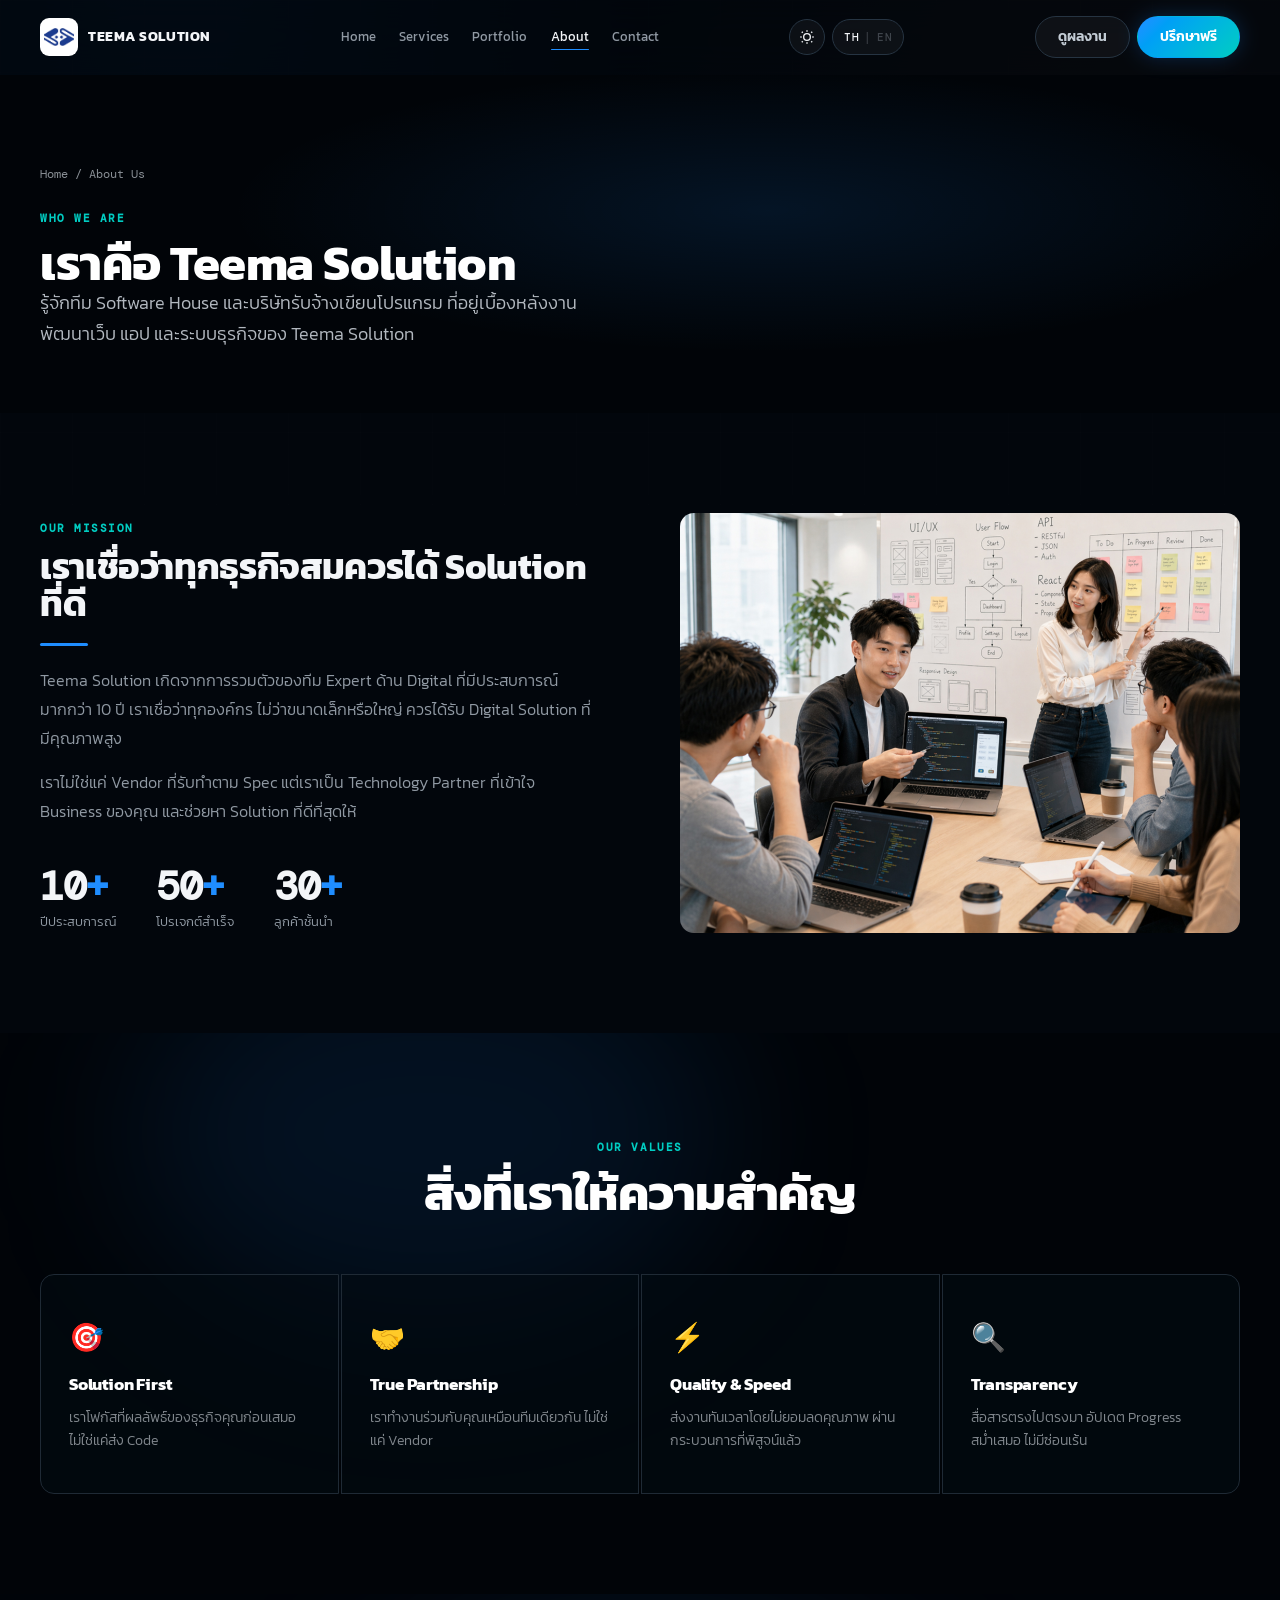
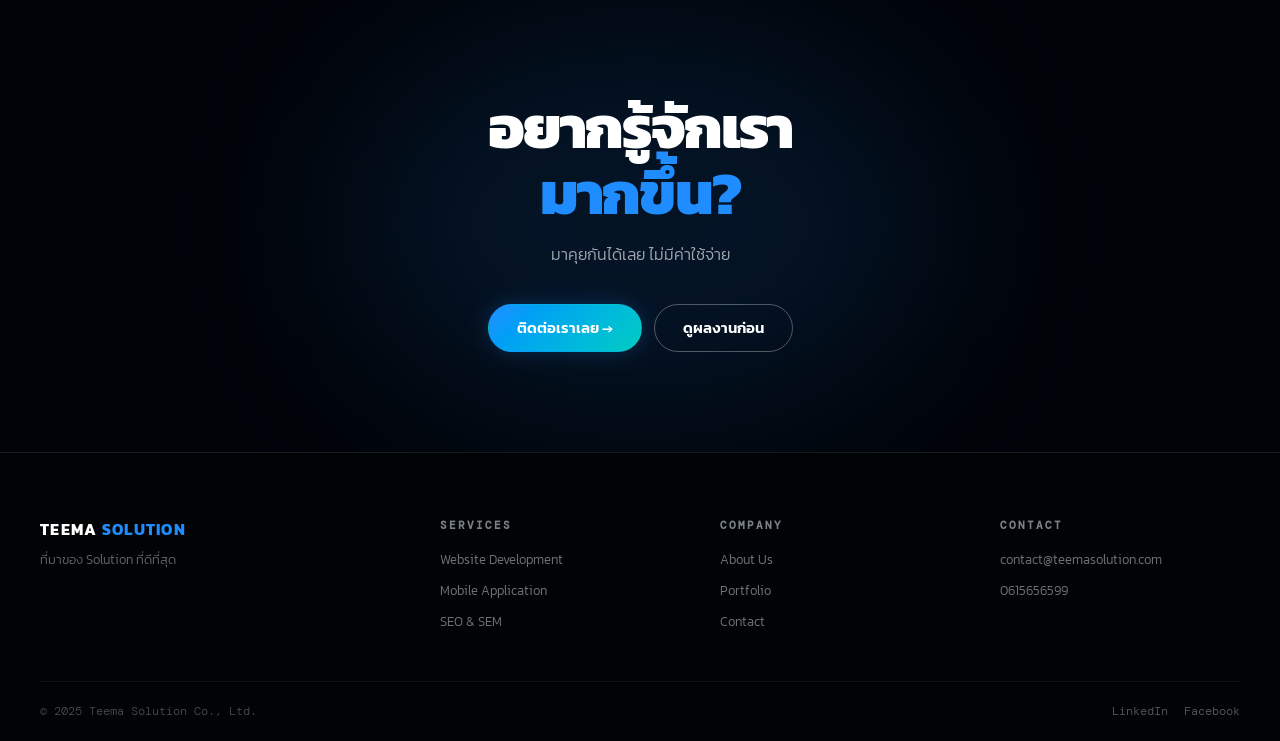
==== commit 7102fd1e: "Improve AI search readiness" ====
--- a/about.html
+++ b/about.html
@@ -8,13 +8,13 @@
   <meta name="description" content="รู้จัก Teema Solution ทีม Software House และบริษัทรับจ้างเขียนโปรแกรม ที่เชี่ยวชาญด้านเว็บไซต์ Mobile App LINE OA SEO และระบบธุรกิจ"/>
   <meta name="keywords" content="Teema Solution, Software House, บริษัทรับจ้างเขียนโปรแกรม, เขียนโปรแกรม, ทีมพัฒนาเว็บไซต์"/>
   <meta name="robots" content="index,follow,max-image-preview:large"/>
-  <link rel="canonical" href="https://ongkub.github.io/teemasolution/about.html"/>
+  <link rel="canonical" href="https://teemasolution.com/about.html"/>
   <meta property="og:type" content="website"/>
   <meta property="og:site_name" content="Teema Solution"/>
   <meta property="og:title" content="About Teema Solution | Software House และบริษัทรับจ้างเขียนโปรแกรม"/>
   <meta property="og:description" content="รู้จักทีม Teema Solution ผู้เชี่ยวชาญด้านการเขียนโปรแกรม พัฒนาเว็บไซต์ Mobile App LINE OA และ SEO"/>
-  <meta property="og:url" content="https://ongkub.github.io/teemasolution/about.html"/>
-  <meta property="og:image" content="https://ongkub.github.io/teemasolution/img/Image_About_Us_1080x810.jpg"/>
+  <meta property="og:url" content="https://teemasolution.com/about.html"/>
+  <meta property="og:image" content="https://teemasolution.com/img/Image_About_Us_1080x810.jpg"/>
   <link rel="preconnect" href="https://fonts.googleapis.com"/>
   <link rel="preconnect" href="https://fonts.gstatic.com" crossorigin/>
   <link href="https://fonts.googleapis.com/css2?family=Kanit:wght@300;400;500;600;700;800&family=DM+Mono:wght@400;500&display=swap" rel="stylesheet"/>
--- a/theme.css
+++ b/theme.css
@@ -460,7 +460,7 @@
   min-height: 320px;
   display: flex;
   align-items: flex-end;
-  padding-top: 120px;
+  padding-top: clamp(48px, 7vw, 96px);
   padding-bottom: 64px;
   background: oklch(10% 0.02 247);
   overflow: hidden;
@@ -476,12 +476,18 @@
 .page-hero__breadcrumb {
   font-size: 12px;
   font-weight: 400;
-  color: oklch(60% 0.012 250);
+  color: oklch(65% 0.012 250);
   margin-bottom: 20px;
   font-family: 'DM Mono', monospace;
 }
 .page-hero__breadcrumb a { color: inherit; }
-.page-hero__breadcrumb a:hover { color: var(--accent); }
+.page-hero__breadcrumb a:hover { color: oklch(78% 0.16 255); }
+
+/* page-hero always has dark bg — force bright text regardless of theme */
+.page-hero .section-label { color: oklch(76% 0.14 188); }           /* dark: teal */
+[data-theme="light"] .page-hero .section-label { color: oklch(76% 0.18 290); } /* light: violet */
+.page-hero .section-title { color: #fff; }
+.page-hero .section-sub  { color: oklch(78% 0.012 250); }
 
 /* ── Section Navy (always dark) ───────────────────── */
 .section-navy {
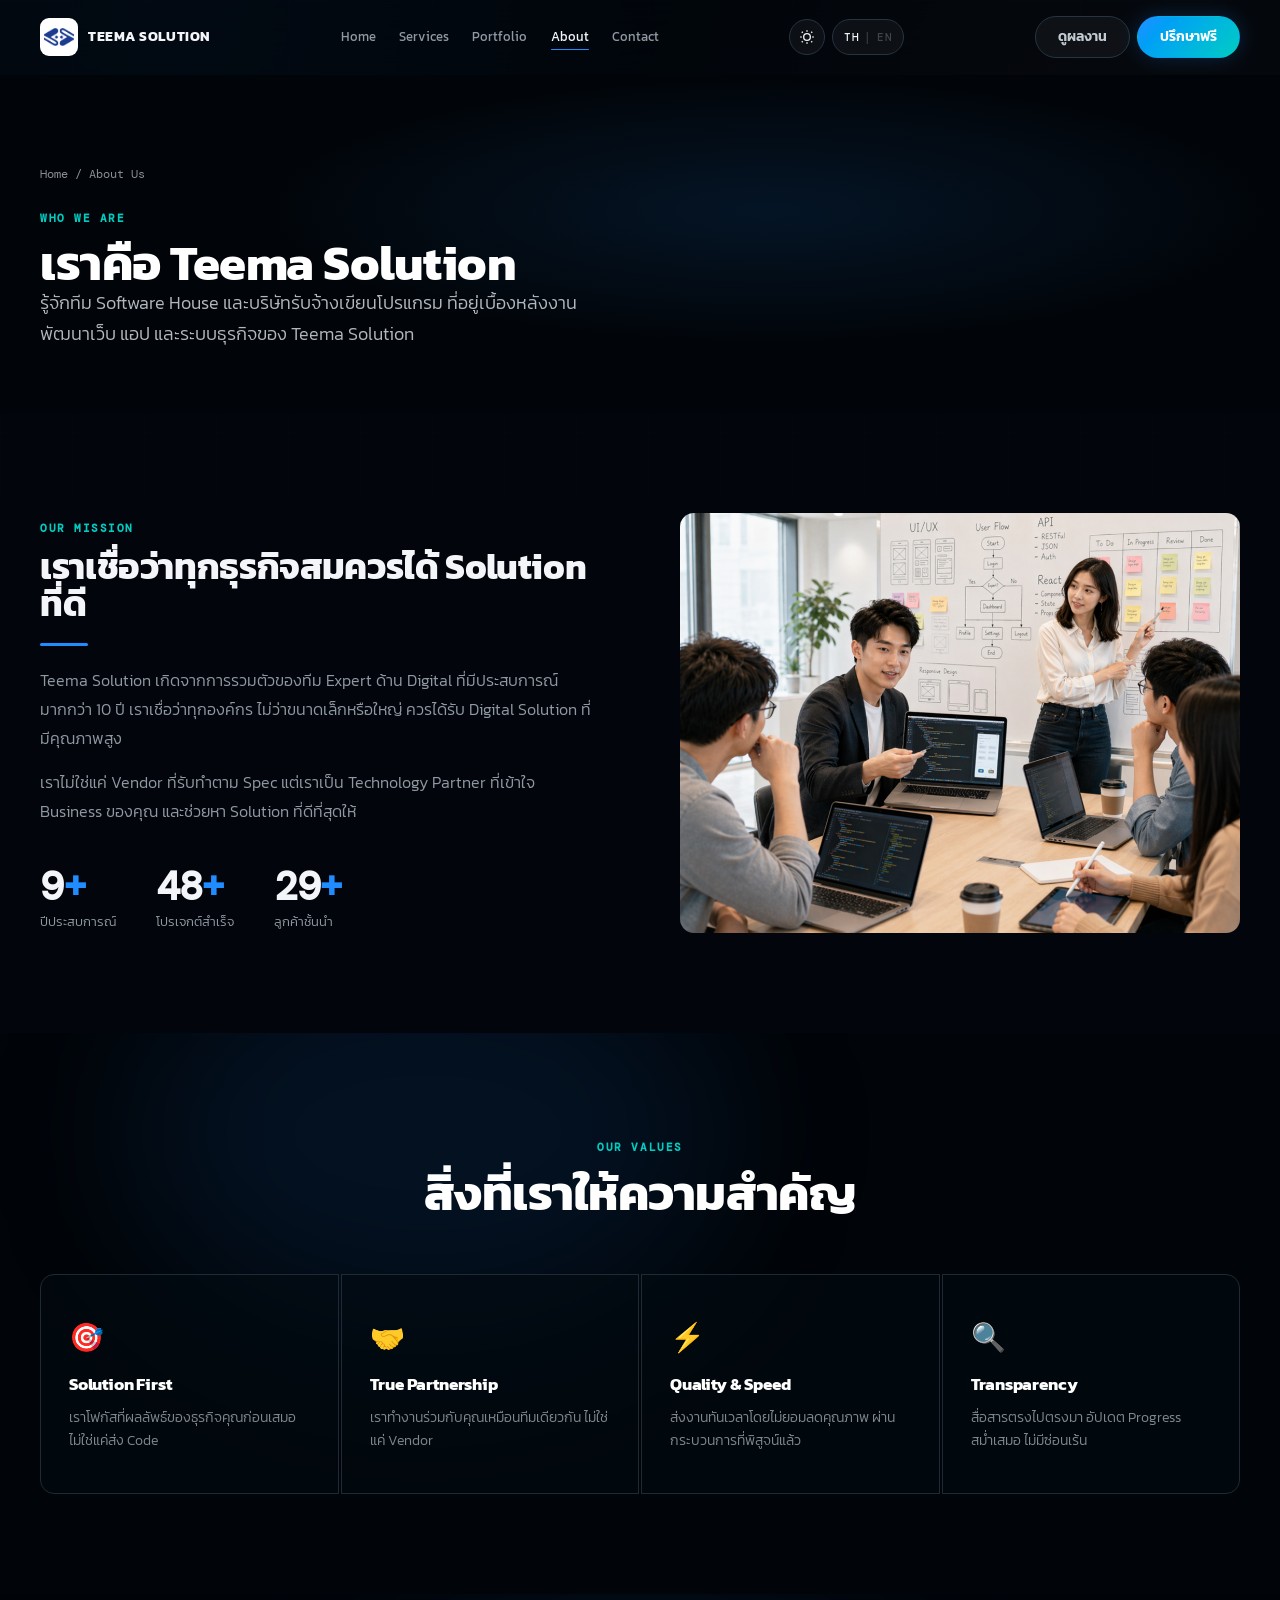
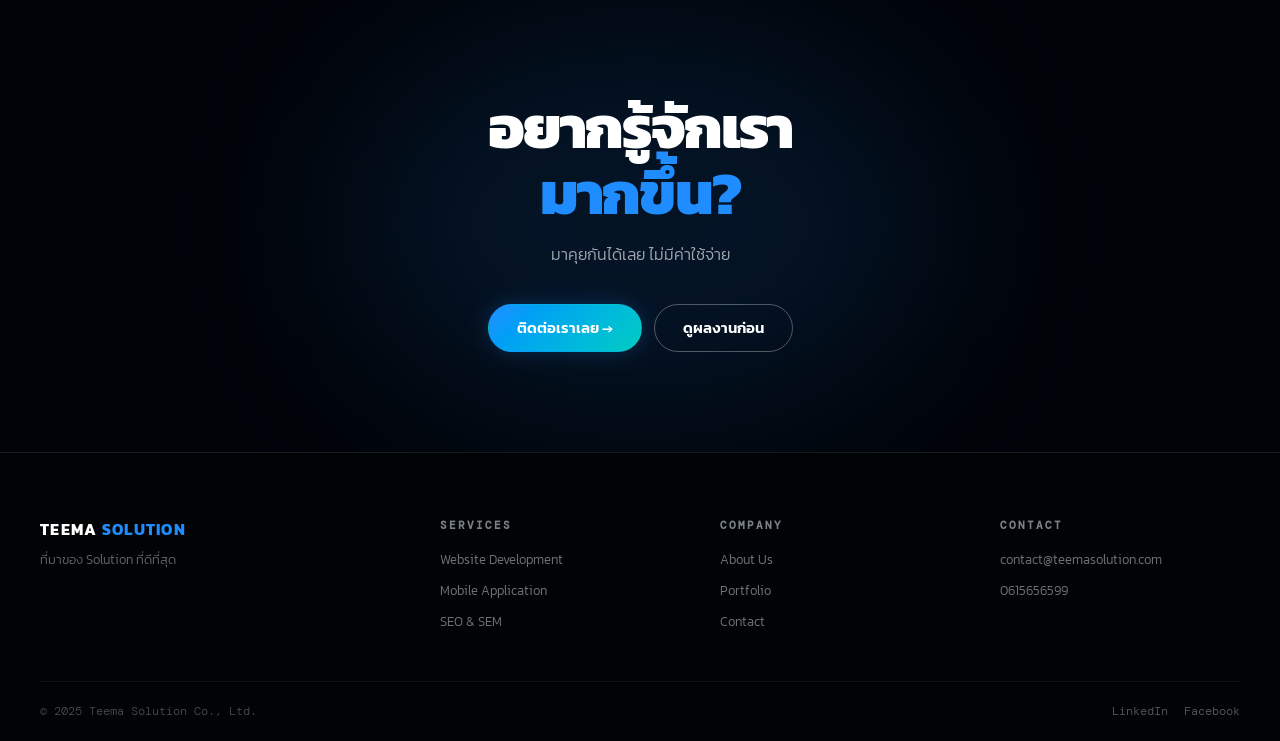
==== commit f2d20391: "Add Effects & Movement across all pages, unify design polish - theme.css: Add reveal--left/right/sca" ====
--- a/about.html
+++ b/about.html
@@ -115,7 +115,7 @@
 <section class="about-section">
   <div class="container">
     <div class="about-mission">
-      <div class="reveal">
+      <div class="reveal--left">
         <span class="section-label" data-i18n="mission-label">Our Mission</span>
         <h2 class="section-title section-title--sm" style="margin-top:8px;" data-i18n="mission-title">เราเชื่อว่าทุกธุรกิจสมควรได้ Solution ที่ดี</h2>
         <div class="divider"></div>
@@ -136,7 +136,7 @@
           </div>
         </div>
       </div>
-      <div class="about-media reveal reveal-delay-2">
+      <div class="about-media reveal--right">
         <img src="img/Image_About_Us_1080x810.jpg" alt="Teema Solution Team" style="width:100%;height:100%;object-fit:cover;"/>
       </div>
     </div>
@@ -152,22 +152,22 @@
       <h2 class="section-title section-title--w" style="margin-top:8px;" data-i18n="values-title">สิ่งที่เราให้ความสำคัญ</h2>
     </div>
     <div class="values__grid">
-      <div class="value-card reveal">
+      <div class="value-card reveal glow-card">
         <span class="value-card__icon">🎯</span>
         <h3 class="value-card__title" data-i18n="val-1-title">Solution First</h3>
         <p class="value-card__desc" data-i18n="val-1-desc">เราโฟกัสที่ผลลัพธ์ของธุรกิจคุณก่อนเสมอ ไม่ใช่แค่ส่ง Code</p>
       </div>
-      <div class="value-card reveal reveal-delay-1">
+      <div class="value-card reveal reveal-delay-1 glow-card">
         <span class="value-card__icon">🤝</span>
         <h3 class="value-card__title" data-i18n="val-2-title">True Partnership</h3>
         <p class="value-card__desc" data-i18n="val-2-desc">เราทำงานร่วมกับคุณเหมือนทีมเดียวกัน ไม่ใช่แค่ Vendor</p>
       </div>
-      <div class="value-card reveal reveal-delay-2">
+      <div class="value-card reveal reveal-delay-2 glow-card">
         <span class="value-card__icon">⚡</span>
         <h3 class="value-card__title" data-i18n="val-3-title">Quality &amp; Speed</h3>
         <p class="value-card__desc" data-i18n="val-3-desc">ส่งงานทันเวลาโดยไม่ยอมลดคุณภาพ ผ่านกระบวนการที่พิสูจน์แล้ว</p>
       </div>
-      <div class="value-card reveal reveal-delay-3">
+      <div class="value-card reveal reveal-delay-3 glow-card">
         <span class="value-card__icon">🔍</span>
         <h3 class="value-card__title" data-i18n="val-4-title">Transparency</h3>
         <p class="value-card__desc" data-i18n="val-4-desc">สื่อสารตรงไปตรงมา อัปเดต Progress สม่ำเสมอ ไม่มีซ่อนเร้น</p>
@@ -180,9 +180,9 @@
 <section class="cta-banner">
   <div class="cta-banner__orb"></div>
   <div class="container" style="position:relative;z-index:2;">
-    <h2 class="cta-banner__title" data-i18n="cta-title">อยากรู้จักเรา<br/><span>มากขึ้น?</span></h2>
-    <p class="cta-banner__sub" data-i18n="cta-sub">มาคุยกันได้เลย ไม่มีค่าใช้จ่าย</p>
-    <div class="cta-banner__actions">
+    <h2 class="cta-banner__title reveal" data-i18n="cta-title">อยากรู้จักเรา<br/><span>มากขึ้น?</span></h2>
+    <p class="cta-banner__sub reveal reveal-delay-1" data-i18n="cta-sub">มาคุยกันได้เลย ไม่มีค่าใช้จ่าย</p>
+    <div class="cta-banner__actions reveal reveal-delay-2">
       <a href="contact.html" class="btn btn--purple btn--lg" data-i18n="cta-btn-1">ติดต่อเราเลย →</a>
       <a href="portfolio.html" class="btn btn--outline-w btn--lg" data-i18n="cta-btn-2">ดูผลงานก่อน</a>
     </div>
--- a/theme.css
+++ b/theme.css
@@ -760,7 +760,7 @@
 
 /* ── Clients Logos ────────────────────────────────── */
 .clients {
-  padding: 56px 0;
+  padding: 64px 0;
   background: var(--bg);
 }
 .clients__label {
@@ -770,26 +770,26 @@
   text-transform: uppercase;
   color: var(--muted);
   text-align: center;
-  margin-bottom: 32px;
+  margin-bottom: 40px;
   font-family: 'DM Mono', monospace;
 }
 .clients__logos {
   display: flex;
   flex-wrap: wrap;
-  gap: 24px 32px;
+  gap: 32px 48px;
   justify-content: center;
   align-items: center;
 }
 .clients__logo {
-  height: 36px;
+  height: 52px;
   width: auto;
-  max-width: 110px;
+  max-width: 140px;
   object-fit: contain;
-  opacity: 0.82;
+  opacity: 0.78;
   transition: transform 0.25s ease, opacity 0.25s;
 }
 .clients__logo:hover {
-  transform: scale(1.12);
+  transform: scale(1.1);
   opacity: 1;
 }
 
@@ -846,6 +846,12 @@
   padding: 40px 20px;
   border: 1px solid oklch(28% 0.025 247);
   background: oklch(14% 0.022 247 / 0.6);
+  transition: background 0.3s ease, border-color 0.3s ease, transform 0.3s ease;
+}
+.stat-cell:hover {
+  background: oklch(18% 0.028 247 / 0.8);
+  border-color: oklch(65% 0.2 255 / 0.4);
+  transform: translateY(-3px);
 }
 .stat-cell:first-child { border-radius: var(--radius) 0 0 var(--radius); }
 .stat-cell:last-child  { border-radius: 0 var(--radius) var(--radius) 0; }
@@ -890,6 +896,19 @@
   from { opacity: 0; transform: translateY(16px) scale(0.9); }
   to   { opacity: 1; transform: none; }
 }
+@keyframes ts-pulse-ring {
+  0%   { box-shadow: 0 0 0 0 var(--glow); }
+  70%  { box-shadow: 0 0 0 12px oklch(0% 0 0 / 0); }
+  100% { box-shadow: 0 0 0 0   oklch(0% 0 0 / 0); }
+}
+@keyframes ts-slide-left {
+  from { opacity: 0; transform: translateX(-32px); }
+  to   { opacity: 1; transform: none; }
+}
+@keyframes ts-slide-right {
+  from { opacity: 0; transform: translateX(32px); }
+  to   { opacity: 1; transform: none; }
+}
 
 /* ── Scroll Reveal ────────────────────────────────── */
 .reveal {
@@ -898,11 +917,54 @@
   transition: opacity 0.75s cubic-bezier(0.16,1,0.3,1),
               transform 0.75s cubic-bezier(0.16,1,0.3,1);
 }
-.reveal.in { opacity: 1; transform: none; }
-.reveal-delay-1 { transition-delay: 0.10s; }
-.reveal-delay-2 { transition-delay: 0.20s; }
-.reveal-delay-3 { transition-delay: 0.30s; }
-.reveal-delay-4 { transition-delay: 0.40s; }
+.reveal--left {
+  opacity: 0;
+  transform: translateX(-32px);
+  transition: opacity 0.75s cubic-bezier(0.16,1,0.3,1),
+              transform 0.75s cubic-bezier(0.16,1,0.3,1);
+}
+.reveal--right {
+  opacity: 0;
+  transform: translateX(32px);
+  transition: opacity 0.75s cubic-bezier(0.16,1,0.3,1),
+              transform 0.75s cubic-bezier(0.16,1,0.3,1);
+}
+.reveal--scale {
+  opacity: 0;
+  transform: scale(0.90);
+  transition: opacity 0.65s cubic-bezier(0.16,1,0.3,1),
+              transform 0.65s cubic-bezier(0.16,1,0.3,1);
+}
+.reveal.in,
+.reveal--left.in,
+.reveal--right.in,
+.reveal--scale.in { opacity: 1; transform: none; }
+
+.reveal-delay-1 { transition-delay: 0.08s; }
+.reveal-delay-2 { transition-delay: 0.16s; }
+.reveal-delay-3 { transition-delay: 0.24s; }
+.reveal-delay-4 { transition-delay: 0.32s; }
+.reveal-delay-5 { transition-delay: 0.40s; }
+.reveal-delay-6 { transition-delay: 0.48s; }
+
+/* ── Cursor Glow Card ─────────────────────────────── */
+.glow-card {
+  --mx: 50%; --my: 50%;
+  position: relative;
+  overflow: hidden;
+  isolation: isolate;
+}
+.glow-card::before {
+  content: '';
+  position: absolute;
+  inset: 0;
+  background: radial-gradient(380px circle at var(--mx) var(--my), var(--glow), transparent 65%);
+  opacity: 0;
+  transition: opacity 0.35s ease;
+  pointer-events: none;
+  z-index: 0;
+}
+.glow-card:hover::before { opacity: 1; }
 
 /* ── Page Hero Entrance ───────────────────────────── */
 .page-hero__breadcrumb { animation: ts-fade-up 0.6s cubic-bezier(0.16,1,0.3,1) 0.05s both; }
